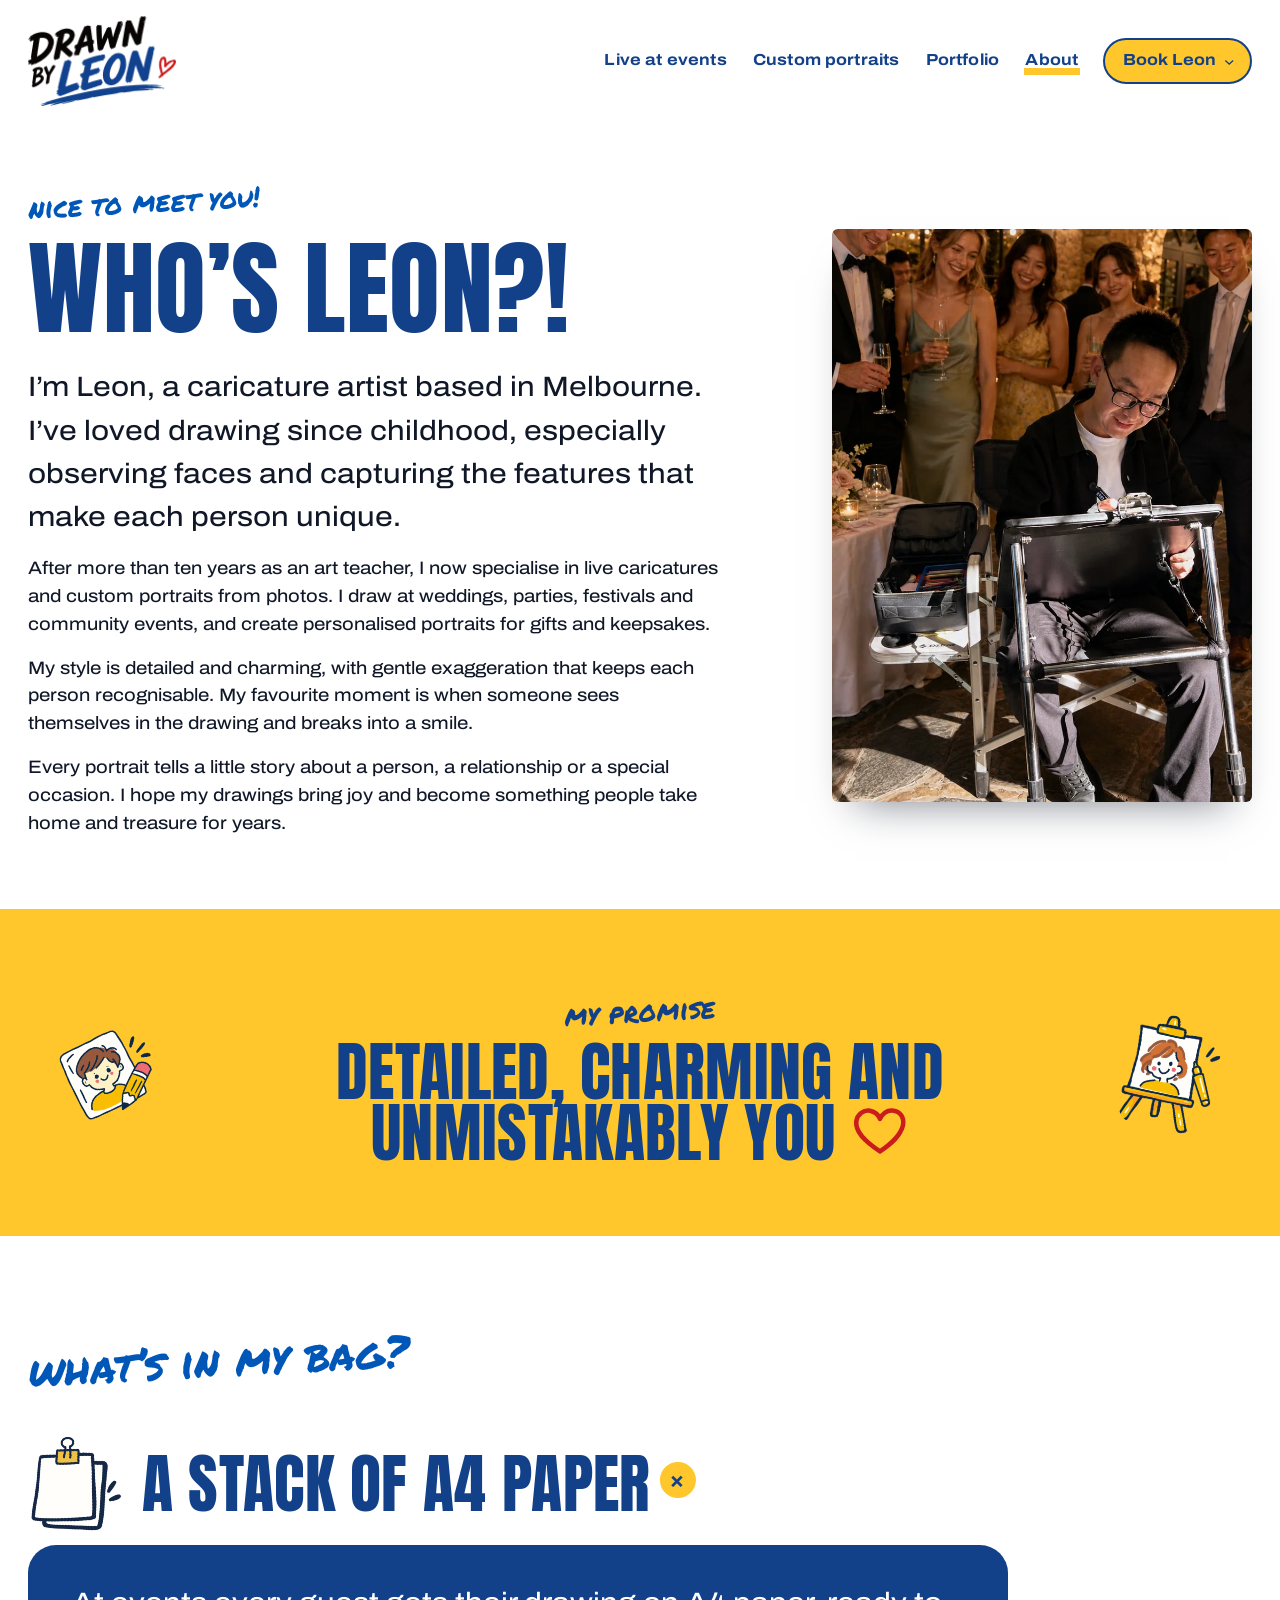
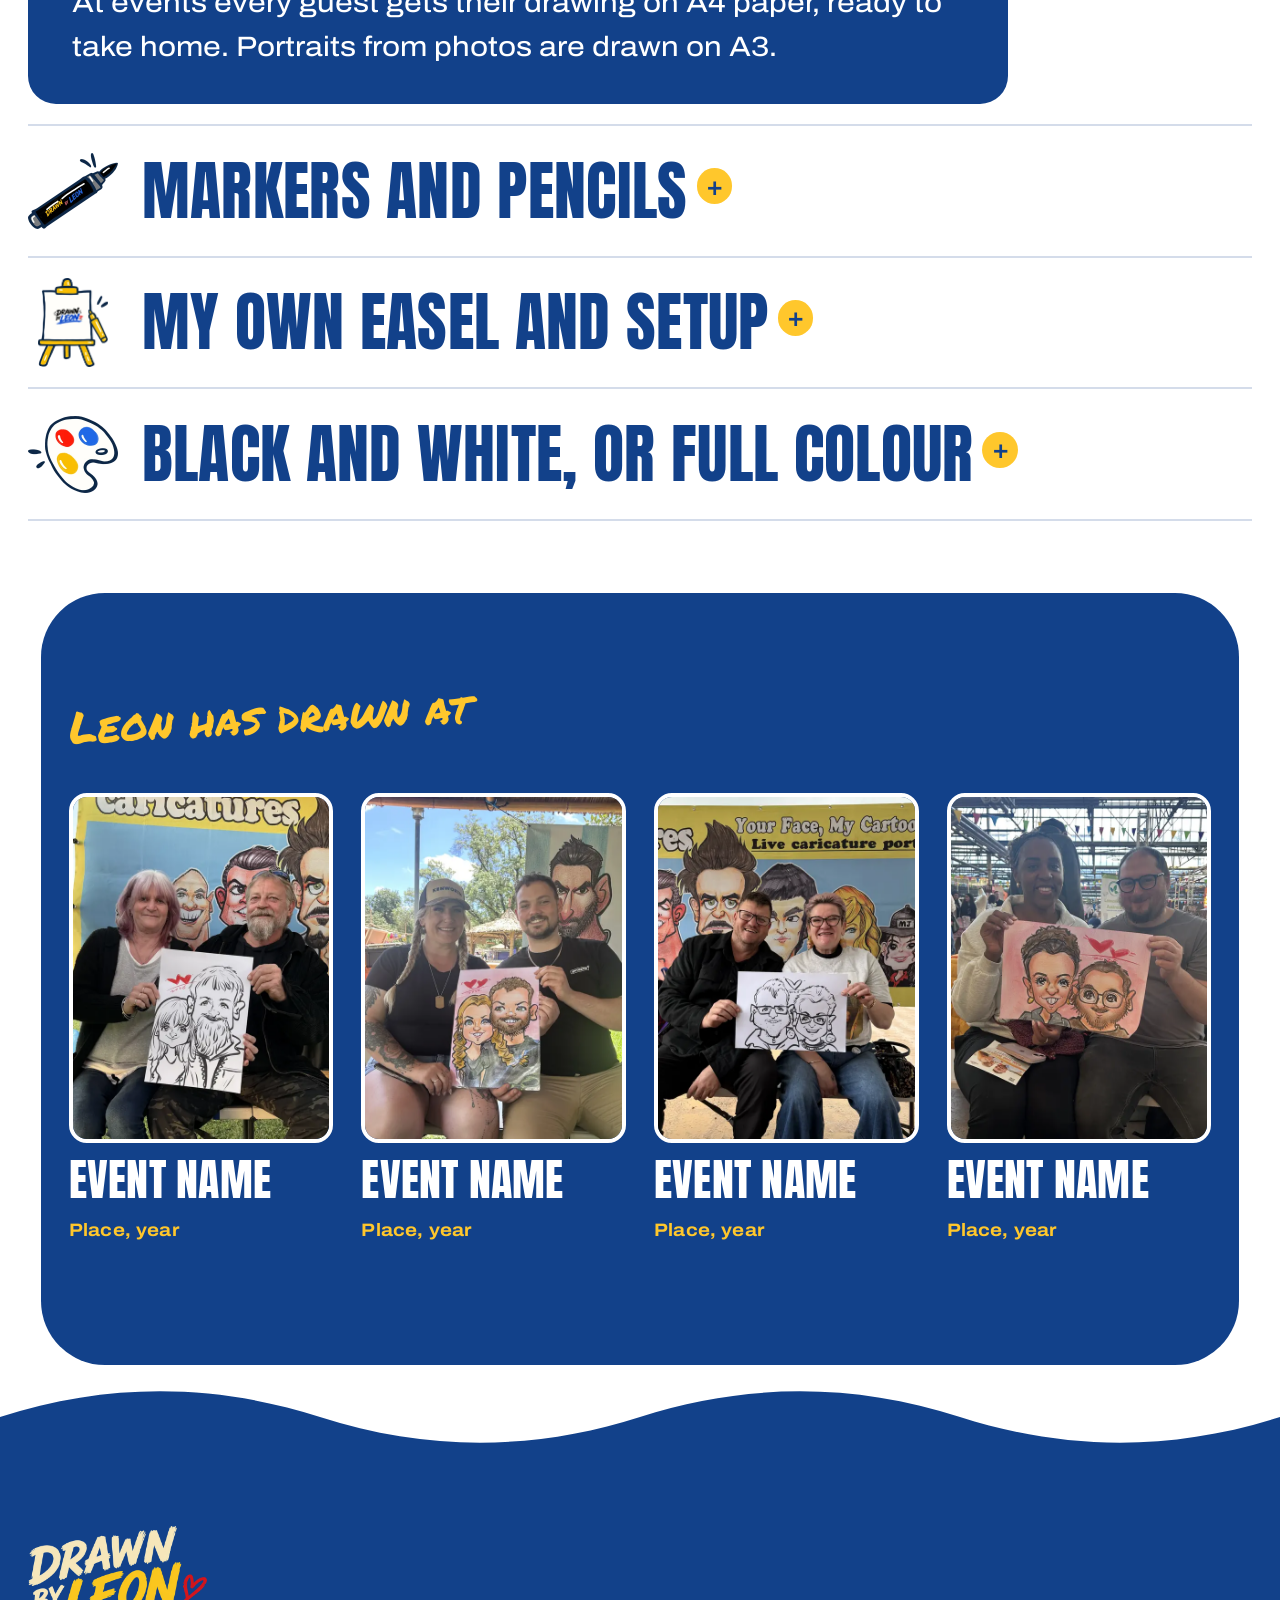
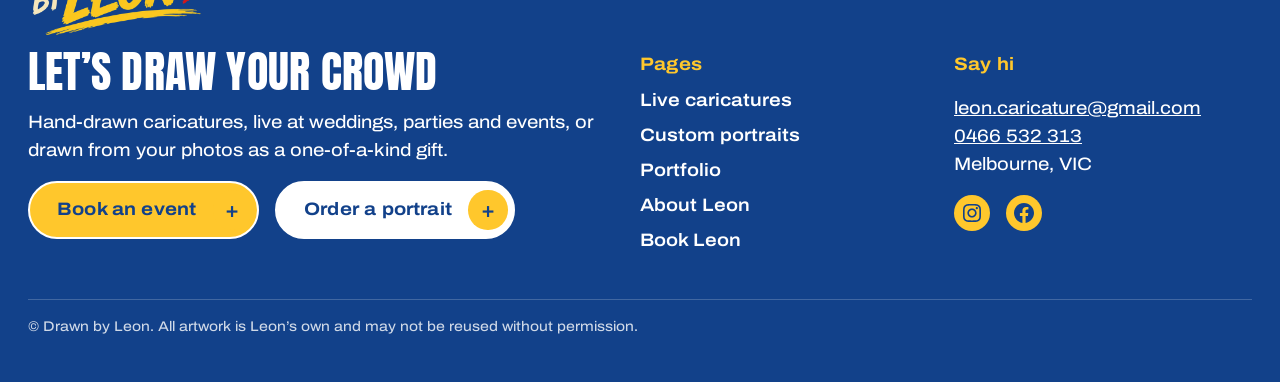
==== about.html @ b9a723d4 "Homepage v2 prototype from Leon's notes Open menu with a Book Leon dropdown on wide screens, hamburg" ====
<!DOCTYPE html>
<html lang="en-US">
<head>

	<meta charset="UTF-8" />
	<meta name="viewport" content="width=device-width, initial-scale=1" />
<meta name='robots' content='max-image-preview:large' />
<title>Drawn by Leon</title>
<link rel="alternate" type="application/rss+xml" title="Drawn by Leon &raquo; Feed" href="feed/" />
<link rel="alternate" type="application/rss+xml" title="Drawn by Leon &raquo; Comments Feed" href="comments/feed/" />
<link rel="alternate" title="oEmbed (JSON)" type="application/json+oembed" href="wp-json/oembed/1.0/embed" />
<link rel="alternate" title="oEmbed (XML)" type="text/xml+oembed" href="wp-json/oembed/1.0/embed" />
<style id='wp-img-auto-sizes-contain-inline-css'>
img:is([sizes=auto i],[sizes^="auto," i]){contain-intrinsic-size:3000px 1500px}
/*# sourceURL=wp-img-auto-sizes-contain-inline-css */
</style>
<style id='wp-block-site-logo-inline-css'>
.wp-block-site-logo{box-sizing:border-box;line-height:0}.wp-block-site-logo a{display:inline-block;line-height:0}.wp-block-site-logo.is-default-size img{height:auto;width:120px}.wp-block-site-logo img{height:auto;max-width:100%}.wp-block-site-logo a,.wp-block-site-logo img{border-radius:inherit}.wp-block-site-logo.aligncenter{margin-left:auto;margin-right:auto;text-align:center}:root :where(.wp-block-site-logo.is-style-rounded){border-radius:9999px}
/*# sourceURL=wp-includes/blocks/site-logo/style.min.css */
</style>
<style id='wp-block-button-inline-css'>
.wp-block-button__link{align-content:center;box-sizing:border-box;cursor:pointer;display:inline-block;height:100%;text-align:center;word-break:break-word}.wp-block-button__link.aligncenter{text-align:center}.wp-block-button__link.alignright{text-align:right}:where(.wp-block-button__link){border-radius:9999px;box-shadow:none;padding:calc(.667em + 2px) calc(1.333em + 2px);text-decoration:none}.wp-block-button[style*=text-decoration] .wp-block-button__link{text-decoration:inherit}.wp-block-buttons>.wp-block-button.has-custom-width{max-width:none}.wp-block-buttons>.wp-block-button.has-custom-width .wp-block-button__link{width:100%}.wp-block-buttons>.wp-block-button.has-custom-font-size .wp-block-button__link{font-size:inherit}.wp-block-buttons>.wp-block-button.wp-block-button__width-25{width:calc(25% - var(--wp--style--block-gap, .5em)*.75)}.wp-block-buttons>.wp-block-button.wp-block-button__width-50{width:calc(50% - var(--wp--style--block-gap, .5em)*.5)}.wp-block-buttons>.wp-block-button.wp-block-button__width-75{width:calc(75% - var(--wp--style--block-gap, .5em)*.25)}.wp-block-buttons>.wp-block-button.wp-block-button__width-100{flex-basis:100%;width:100%}.wp-block-buttons.is-vertical>.wp-block-button.wp-block-button__width-25{width:25%}.wp-block-buttons.is-vertical>.wp-block-button.wp-block-button__width-50{width:50%}.wp-block-buttons.is-vertical>.wp-block-button.wp-block-button__width-75{width:75%}.wp-block-button.is-style-squared,.wp-block-button__link.wp-block-button.is-style-squared{border-radius:0}.wp-block-button.no-border-radius,.wp-block-button__link.no-border-radius{border-radius:0!important}:root :where(.wp-block-button .wp-block-button__link.is-style-outline),:root :where(.wp-block-button.is-style-outline>.wp-block-button__link){border:2px solid;padding:.667em 1.333em}:root :where(.wp-block-button .wp-block-button__link.is-style-outline:not(.has-text-color)),:root :where(.wp-block-button.is-style-outline>.wp-block-button__link:not(.has-text-color)){color:currentColor}:root :where(.wp-block-button .wp-block-button__link.is-style-outline:not(.has-background)),:root :where(.wp-block-button.is-style-outline>.wp-block-button__link:not(.has-background)){background-color:initial;background-image:none}
/*# sourceURL=wp-includes/blocks/button/style.min.css */
</style>
<style id='wp-block-buttons-inline-css'>
.wp-block-buttons{box-sizing:border-box}.wp-block-buttons.is-vertical{flex-direction:column}.wp-block-buttons.is-vertical>.wp-block-button:last-child{margin-bottom:0}.wp-block-buttons>.wp-block-button{display:inline-block;margin:0}.wp-block-buttons.is-content-justification-left{justify-content:flex-start}.wp-block-buttons.is-content-justification-left.is-vertical{align-items:flex-start}.wp-block-buttons.is-content-justification-center{justify-content:center}.wp-block-buttons.is-content-justification-center.is-vertical{align-items:center}.wp-block-buttons.is-content-justification-right{justify-content:flex-end}.wp-block-buttons.is-content-justification-right.is-vertical{align-items:flex-end}.wp-block-buttons.is-content-justification-space-between{justify-content:space-between}.wp-block-buttons.aligncenter{text-align:center}.wp-block-buttons:not(.is-content-justification-space-between,.is-content-justification-right,.is-content-justification-left,.is-content-justification-center) .wp-block-button.aligncenter{margin-left:auto;margin-right:auto;width:100%}.wp-block-buttons[style*=text-decoration] .wp-block-button,.wp-block-buttons[style*=text-decoration] .wp-block-button__link{text-decoration:inherit}.wp-block-buttons.has-custom-font-size .wp-block-button__link{font-size:inherit}.wp-block-buttons .wp-block-button__link{width:100%}.wp-block-button.aligncenter{text-align:center}
/*# sourceURL=wp-includes/blocks/buttons/style.min.css */
</style>
<style id='wp-block-navigation-link-inline-css'>
.wp-block-navigation .wp-block-navigation-item__label{overflow-wrap:break-word}.wp-block-navigation .wp-block-navigation-item__description{display:none}.link-ui-tools{outline:1px solid #f0f0f0;padding:8px}.link-ui-block-inserter{padding-top:8px}.link-ui-block-inserter__back{margin-left:8px;text-transform:uppercase}
/*# sourceURL=wp-includes/blocks/navigation-link/style.min.css */
</style>
<style id='wp-block-social-links-inline-css'>
.wp-block-social-links{background:none;box-sizing:border-box;margin-left:0;padding-left:0;padding-right:0;text-indent:0}.wp-block-social-links .wp-social-link a,.wp-block-social-links .wp-social-link a:hover{border-bottom:0;box-shadow:none;text-decoration:none}.wp-block-social-links .wp-social-link svg{height:1em;width:1em}.wp-block-social-links .wp-social-link span:not(.screen-reader-text){font-size:.65em;margin-left:.5em;margin-right:.5em}.wp-block-social-links.has-small-icon-size{font-size:16px}.wp-block-social-links,.wp-block-social-links.has-normal-icon-size{font-size:24px}.wp-block-social-links.has-large-icon-size{font-size:36px}.wp-block-social-links.has-huge-icon-size{font-size:48px}.wp-block-social-links.aligncenter{display:flex;justify-content:center}.wp-block-social-links.alignright{justify-content:flex-end}.wp-block-social-link{border-radius:9999px;display:block}@media not (prefers-reduced-motion){.wp-block-social-link{transition:transform .1s ease}}.wp-block-social-link{height:auto}.wp-block-social-link a{align-items:center;display:flex;line-height:0}.wp-block-social-link:hover{transform:scale(1.1)}.wp-block-social-links .wp-block-social-link.wp-social-link{display:inline-block;margin:0;padding:0}.wp-block-social-links .wp-block-social-link.wp-social-link .wp-block-social-link-anchor,.wp-block-social-links .wp-block-social-link.wp-social-link .wp-block-social-link-anchor svg,.wp-block-social-links .wp-block-social-link.wp-social-link .wp-block-social-link-anchor:active,.wp-block-social-links .wp-block-social-link.wp-social-link .wp-block-social-link-anchor:hover,.wp-block-social-links .wp-block-social-link.wp-social-link .wp-block-social-link-anchor:visited{color:currentColor;fill:currentColor}:where(.wp-block-social-links:not(.is-style-logos-only)) .wp-social-link{background-color:#f0f0f0;color:#444}:where(.wp-block-social-links:not(.is-style-logos-only)) .wp-social-link-amazon{background-color:#f90;color:#fff}:where(.wp-block-social-links:not(.is-style-logos-only)) .wp-social-link-bandcamp{background-color:#1ea0c3;color:#fff}:where(.wp-block-social-links:not(.is-style-logos-only)) .wp-social-link-behance{background-color:#0757fe;color:#fff}:where(.wp-block-social-links:not(.is-style-logos-only)) .wp-social-link-bluesky{background-color:#0a7aff;color:#fff}:where(.wp-block-social-links:not(.is-style-logos-only)) .wp-social-link-codepen{background-color:#1e1f26;color:#fff}:where(.wp-block-social-links:not(.is-style-logos-only)) .wp-social-link-deviantart{background-color:#02e49b;color:#fff}:where(.wp-block-social-links:not(.is-style-logos-only)) .wp-social-link-discord{background-color:#5865f2;color:#fff}:where(.wp-block-social-links:not(.is-style-logos-only)) .wp-social-link-dribbble{background-color:#e94c89;color:#fff}:where(.wp-block-social-links:not(.is-style-logos-only)) .wp-social-link-dropbox{background-color:#4280ff;color:#fff}:where(.wp-block-social-links:not(.is-style-logos-only)) .wp-social-link-etsy{background-color:#f45800;color:#fff}:where(.wp-block-social-links:not(.is-style-logos-only)) .wp-social-link-facebook{background-color:#0866ff;color:#fff}:where(.wp-block-social-links:not(.is-style-logos-only)) .wp-social-link-fivehundredpx{background-color:#000;color:#fff}:where(.wp-block-social-links:not(.is-style-logos-only)) .wp-social-link-flickr{background-color:#0461dd;color:#fff}:where(.wp-block-social-links:not(.is-style-logos-only)) .wp-social-link-foursquare{background-color:#e65678;color:#fff}:where(.wp-block-social-links:not(.is-style-logos-only)) .wp-social-link-github{background-color:#24292d;color:#fff}:where(.wp-block-social-links:not(.is-style-logos-only)) .wp-social-link-goodreads{background-color:#eceadd;color:#382110}:where(.wp-block-social-links:not(.is-style-logos-only)) .wp-social-link-google{background-color:#ea4434;color:#fff}:where(.wp-block-social-links:not(.is-style-logos-only)) .wp-social-link-gravatar{background-color:#1d4fc4;color:#fff}:where(.wp-block-social-links:not(.is-style-logos-only)) .wp-social-link-instagram{background-color:#f00075;color:#fff}:where(.wp-block-social-links:not(.is-style-logos-only)) .wp-social-link-lastfm{background-color:#e21b24;color:#fff}:where(.wp-block-social-links:not(.is-style-logos-only)) .wp-social-link-linkedin{background-color:#0d66c2;color:#fff}:where(.wp-block-social-links:not(.is-style-logos-only)) .wp-social-link-mastodon{background-color:#3288d4;color:#fff}:where(.wp-block-social-links:not(.is-style-logos-only)) .wp-social-link-medium{background-color:#000;color:#fff}:where(.wp-block-social-links:not(.is-style-logos-only)) .wp-social-link-meetup{background-color:#f6405f;color:#fff}:where(.wp-block-social-links:not(.is-style-logos-only)) .wp-social-link-patreon{background-color:#000;color:#fff}:where(.wp-block-social-links:not(.is-style-logos-only)) .wp-social-link-pinterest{background-color:#e60122;color:#fff}:where(.wp-block-social-links:not(.is-style-logos-only)) .wp-social-link-pocket{background-color:#ef4155;color:#fff}:where(.wp-block-social-links:not(.is-style-logos-only)) .wp-social-link-reddit{background-color:#ff4500;color:#fff}:where(.wp-block-social-links:not(.is-style-logos-only)) .wp-social-link-skype{background-color:#0478d7;color:#fff}:where(.wp-block-social-links:not(.is-style-logos-only)) .wp-social-link-snapchat{background-color:#fefc00;color:#fff;stroke:#000}:where(.wp-block-social-links:not(.is-style-logos-only)) .wp-social-link-soundcloud{background-color:#ff5600;color:#fff}:where(.wp-block-social-links:not(.is-style-logos-only)) .wp-social-link-spotify{background-color:#1bd760;color:#fff}:where(.wp-block-social-links:not(.is-style-logos-only)) .wp-social-link-telegram{background-color:#2aabee;color:#fff}:where(.wp-block-social-links:not(.is-style-logos-only)) .wp-social-link-threads{background-color:#000;color:#fff}:where(.wp-block-social-links:not(.is-style-logos-only)) .wp-social-link-tiktok{background-color:#000;color:#fff}:where(.wp-block-social-links:not(.is-style-logos-only)) .wp-social-link-tumblr{background-color:#011835;color:#fff}:where(.wp-block-social-links:not(.is-style-logos-only)) .wp-social-link-twitch{background-color:#6440a4;color:#fff}:where(.wp-block-social-links:not(.is-style-logos-only)) .wp-social-link-twitter{background-color:#1da1f2;color:#fff}:where(.wp-block-social-links:not(.is-style-logos-only)) .wp-social-link-vimeo{background-color:#1eb7ea;color:#fff}:where(.wp-block-social-links:not(.is-style-logos-only)) .wp-social-link-vk{background-color:#4680c2;color:#fff}:where(.wp-block-social-links:not(.is-style-logos-only)) .wp-social-link-wordpress{background-color:#3499cd;color:#fff}:where(.wp-block-social-links:not(.is-style-logos-only)) .wp-social-link-whatsapp{background-color:#25d366;color:#fff}:where(.wp-block-social-links:not(.is-style-logos-only)) .wp-social-link-x{background-color:#000;color:#fff}:where(.wp-block-social-links:not(.is-style-logos-only)) .wp-social-link-yelp{background-color:#d32422;color:#fff}:where(.wp-block-social-links:not(.is-style-logos-only)) .wp-social-link-youtube{background-color:red;color:#fff}:where(.wp-block-social-links.is-style-logos-only) .wp-social-link{background:none}:where(.wp-block-social-links.is-style-logos-only) .wp-social-link svg{height:1.25em;width:1.25em}:where(.wp-block-social-links.is-style-logos-only) .wp-social-link-amazon{color:#f90}:where(.wp-block-social-links.is-style-logos-only) .wp-social-link-bandcamp{color:#1ea0c3}:where(.wp-block-social-links.is-style-logos-only) .wp-social-link-behance{color:#0757fe}:where(.wp-block-social-links.is-style-logos-only) .wp-social-link-bluesky{color:#0a7aff}:where(.wp-block-social-links.is-style-logos-only) .wp-social-link-codepen{color:#1e1f26}:where(.wp-block-social-links.is-style-logos-only) .wp-social-link-deviantart{color:#02e49b}:where(.wp-block-social-links.is-style-logos-only) .wp-social-link-discord{color:#5865f2}:where(.wp-block-social-links.is-style-logos-only) .wp-social-link-dribbble{color:#e94c89}:where(.wp-block-social-links.is-style-logos-only) .wp-social-link-dropbox{color:#4280ff}:where(.wp-block-social-links.is-style-logos-only) .wp-social-link-etsy{color:#f45800}:where(.wp-block-social-links.is-style-logos-only) .wp-social-link-facebook{color:#0866ff}:where(.wp-block-social-links.is-style-logos-only) .wp-social-link-fivehundredpx{color:#000}:where(.wp-block-social-links.is-style-logos-only) .wp-social-link-flickr{color:#0461dd}:where(.wp-block-social-links.is-style-logos-only) .wp-social-link-foursquare{color:#e65678}:where(.wp-block-social-links.is-style-logos-only) .wp-social-link-github{color:#24292d}:where(.wp-block-social-links.is-style-logos-only) .wp-social-link-goodreads{color:#382110}:where(.wp-block-social-links.is-style-logos-only) .wp-social-link-google{color:#ea4434}:where(.wp-block-social-links.is-style-logos-only) .wp-social-link-gravatar{color:#1d4fc4}:where(.wp-block-social-links.is-style-logos-only) .wp-social-link-instagram{color:#f00075}:where(.wp-block-social-links.is-style-logos-only) .wp-social-link-lastfm{color:#e21b24}:where(.wp-block-social-links.is-style-logos-only) .wp-social-link-linkedin{color:#0d66c2}:where(.wp-block-social-links.is-style-logos-only) .wp-social-link-mastodon{color:#3288d4}:where(.wp-block-social-links.is-style-logos-only) .wp-social-link-medium{color:#000}:where(.wp-block-social-links.is-style-logos-only) .wp-social-link-meetup{color:#f6405f}:where(.wp-block-social-links.is-style-logos-only) .wp-social-link-patreon{color:#000}:where(.wp-block-social-links.is-style-logos-only) .wp-social-link-pinterest{color:#e60122}:where(.wp-block-social-links.is-style-logos-only) .wp-social-link-pocket{color:#ef4155}:where(.wp-block-social-links.is-style-logos-only) .wp-social-link-reddit{color:#ff4500}:where(.wp-block-social-links.is-style-logos-only) .wp-social-link-skype{color:#0478d7}:where(.wp-block-social-links.is-style-logos-only) .wp-social-link-snapchat{color:#fff;stroke:#000}:where(.wp-block-social-links.is-style-logos-only) .wp-social-link-soundcloud{color:#ff5600}:where(.wp-block-social-links.is-style-logos-only) .wp-social-link-spotify{color:#1bd760}:where(.wp-block-social-links.is-style-logos-only) .wp-social-link-telegram{color:#2aabee}:where(.wp-block-social-links.is-style-logos-only) .wp-social-link-threads{color:#000}:where(.wp-block-social-links.is-style-logos-only) .wp-social-link-tiktok{color:#000}:where(.wp-block-social-links.is-style-logos-only) .wp-social-link-tumblr{color:#011835}:where(.wp-block-social-links.is-style-logos-only) .wp-social-link-twitch{color:#6440a4}:where(.wp-block-social-links.is-style-logos-only) .wp-social-link-twitter{color:#1da1f2}:where(.wp-block-social-links.is-style-logos-only) .wp-social-link-vimeo{color:#1eb7ea}:where(.wp-block-social-links.is-style-logos-only) .wp-social-link-vk{color:#4680c2}:where(.wp-block-social-links.is-style-logos-only) .wp-social-link-whatsapp{color:#25d366}:where(.wp-block-social-links.is-style-logos-only) .wp-social-link-wordpress{color:#3499cd}:where(.wp-block-social-links.is-style-logos-only) .wp-social-link-x{color:#000}:where(.wp-block-social-links.is-style-logos-only) .wp-social-link-yelp{color:#d32422}:where(.wp-block-social-links.is-style-logos-only) .wp-social-link-youtube{color:red}.wp-block-social-links.is-style-pill-shape .wp-social-link{width:auto}:root :where(.wp-block-social-links .wp-social-link a){padding:.25em}:root :where(.wp-block-social-links.is-style-logos-only .wp-social-link a){padding:0}:root :where(.wp-block-social-links.is-style-pill-shape .wp-social-link a){padding-left:.6666666667em;padding-right:.6666666667em}.wp-block-social-links:not(.has-icon-color):not(.has-icon-background-color) .wp-social-link-snapchat .wp-block-social-link-label{color:#000}
/*# sourceURL=wp-includes/blocks/social-links/style.min.css */
</style>
<link rel='stylesheet' id='wp-block-navigation-css' href='wp-includes/blocks/navigation/style.min.css' media='all' />
<style id='wp-block-group-inline-css'>
.wp-block-group{box-sizing:border-box}:where(.wp-block-group.wp-block-group-is-layout-constrained){position:relative}
/*# sourceURL=wp-includes/blocks/group/style.min.css */
</style>
<style id='wp-block-paragraph-inline-css'>
.is-small-text{font-size:.875em}.is-regular-text{font-size:1em}.is-large-text{font-size:2.25em}.is-larger-text{font-size:3em}.has-drop-cap:not(:focus):first-letter{float:left;font-size:8.4em;font-style:normal;font-weight:100;line-height:.68;margin:.05em .1em 0 0;text-transform:uppercase}body.rtl .has-drop-cap:not(:focus):first-letter{float:none;margin-left:.1em}p.has-drop-cap.has-background{overflow:hidden}:root :where(p.has-background){padding:1.25em 2.375em}:where(p.has-text-color:not(.has-link-color)) a{color:inherit}p.has-text-align-left[style*="writing-mode:vertical-lr"],p.has-text-align-right[style*="writing-mode:vertical-rl"]{rotate:180deg}
/*# sourceURL=wp-includes/blocks/paragraph/style.min.css */
</style>
<style id='wp-block-heading-inline-css'>
h1:where(.wp-block-heading).has-background,h2:where(.wp-block-heading).has-background,h3:where(.wp-block-heading).has-background,h4:where(.wp-block-heading).has-background,h5:where(.wp-block-heading).has-background,h6:where(.wp-block-heading).has-background{padding:1.25em 2.375em}h1.has-text-align-left[style*=writing-mode]:where([style*=vertical-lr]),h1.has-text-align-right[style*=writing-mode]:where([style*=vertical-rl]),h2.has-text-align-left[style*=writing-mode]:where([style*=vertical-lr]),h2.has-text-align-right[style*=writing-mode]:where([style*=vertical-rl]),h3.has-text-align-left[style*=writing-mode]:where([style*=vertical-lr]),h3.has-text-align-right[style*=writing-mode]:where([style*=vertical-rl]),h4.has-text-align-left[style*=writing-mode]:where([style*=vertical-lr]),h4.has-text-align-right[style*=writing-mode]:where([style*=vertical-rl]),h5.has-text-align-left[style*=writing-mode]:where([style*=vertical-lr]),h5.has-text-align-right[style*=writing-mode]:where([style*=vertical-rl]),h6.has-text-align-left[style*=writing-mode]:where([style*=vertical-lr]),h6.has-text-align-right[style*=writing-mode]:where([style*=vertical-rl]){rotate:180deg}
/*# sourceURL=wp-includes/blocks/heading/style.min.css */
</style>
<style id='wp-block-image-inline-css'>
.wp-block-image>a,.wp-block-image>figure>a{display:inline-block}.wp-block-image img{box-sizing:border-box;height:auto;max-width:100%;vertical-align:bottom}@media not (prefers-reduced-motion){.wp-block-image img.hide{visibility:hidden}.wp-block-image img.show{animation:show-content-image .4s}}.wp-block-image[style*=border-radius] img,.wp-block-image[style*=border-radius]>a{border-radius:inherit}.wp-block-image.has-custom-border img{box-sizing:border-box}.wp-block-image.aligncenter{text-align:center}.wp-block-image.alignfull>a,.wp-block-image.alignwide>a{width:100%}.wp-block-image.alignfull img,.wp-block-image.alignwide img{height:auto;width:100%}.wp-block-image .aligncenter,.wp-block-image .alignleft,.wp-block-image .alignright,.wp-block-image.aligncenter,.wp-block-image.alignleft,.wp-block-image.alignright{display:table}.wp-block-image .aligncenter>figcaption,.wp-block-image .alignleft>figcaption,.wp-block-image .alignright>figcaption,.wp-block-image.aligncenter>figcaption,.wp-block-image.alignleft>figcaption,.wp-block-image.alignright>figcaption{caption-side:bottom;display:table-caption}.wp-block-image .alignleft{float:left;margin:.5em 1em .5em 0}.wp-block-image .alignright{float:right;margin:.5em 0 .5em 1em}.wp-block-image .aligncenter{margin-left:auto;margin-right:auto}.wp-block-image :where(figcaption){margin-bottom:1em;margin-top:.5em}.wp-block-image.is-style-circle-mask img{border-radius:9999px}@supports ((-webkit-mask-image:none) or (mask-image:none)) or (-webkit-mask-image:none){.wp-block-image.is-style-circle-mask img{border-radius:0;-webkit-mask-image:url('data:image/svg+xml;utf8,<svg viewBox="0 0 100 100" xmlns="http://www.w3.org/2000/svg"><circle cx="50" cy="50" r="50"/></svg>');mask-image:url('data:image/svg+xml;utf8,<svg viewBox="0 0 100 100" xmlns="http://www.w3.org/2000/svg"><circle cx="50" cy="50" r="50"/></svg>');mask-mode:alpha;-webkit-mask-position:center;mask-position:center;-webkit-mask-repeat:no-repeat;mask-repeat:no-repeat;-webkit-mask-size:contain;mask-size:contain}}:root :where(.wp-block-image.is-style-rounded img,.wp-block-image .is-style-rounded img){border-radius:9999px}.wp-block-image figure{margin:0}.wp-lightbox-container{display:flex;flex-direction:column;position:relative}.wp-lightbox-container img{cursor:zoom-in}.wp-lightbox-container img:hover+button{opacity:1}.wp-lightbox-container button{align-items:center;backdrop-filter:blur(16px) saturate(180%);background-color:#5a5a5a40;border:none;border-radius:4px;cursor:zoom-in;display:flex;height:20px;justify-content:center;opacity:0;padding:0;position:absolute;right:16px;text-align:center;top:16px;width:20px;z-index:100}@media not (prefers-reduced-motion){.wp-lightbox-container button{transition:opacity .2s ease}}.wp-lightbox-container button:focus-visible{outline:3px auto #5a5a5a40;outline:3px auto -webkit-focus-ring-color;outline-offset:3px}.wp-lightbox-container button:hover{cursor:pointer;opacity:1}.wp-lightbox-container button:focus{opacity:1}.wp-lightbox-container button:focus,.wp-lightbox-container button:hover,.wp-lightbox-container button:not(:hover):not(:active):not(.has-background){background-color:#5a5a5a40;border:none}.wp-lightbox-overlay{box-sizing:border-box;cursor:zoom-out;height:100vh;left:0;overflow:hidden;position:fixed;top:0;visibility:hidden;width:100%;z-index:100000}.wp-lightbox-overlay .close-button{align-items:center;cursor:pointer;display:flex;justify-content:center;min-height:40px;min-width:40px;padding:0;position:absolute;right:calc(env(safe-area-inset-right) + 16px);top:calc(env(safe-area-inset-top) + 16px);z-index:5000000}.wp-lightbox-overlay .close-button:focus,.wp-lightbox-overlay .close-button:hover,.wp-lightbox-overlay .close-button:not(:hover):not(:active):not(.has-background){background:none;border:none}.wp-lightbox-overlay .lightbox-image-container{height:var(--wp--lightbox-container-height);left:50%;overflow:hidden;position:absolute;top:50%;transform:translate(-50%,-50%);transform-origin:top left;width:var(--wp--lightbox-container-width);z-index:9999999999}.wp-lightbox-overlay .wp-block-image{align-items:center;box-sizing:border-box;display:flex;height:100%;justify-content:center;margin:0;position:relative;transform-origin:0 0;width:100%;z-index:3000000}.wp-lightbox-overlay .wp-block-image img{height:var(--wp--lightbox-image-height);min-height:var(--wp--lightbox-image-height);min-width:var(--wp--lightbox-image-width);width:var(--wp--lightbox-image-width)}.wp-lightbox-overlay .wp-block-image figcaption{display:none}.wp-lightbox-overlay button{background:none;border:none}.wp-lightbox-overlay .scrim{background-color:#fff;height:100%;opacity:.9;position:absolute;width:100%;z-index:2000000}.wp-lightbox-overlay.active{visibility:visible}@media not (prefers-reduced-motion){.wp-lightbox-overlay.active{animation:turn-on-visibility .25s both}.wp-lightbox-overlay.active img{animation:turn-on-visibility .35s both}.wp-lightbox-overlay.show-closing-animation:not(.active){animation:turn-off-visibility .35s both}.wp-lightbox-overlay.show-closing-animation:not(.active) img{animation:turn-off-visibility .25s both}.wp-lightbox-overlay.zoom.active{animation:none;opacity:1;visibility:visible}.wp-lightbox-overlay.zoom.active .lightbox-image-container{animation:lightbox-zoom-in .4s}.wp-lightbox-overlay.zoom.active .lightbox-image-container img{animation:none}.wp-lightbox-overlay.zoom.active .scrim{animation:turn-on-visibility .4s forwards}.wp-lightbox-overlay.zoom.show-closing-animation:not(.active){animation:none}.wp-lightbox-overlay.zoom.show-closing-animation:not(.active) .lightbox-image-container{animation:lightbox-zoom-out .4s}.wp-lightbox-overlay.zoom.show-closing-animation:not(.active) .lightbox-image-container img{animation:none}.wp-lightbox-overlay.zoom.show-closing-animation:not(.active) .scrim{animation:turn-off-visibility .4s forwards}}@keyframes show-content-image{0%{visibility:hidden}99%{visibility:hidden}to{visibility:visible}}@keyframes turn-on-visibility{0%{opacity:0}to{opacity:1}}@keyframes turn-off-visibility{0%{opacity:1;visibility:visible}99%{opacity:0;visibility:visible}to{opacity:0;visibility:hidden}}@keyframes lightbox-zoom-in{0%{transform:translate(calc((-100vw + var(--wp--lightbox-scrollbar-width))/2 + var(--wp--lightbox-initial-left-position)),calc(-50vh + var(--wp--lightbox-initial-top-position))) scale(var(--wp--lightbox-scale))}to{transform:translate(-50%,-50%) scale(1)}}@keyframes lightbox-zoom-out{0%{transform:translate(-50%,-50%) scale(1);visibility:visible}99%{visibility:visible}to{transform:translate(calc((-100vw + var(--wp--lightbox-scrollbar-width))/2 + var(--wp--lightbox-initial-left-position)),calc(-50vh + var(--wp--lightbox-initial-top-position))) scale(var(--wp--lightbox-scale));visibility:hidden}}
/*# sourceURL=wp-includes/blocks/image/style.min.css */
</style>
<style id='wp-block-columns-inline-css'>
.wp-block-columns{box-sizing:border-box;display:flex;flex-wrap:wrap!important}@media (min-width:782px){.wp-block-columns{flex-wrap:nowrap!important}}.wp-block-columns{align-items:normal!important}.wp-block-columns.are-vertically-aligned-top{align-items:flex-start}.wp-block-columns.are-vertically-aligned-center{align-items:center}.wp-block-columns.are-vertically-aligned-bottom{align-items:flex-end}@media (max-width:781px){.wp-block-columns:not(.is-not-stacked-on-mobile)>.wp-block-column{flex-basis:100%!important}}@media (min-width:782px){.wp-block-columns:not(.is-not-stacked-on-mobile)>.wp-block-column{flex-basis:0;flex-grow:1}.wp-block-columns:not(.is-not-stacked-on-mobile)>.wp-block-column[style*=flex-basis]{flex-grow:0}}.wp-block-columns.is-not-stacked-on-mobile{flex-wrap:nowrap!important}.wp-block-columns.is-not-stacked-on-mobile>.wp-block-column{flex-basis:0;flex-grow:1}.wp-block-columns.is-not-stacked-on-mobile>.wp-block-column[style*=flex-basis]{flex-grow:0}:where(.wp-block-columns){margin-bottom:1.75em}:where(.wp-block-columns.has-background){padding:1.25em 2.375em}.wp-block-column{flex-grow:1;min-width:0;overflow-wrap:break-word;word-break:break-word}.wp-block-column.is-vertically-aligned-top{align-self:flex-start}.wp-block-column.is-vertically-aligned-center{align-self:center}.wp-block-column.is-vertically-aligned-bottom{align-self:flex-end}.wp-block-column.is-vertically-aligned-stretch{align-self:stretch}.wp-block-column.is-vertically-aligned-bottom,.wp-block-column.is-vertically-aligned-center,.wp-block-column.is-vertically-aligned-top{width:100%}
/*# sourceURL=wp-includes/blocks/columns/style.min.css */
</style>
<style id='wp-block-post-content-inline-css'>
.wp-block-post-content{display:flow-root}
/*# sourceURL=wp-includes/blocks/post-content/style.min.css */
</style>
<style id='wp-block-list-inline-css'>
ol,ul{box-sizing:border-box}:root :where(.wp-block-list.has-background){padding:1.25em 2.375em}
/*# sourceURL=wp-includes/blocks/list/style.min.css */
</style>
<style id='wp-emoji-styles-inline-css'>

	img.wp-smiley, img.emoji {
		display: inline !important;
		border: none !important;
		box-shadow: none !important;
		height: 1em !important;
		width: 1em !important;
		margin: 0 0.07em !important;
		vertical-align: -0.1em !important;
		background: none !important;
		padding: 0 !important;
	}
/*# sourceURL=wp-emoji-styles-inline-css */
</style>
<style id='wp-block-library-inline-css'>
:root{--wp-block-synced-color:#7a00df;--wp-block-synced-color--rgb:122,0,223;--wp-bound-block-color:var(--wp-block-synced-color);--wp-editor-canvas-background:#ddd;--wp-admin-theme-color:#007cba;--wp-admin-theme-color--rgb:0,124,186;--wp-admin-theme-color-darker-10:#006ba1;--wp-admin-theme-color-darker-10--rgb:0,107,160.5;--wp-admin-theme-color-darker-20:#005a87;--wp-admin-theme-color-darker-20--rgb:0,90,135;--wp-admin-border-width-focus:2px}@media (min-resolution:192dpi){:root{--wp-admin-border-width-focus:1.5px}}.wp-element-button{cursor:pointer}:root .has-very-light-gray-background-color{background-color:#eee}:root .has-very-dark-gray-background-color{background-color:#313131}:root .has-very-light-gray-color{color:#eee}:root .has-very-dark-gray-color{color:#313131}:root .has-vivid-green-cyan-to-vivid-cyan-blue-gradient-background{background:linear-gradient(135deg,#00d084,#0693e3)}:root .has-purple-crush-gradient-background{background:linear-gradient(135deg,#34e2e4,#4721fb 50%,#ab1dfe)}:root .has-hazy-dawn-gradient-background{background:linear-gradient(135deg,#faaca8,#dad0ec)}:root .has-subdued-olive-gradient-background{background:linear-gradient(135deg,#fafae1,#67a671)}:root .has-atomic-cream-gradient-background{background:linear-gradient(135deg,#fdd79a,#004a59)}:root .has-nightshade-gradient-background{background:linear-gradient(135deg,#330968,#31cdcf)}:root .has-midnight-gradient-background{background:linear-gradient(135deg,#020381,#2874fc)}:root{--wp--preset--font-size--normal:16px;--wp--preset--font-size--huge:42px}.has-regular-font-size{font-size:1em}.has-larger-font-size{font-size:2.625em}.has-normal-font-size{font-size:var(--wp--preset--font-size--normal)}.has-huge-font-size{font-size:var(--wp--preset--font-size--huge)}.has-text-align-center{text-align:center}.has-text-align-left{text-align:left}.has-text-align-right{text-align:right}.has-fit-text{white-space:nowrap!important}#end-resizable-editor-section{display:none}.aligncenter{clear:both}.items-justified-left{justify-content:flex-start}.items-justified-center{justify-content:center}.items-justified-right{justify-content:flex-end}.items-justified-space-between{justify-content:space-between}.screen-reader-text{border:0;clip-path:inset(50%);height:1px;margin:-1px;overflow:hidden;padding:0;position:absolute;width:1px;word-wrap:normal!important}.screen-reader-text:focus{background-color:#ddd;clip-path:none;color:#444;display:block;font-size:1em;height:auto;left:5px;line-height:normal;padding:15px 23px 14px;text-decoration:none;top:5px;width:auto;z-index:100000}html :where(.has-border-color){border-style:solid}html :where([style*=border-top-color]){border-top-style:solid}html :where([style*=border-right-color]){border-right-style:solid}html :where([style*=border-bottom-color]){border-bottom-style:solid}html :where([style*=border-left-color]){border-left-style:solid}html :where([style*=border-width]){border-style:solid}html :where([style*=border-top-width]){border-top-style:solid}html :where([style*=border-right-width]){border-right-style:solid}html :where([style*=border-bottom-width]){border-bottom-style:solid}html :where([style*=border-left-width]){border-left-style:solid}html :where(img[class*=wp-image-]){height:auto;max-width:100%}:where(figure){margin:0 0 1em}html :where(.is-position-sticky){--wp-admin--admin-bar--position-offset:var(--wp-admin--admin-bar--height,0px)}@media screen and (max-width:600px){html :where(.is-position-sticky){--wp-admin--admin-bar--position-offset:0px}}
/*# sourceURL=/wp-includes/css/dist/block-library/common.min.css */
</style>
<style id='global-styles-inline-css'>
:root{--wp--preset--aspect-ratio--square: 1;--wp--preset--aspect-ratio--4-3: 4/3;--wp--preset--aspect-ratio--3-4: 3/4;--wp--preset--aspect-ratio--3-2: 3/2;--wp--preset--aspect-ratio--2-3: 2/3;--wp--preset--aspect-ratio--16-9: 16/9;--wp--preset--aspect-ratio--9-16: 9/16;--wp--preset--color--black: #000000;--wp--preset--color--cyan-bluish-gray: #abb8c3;--wp--preset--color--white: #FFFFFF;--wp--preset--color--pale-pink: #f78da7;--wp--preset--color--vivid-red: #cf2e2e;--wp--preset--color--luminous-vivid-orange: #ff6900;--wp--preset--color--luminous-vivid-amber: #fcb900;--wp--preset--color--light-green-cyan: #7bdcb5;--wp--preset--color--vivid-green-cyan: #00d084;--wp--preset--color--pale-cyan-blue: #8ed1fc;--wp--preset--color--vivid-cyan-blue: #0693e3;--wp--preset--color--vivid-purple: #9b51e0;--wp--preset--color--yellow: #FFC72C;--wp--preset--color--yellow-soft: #FFF4D1;--wp--preset--color--navy: #12418A;--wp--preset--color--navy-soft: #0057B8;--wp--preset--color--red: #CA1C1C;--wp--preset--color--ink: #101828;--wp--preset--color--paper: #FFFFFF;--wp--preset--gradient--vivid-cyan-blue-to-vivid-purple: linear-gradient(135deg,rgb(6,147,227) 0%,rgb(155,81,224) 100%);--wp--preset--gradient--light-green-cyan-to-vivid-green-cyan: linear-gradient(135deg,rgb(122,220,180) 0%,rgb(0,208,130) 100%);--wp--preset--gradient--luminous-vivid-amber-to-luminous-vivid-orange: linear-gradient(135deg,rgb(252,185,0) 0%,rgb(255,105,0) 100%);--wp--preset--gradient--luminous-vivid-orange-to-vivid-red: linear-gradient(135deg,rgb(255,105,0) 0%,rgb(207,46,46) 100%);--wp--preset--gradient--very-light-gray-to-cyan-bluish-gray: linear-gradient(135deg,rgb(238,238,238) 0%,rgb(169,184,195) 100%);--wp--preset--gradient--cool-to-warm-spectrum: linear-gradient(135deg,rgb(74,234,220) 0%,rgb(151,120,209) 20%,rgb(207,42,186) 40%,rgb(238,44,130) 60%,rgb(251,105,98) 80%,rgb(254,248,76) 100%);--wp--preset--gradient--blush-light-purple: linear-gradient(135deg,rgb(255,206,236) 0%,rgb(152,150,240) 100%);--wp--preset--gradient--blush-bordeaux: linear-gradient(135deg,rgb(254,205,165) 0%,rgb(254,45,45) 50%,rgb(107,0,62) 100%);--wp--preset--gradient--luminous-dusk: linear-gradient(135deg,rgb(255,203,112) 0%,rgb(199,81,192) 50%,rgb(65,88,208) 100%);--wp--preset--gradient--pale-ocean: linear-gradient(135deg,rgb(255,245,203) 0%,rgb(182,227,212) 50%,rgb(51,167,181) 100%);--wp--preset--gradient--electric-grass: linear-gradient(135deg,rgb(202,248,128) 0%,rgb(113,206,126) 100%);--wp--preset--gradient--midnight: linear-gradient(135deg,rgb(2,3,129) 0%,rgb(40,116,252) 100%);--wp--preset--font-size--small: 0.875rem;--wp--preset--font-size--medium: clamp(1rem, 1rem + ((1vw - 0.2rem) * 0.217), 1.125rem);--wp--preset--font-size--large: clamp(1.25rem, 1.25rem + ((1vw - 0.2rem) * 0.87), 1.75rem);--wp--preset--font-size--x-large: clamp(1.75rem, 1.75rem + ((1vw - 0.2rem) * 1.739), 2.75rem);--wp--preset--font-size--xx-large: clamp(2.25rem, 2.25rem + ((1vw - 0.2rem) * 3.043), 4rem);--wp--preset--font-size--giant: clamp(3rem, 3rem + ((1vw - 0.2rem) * 6.087), 6.5rem);--wp--preset--font-family--display: Anton, Impact, "Arial Narrow", sans-serif;--wp--preset--font-family--body: Archivo, ui-sans-serif, system-ui, sans-serif;--wp--preset--font-family--hand: "Permanent Marker", "Comic Sans MS", cursive;--wp--preset--spacing--20: 0.5rem;--wp--preset--spacing--30: 1rem;--wp--preset--spacing--40: clamp(1.25rem, 2.5vw, 1.75rem);--wp--preset--spacing--50: clamp(1.75rem, 4vw, 2.75rem);--wp--preset--spacing--60: clamp(2.5rem, 6vw, 4.5rem);--wp--preset--spacing--70: clamp(3.5rem, 9vw, 7rem);--wp--preset--spacing--80: 5.06rem;--wp--preset--shadow--natural: 6px 6px 9px rgba(0, 0, 0, 0.2);--wp--preset--shadow--deep: 12px 12px 50px rgba(0, 0, 0, 0.4);--wp--preset--shadow--sharp: 6px 6px 0px rgba(0, 0, 0, 0.2);--wp--preset--shadow--outlined: 6px 6px 0px -3px rgb(255, 255, 255), 6px 6px rgb(0, 0, 0);--wp--preset--shadow--crisp: 6px 6px 0px rgb(0, 0, 0);--wp--preset--shadow--sketch: 6px 6px 0 0 #12418A;}:root { --wp--style--global--content-size: 720px;--wp--style--global--wide-size: 1240px; }:where(body) { margin: 0; }.wp-site-blocks { padding-top: var(--wp--style--root--padding-top); padding-bottom: var(--wp--style--root--padding-bottom); }.has-global-padding { padding-right: var(--wp--style--root--padding-right); padding-left: var(--wp--style--root--padding-left); }.has-global-padding > .alignfull { margin-right: calc(var(--wp--style--root--padding-right) * -1); margin-left: calc(var(--wp--style--root--padding-left) * -1); }.has-global-padding :where(:not(.alignfull.is-layout-flow) > .has-global-padding:not(.wp-block-block, .alignfull)) { padding-right: 0; padding-left: 0; }.has-global-padding :where(:not(.alignfull.is-layout-flow) > .has-global-padding:not(.wp-block-block, .alignfull)) > .alignfull { margin-left: 0; margin-right: 0; }.wp-site-blocks > .alignleft { float: left; margin-right: 2em; }.wp-site-blocks > .alignright { float: right; margin-left: 2em; }.wp-site-blocks > .aligncenter { justify-content: center; margin-left: auto; margin-right: auto; }:where(.wp-site-blocks) > * { margin-block-start: var(--wp--preset--spacing--30); margin-block-end: 0; }:where(.wp-site-blocks) > :first-child { margin-block-start: 0; }:where(.wp-site-blocks) > :last-child { margin-block-end: 0; }:root { --wp--style--block-gap: var(--wp--preset--spacing--30); }:root :where(.is-layout-flow) > :first-child{margin-block-start: 0;}:root :where(.is-layout-flow) > :last-child{margin-block-end: 0;}:root :where(.is-layout-flow) > *{margin-block-start: var(--wp--preset--spacing--30);margin-block-end: 0;}:root :where(.is-layout-constrained) > :first-child{margin-block-start: 0;}:root :where(.is-layout-constrained) > :last-child{margin-block-end: 0;}:root :where(.is-layout-constrained) > *{margin-block-start: var(--wp--preset--spacing--30);margin-block-end: 0;}:root :where(.is-layout-flex){gap: var(--wp--preset--spacing--30);}:root :where(.is-layout-grid){gap: var(--wp--preset--spacing--30);}.is-layout-flow > .alignleft{float: left;margin-inline-start: 0;margin-inline-end: 2em;}.is-layout-flow > .alignright{float: right;margin-inline-start: 2em;margin-inline-end: 0;}.is-layout-flow > .aligncenter{margin-left: auto !important;margin-right: auto !important;}.is-layout-constrained > .alignleft{float: left;margin-inline-start: 0;margin-inline-end: 2em;}.is-layout-constrained > .alignright{float: right;margin-inline-start: 2em;margin-inline-end: 0;}.is-layout-constrained > .aligncenter{margin-left: auto !important;margin-right: auto !important;}.is-layout-constrained > :where(:not(.alignleft):not(.alignright):not(.alignfull)){max-width: var(--wp--style--global--content-size);margin-left: auto !important;margin-right: auto !important;}.is-layout-constrained > .alignwide{max-width: var(--wp--style--global--wide-size);}body .is-layout-flex{display: flex;}.is-layout-flex{flex-wrap: wrap;align-items: center;}.is-layout-flex > :is(*, div){margin: 0;}body .is-layout-grid{display: grid;}.is-layout-grid > :is(*, div){margin: 0;}body{background-color: var(--wp--preset--color--paper);color: var(--wp--preset--color--ink);font-family: var(--wp--preset--font-family--body);font-size: var(--wp--preset--font-size--medium);font-weight: 450;line-height: 1.55;--wp--style--root--padding-top: 0px;--wp--style--root--padding-right: var(--wp--preset--spacing--40);--wp--style--root--padding-bottom: 0px;--wp--style--root--padding-left: var(--wp--preset--spacing--40);}a:where(:not(.wp-element-button)){color: var(--wp--preset--color--navy);text-decoration: underline;}:root :where(a:where(:not(.wp-element-button)):hover){color: var(--wp--preset--color--navy-soft);}h1, h2, h3, h4, h5, h6{color: var(--wp--preset--color--navy);font-family: var(--wp--preset--font-family--display);font-weight: 400;letter-spacing: 0.005em;line-height: 0.95;text-transform: uppercase;}h1{font-size: var(--wp--preset--font-size--xx-large);}h2{font-size: var(--wp--preset--font-size--x-large);}h3{font-size: var(--wp--preset--font-size--large);}:root :where(.wp-element-button, .wp-block-button__link){background-color: var(--wp--preset--color--white);border-radius: 999px;border-color: var(--wp--preset--color--navy);border-width: 2px;border-style: solid;color: var(--wp--preset--color--navy);font-family: var(--wp--preset--font-family--body);font-size: var(--wp--preset--font-size--small);font-style: inherit;font-weight: 700;letter-spacing: 0.06em;line-height: inherit;padding-top: 0.75em;padding-right: 1.5em;padding-bottom: 0.75em;padding-left: 1.5em;text-decoration: none;text-transform: uppercase;}:root :where(.wp-element-button:hover, .wp-block-button__link:hover){background-color: var(--wp--preset--color--navy);color: var(--wp--preset--color--white);}:root :where(.wp-element-button:focus, .wp-block-button__link:focus){background-color: var(--wp--preset--color--navy);color: var(--wp--preset--color--white);}:root :where(.wp-element-caption, .wp-block-audio figcaption, .wp-block-embed figcaption, .wp-block-gallery figcaption, .wp-block-image figcaption, .wp-block-table figcaption, .wp-block-video figcaption){color: var(--wp--preset--color--navy-soft);font-size: var(--wp--preset--font-size--small);}.has-black-color{color: var(--wp--preset--color--black) !important;}.has-cyan-bluish-gray-color{color: var(--wp--preset--color--cyan-bluish-gray) !important;}.has-white-color{color: var(--wp--preset--color--white) !important;}.has-pale-pink-color{color: var(--wp--preset--color--pale-pink) !important;}.has-vivid-red-color{color: var(--wp--preset--color--vivid-red) !important;}.has-luminous-vivid-orange-color{color: var(--wp--preset--color--luminous-vivid-orange) !important;}.has-luminous-vivid-amber-color{color: var(--wp--preset--color--luminous-vivid-amber) !important;}.has-light-green-cyan-color{color: var(--wp--preset--color--light-green-cyan) !important;}.has-vivid-green-cyan-color{color: var(--wp--preset--color--vivid-green-cyan) !important;}.has-pale-cyan-blue-color{color: var(--wp--preset--color--pale-cyan-blue) !important;}.has-vivid-cyan-blue-color{color: var(--wp--preset--color--vivid-cyan-blue) !important;}.has-vivid-purple-color{color: var(--wp--preset--color--vivid-purple) !important;}.has-yellow-color{color: var(--wp--preset--color--yellow) !important;}.has-yellow-soft-color{color: var(--wp--preset--color--yellow-soft) !important;}.has-navy-color{color: var(--wp--preset--color--navy) !important;}.has-navy-soft-color{color: var(--wp--preset--color--navy-soft) !important;}.has-red-color{color: var(--wp--preset--color--red) !important;}.has-ink-color{color: var(--wp--preset--color--ink) !important;}.has-paper-color{color: var(--wp--preset--color--paper) !important;}.has-black-background-color{background-color: var(--wp--preset--color--black) !important;}.has-cyan-bluish-gray-background-color{background-color: var(--wp--preset--color--cyan-bluish-gray) !important;}.has-white-background-color{background-color: var(--wp--preset--color--white) !important;}.has-pale-pink-background-color{background-color: var(--wp--preset--color--pale-pink) !important;}.has-vivid-red-background-color{background-color: var(--wp--preset--color--vivid-red) !important;}.has-luminous-vivid-orange-background-color{background-color: var(--wp--preset--color--luminous-vivid-orange) !important;}.has-luminous-vivid-amber-background-color{background-color: var(--wp--preset--color--luminous-vivid-amber) !important;}.has-light-green-cyan-background-color{background-color: var(--wp--preset--color--light-green-cyan) !important;}.has-vivid-green-cyan-background-color{background-color: var(--wp--preset--color--vivid-green-cyan) !important;}.has-pale-cyan-blue-background-color{background-color: var(--wp--preset--color--pale-cyan-blue) !important;}.has-vivid-cyan-blue-background-color{background-color: var(--wp--preset--color--vivid-cyan-blue) !important;}.has-vivid-purple-background-color{background-color: var(--wp--preset--color--vivid-purple) !important;}.has-yellow-background-color{background-color: var(--wp--preset--color--yellow) !important;}.has-yellow-soft-background-color{background-color: var(--wp--preset--color--yellow-soft) !important;}.has-navy-background-color{background-color: var(--wp--preset--color--navy) !important;}.has-navy-soft-background-color{background-color: var(--wp--preset--color--navy-soft) !important;}.has-red-background-color{background-color: var(--wp--preset--color--red) !important;}.has-ink-background-color{background-color: var(--wp--preset--color--ink) !important;}.has-paper-background-color{background-color: var(--wp--preset--color--paper) !important;}.has-black-border-color{border-color: var(--wp--preset--color--black) !important;}.has-cyan-bluish-gray-border-color{border-color: var(--wp--preset--color--cyan-bluish-gray) !important;}.has-white-border-color{border-color: var(--wp--preset--color--white) !important;}.has-pale-pink-border-color{border-color: var(--wp--preset--color--pale-pink) !important;}.has-vivid-red-border-color{border-color: var(--wp--preset--color--vivid-red) !important;}.has-luminous-vivid-orange-border-color{border-color: var(--wp--preset--color--luminous-vivid-orange) !important;}.has-luminous-vivid-amber-border-color{border-color: var(--wp--preset--color--luminous-vivid-amber) !important;}.has-light-green-cyan-border-color{border-color: var(--wp--preset--color--light-green-cyan) !important;}.has-vivid-green-cyan-border-color{border-color: var(--wp--preset--color--vivid-green-cyan) !important;}.has-pale-cyan-blue-border-color{border-color: var(--wp--preset--color--pale-cyan-blue) !important;}.has-vivid-cyan-blue-border-color{border-color: var(--wp--preset--color--vivid-cyan-blue) !important;}.has-vivid-purple-border-color{border-color: var(--wp--preset--color--vivid-purple) !important;}.has-yellow-border-color{border-color: var(--wp--preset--color--yellow) !important;}.has-yellow-soft-border-color{border-color: var(--wp--preset--color--yellow-soft) !important;}.has-navy-border-color{border-color: var(--wp--preset--color--navy) !important;}.has-navy-soft-border-color{border-color: var(--wp--preset--color--navy-soft) !important;}.has-red-border-color{border-color: var(--wp--preset--color--red) !important;}.has-ink-border-color{border-color: var(--wp--preset--color--ink) !important;}.has-paper-border-color{border-color: var(--wp--preset--color--paper) !important;}.has-vivid-cyan-blue-to-vivid-purple-gradient-background{background: var(--wp--preset--gradient--vivid-cyan-blue-to-vivid-purple) !important;}.has-light-green-cyan-to-vivid-green-cyan-gradient-background{background: var(--wp--preset--gradient--light-green-cyan-to-vivid-green-cyan) !important;}.has-luminous-vivid-amber-to-luminous-vivid-orange-gradient-background{background: var(--wp--preset--gradient--luminous-vivid-amber-to-luminous-vivid-orange) !important;}.has-luminous-vivid-orange-to-vivid-red-gradient-background{background: var(--wp--preset--gradient--luminous-vivid-orange-to-vivid-red) !important;}.has-very-light-gray-to-cyan-bluish-gray-gradient-background{background: var(--wp--preset--gradient--very-light-gray-to-cyan-bluish-gray) !important;}.has-cool-to-warm-spectrum-gradient-background{background: var(--wp--preset--gradient--cool-to-warm-spectrum) !important;}.has-blush-light-purple-gradient-background{background: var(--wp--preset--gradient--blush-light-purple) !important;}.has-blush-bordeaux-gradient-background{background: var(--wp--preset--gradient--blush-bordeaux) !important;}.has-luminous-dusk-gradient-background{background: var(--wp--preset--gradient--luminous-dusk) !important;}.has-pale-ocean-gradient-background{background: var(--wp--preset--gradient--pale-ocean) !important;}.has-electric-grass-gradient-background{background: var(--wp--preset--gradient--electric-grass) !important;}.has-midnight-gradient-background{background: var(--wp--preset--gradient--midnight) !important;}.has-small-font-size{font-size: var(--wp--preset--font-size--small) !important;}.has-medium-font-size{font-size: var(--wp--preset--font-size--medium) !important;}.has-large-font-size{font-size: var(--wp--preset--font-size--large) !important;}.has-x-large-font-size{font-size: var(--wp--preset--font-size--x-large) !important;}.has-xx-large-font-size{font-size: var(--wp--preset--font-size--xx-large) !important;}.has-giant-font-size{font-size: var(--wp--preset--font-size--giant) !important;}.has-display-font-family{font-family: var(--wp--preset--font-family--display) !important;}.has-body-font-family{font-family: var(--wp--preset--font-family--body) !important;}.has-hand-font-family{font-family: var(--wp--preset--font-family--hand) !important;}
:root :where(.wp-block-navigation){font-family: var(--wp--preset--font-family--body);font-size: var(--wp--preset--font-size--small);font-weight: 700;letter-spacing: 0.06em;text-transform: uppercase;}
:root :where(.wp-block-image img, .wp-block-image .wp-block-image__crop-area, .wp-block-image .components-placeholder){border-radius: 18px;}
/*# sourceURL=global-styles-inline-css */
</style>
<style id='core-block-supports-inline-css'>
.wp-container-core-social-links-is-layout-fe9cc265{flex-direction:column;align-items:flex-start;}.wp-container-core-navigation-is-layout-d445cf74{justify-content:flex-end;}.wp-container-core-group-is-layout-fc054d2d{flex-wrap:nowrap;gap:var(--wp--preset--spacing--30);}.wp-container-core-group-is-layout-cb46ffcb{flex-wrap:nowrap;justify-content:space-between;}.wp-container-core-group-is-layout-cfefb5e5 > :where(:not(.alignleft):not(.alignright):not(.alignfull)){max-width:1240px;margin-left:auto !important;margin-right:auto !important;}.wp-container-core-group-is-layout-cfefb5e5 > .alignwide{max-width:1240px;}.wp-container-core-group-is-layout-cfefb5e5 .alignfull{max-width:none;}.wp-container-core-columns-is-layout-449d607c{flex-wrap:nowrap;gap:var(--wp--preset--spacing--50) var(--wp--preset--spacing--60);}.wp-container-core-group-is-layout-6051b541 > :where(:not(.alignleft):not(.alignright):not(.alignfull)){max-width:1240px;margin-left:auto !important;margin-right:auto !important;}.wp-container-core-group-is-layout-6051b541 > .alignwide{max-width:1240px;}.wp-container-core-group-is-layout-6051b541 .alignfull{max-width:none;}.wp-container-core-group-is-layout-122ae696 > :where(:not(.alignleft):not(.alignright):not(.alignfull)){max-width:980px;margin-left:auto !important;margin-right:auto !important;}.wp-container-core-group-is-layout-122ae696 > .alignwide{max-width:980px;}.wp-container-core-group-is-layout-122ae696 .alignfull{max-width:none;}.wp-container-core-group-is-layout-cd9ab148{flex-wrap:nowrap;align-items:center;}.wp-container-core-group-is-layout-5af7ab1e > :where(:not(.alignleft):not(.alignright):not(.alignfull)){max-width:1240px;margin-left:auto !important;margin-right:auto !important;}.wp-container-core-group-is-layout-5af7ab1e > .alignwide{max-width:1240px;}.wp-container-core-group-is-layout-5af7ab1e .alignfull{max-width:none;}.wp-container-core-group-is-layout-fbbe007f > :where(:not(.alignleft):not(.alignright):not(.alignfull)){max-width:1240px;margin-left:auto !important;margin-right:auto !important;}.wp-container-core-group-is-layout-fbbe007f > .alignwide{max-width:1240px;}.wp-container-core-group-is-layout-fbbe007f .alignfull{max-width:none;}.wp-elements-af38740fb7b71b372f9e363f99832cbc a:where(:not(.wp-element-button)){color:var(--wp--preset--color--white);}.wp-container-core-columns-is-layout-416bbe66{flex-wrap:nowrap;}.wp-container-core-group-is-layout-feab20eb > :where(:not(.alignleft):not(.alignright):not(.alignfull)){max-width:1240px;margin-left:auto !important;margin-right:auto !important;}.wp-container-core-group-is-layout-feab20eb > .alignwide{max-width:1240px;}.wp-container-core-group-is-layout-feab20eb .alignfull{max-width:none;}
/*# sourceURL=core-block-supports-inline-css */
</style>
<style id='wp-block-template-skip-link-inline-css'>

		.skip-link.screen-reader-text {
			border: 0;
			clip-path: inset(50%);
			height: 1px;
			margin: -1px;
			overflow: hidden;
			padding: 0;
			position: absolute !important;
			width: 1px;
			word-wrap: normal !important;
		}

		.skip-link.screen-reader-text:focus {
			background-color: #eee;
			clip-path: none;
			color: #444;
			display: block;
			font-size: 1em;
			height: auto;
			left: 5px;
			line-height: normal;
			padding: 15px 23px 14px;
			text-decoration: none;
			top: 5px;
			width: auto;
			z-index: 100000;
		}
/*# sourceURL=wp-block-template-skip-link-inline-css */
</style>
<link rel='stylesheet' id='artist-portfolio-css' href='wp-content/themes/artist-portfolio/assets/css/theme.css' media='all' />
<link rel="stylesheet" href="proto.css">
<link rel="https://api.w.org/" href="wp-json/" /><link rel="alternate" title="JSON" type="application/json" href="wp-json/wp/v2/pages/8" /><link rel="EditURI" type="application/rsd+xml" title="RSD" href="xmlrpc.php" />
<meta name="generator" content="WordPress 6.9.10" />
<link rel="canonical" href="about.html" />
<link rel='shortlink' href='index.html' />
<script type="importmap" id="wp-importmap">
{"imports":{"@wordpress/interactivity":"./wp-includes/js/dist/script-modules/interactivity/index.min.js"}}
</script>
<link rel="modulepreload" href="wp-includes/js/dist/script-modules/interactivity/index.min.js" id="@wordpress/interactivity-js-modulepreload" fetchpriority="low">
<style class='wp-fonts-local'>
@font-face{font-family:Anton;font-style:normal;font-weight:400;font-display:swap;src:url('wp-content/themes/artist-portfolio/assets/fonts/anton-latin-400-normal.woff2') format('woff2');}
@font-face{font-family:Archivo;font-style:normal;font-weight:100 900;font-display:swap;src:url('wp-content/themes/artist-portfolio/assets/fonts/archivo-latin-standard-normal.woff2') format('woff2');font-stretch:62% 125%;}
@font-face{font-family:"Permanent Marker";font-style:normal;font-weight:400;font-display:swap;src:url('wp-content/themes/artist-portfolio/assets/fonts/permanent-marker-latin-400-normal.woff2') format('woff2');}
</style>
</head>

<body class="wp-singular page-template-default page page-id-8 wp-custom-logo wp-embed-responsive wp-theme-artist-portfolio">

<div class="wp-site-blocks"><header class="wp-block-template-part">
<div class="wp-block-group alignfull site-header has-open-menu has-global-padding is-layout-constrained wp-container-core-group-is-layout-cfefb5e5 wp-block-group-is-layout-constrained" style="padding-top:var(--wp--preset--spacing--30);padding-bottom:var(--wp--preset--spacing--30)">
<div class="wp-block-group alignwide is-content-justification-space-between is-nowrap is-layout-flex wp-container-core-group-is-layout-cb46ffcb wp-block-group-is-layout-flex"><div class="wp-block-site-logo"><a href="index.html" class="custom-logo-link" rel="home"><img width="150" height="91" src="wp-content/uploads/2026/10/drawn-by-leon-logo.webp" class="custom-logo" alt="Drawn by Leon" decoding="async" srcset="wp-content/uploads/2026/10/drawn-by-leon-logo.webp 600w, wp-content/uploads/2026/10/drawn-by-leon-logo-300x182.webp 300w" sizes="(max-width: 150px) 100vw, 150px" /></a></div>


<div class="wp-block-group is-nowrap is-layout-flex wp-container-core-group-is-layout-fc054d2d wp-block-group-is-layout-flex">
<div class="wp-block-buttons header-cta is-layout-flex wp-block-buttons-is-layout-flex">
<div class="wp-block-button"><a class="wp-block-button__link wp-element-button" href="contact.html">Book Leon</a></div>
</div>


<nav class="is-responsive items-justified-right site-menu wp-block-navigation is-content-justification-right is-layout-flex wp-container-core-navigation-is-layout-d445cf74 wp-block-navigation-is-layout-flex" 
		 data-wp-interactive="core/navigation" data-wp-context='{"overlayOpenedBy":{"click":false,"hover":false,"focus":false},"type":"overlay","roleAttribute":"","ariaLabel":"Menu"}'><button aria-haspopup="dialog"  class="wp-block-navigation__responsive-container-open always-shown" 
				data-wp-on--click="actions.openMenuOnClick"
				data-wp-on--keydown="actions.handleMenuKeydown"
			>Menu</button>
				<div class="wp-block-navigation__responsive-container hidden-by-default"  id="modal-1" 
				data-wp-class--has-modal-open="state.isMenuOpen"
				data-wp-class--is-menu-open="state.isMenuOpen"
				data-wp-watch="callbacks.initMenu"
				data-wp-on--keydown="actions.handleMenuKeydown"
				data-wp-on--focusout="actions.handleMenuFocusout"
				tabindex="-1"
			>
					<div class="wp-block-navigation__responsive-close" tabindex="-1">
						<div class="wp-block-navigation__responsive-dialog" 
				data-wp-bind--aria-modal="state.ariaModal"
				data-wp-bind--aria-label="state.ariaLabel"
				data-wp-bind--role="state.roleAttribute"
			>
							<button  class="wp-block-navigation__responsive-container-close" 
				data-wp-on--click="actions.closeMenuOnClick"
			>Close</button>
							<div class="wp-block-navigation__responsive-container-content" 
				data-wp-watch="callbacks.focusFirstElement"
			 id="modal-1-content">
								<ul class="wp-block-navigation__container is-responsive items-justified-right site-menu wp-block-navigation"><li class="wp-block-navigation-item wp-block-navigation-link nav-home"><a class="wp-block-navigation-item__content" href="index.html"><span class="wp-block-navigation-item__label">Home</span></a></li><li class="wp-block-navigation-item wp-block-navigation-link"><a class="wp-block-navigation-item__content" href="events.html"><span class="wp-block-navigation-item__label">Live at events</span></a></li><li class="wp-block-navigation-item wp-block-navigation-link"><a class="wp-block-navigation-item__content" href="custom-portraits.html"><span class="wp-block-navigation-item__label">Custom portraits</span></a></li><li class="wp-block-navigation-item wp-block-navigation-link"><a class="wp-block-navigation-item__content" href="portfolio.html"><span class="wp-block-navigation-item__label">Portfolio</span></a></li><li class="wp-block-navigation-item wp-block-navigation-link current-menu-item"><a class="wp-block-navigation-item__content" href="about.html" aria-current="page"><span class="wp-block-navigation-item__label">About</span></a></li><li class="wp-block-navigation-item has-child wp-block-navigation-submenu nav-book"><a class="wp-block-navigation-item__content" href="contact.html">Book Leon</a><button aria-label="Book Leon submenu" class="wp-block-navigation__submenu-icon wp-block-navigation-submenu__toggle" aria-expanded="false"><svg xmlns="http://www.w3.org/2000/svg" width="12" height="12" viewBox="0 0 12 12" fill="none" aria-hidden="true" focusable="false"><path d="M1.50002 4L6.00002 8L10.5 4" stroke-width="1.5"></path></svg></button><ul class="wp-block-navigation__submenu-container wp-block-navigation-submenu"><li class="wp-block-navigation-item wp-block-navigation-link"><a class="wp-block-navigation-item__content" href="contact.html#event"><span class="wp-block-navigation-item__label">Live at events</span></a></li><li class="wp-block-navigation-item wp-block-navigation-link"><a class="wp-block-navigation-item__content" href="contact.html#photo"><span class="wp-block-navigation-item__label">Drawn from photos</span></a></li><li class="wp-block-navigation-item wp-block-navigation-link"><a class="wp-block-navigation-item__content" href="contact.html#other"><span class="wp-block-navigation-item__label">Other inquiries</span></a></li></ul></li><li class="wp-block-navigation-item">
<ul class="wp-block-social-links has-visible-labels menu-social is-vertical is-layout-flex wp-container-core-social-links-is-layout-fe9cc265 wp-block-social-links-is-layout-flex"><li class="wp-social-link wp-social-link-instagram  wp-block-social-link"><a href="https://www.instagram.com/leon.caricature" class="wp-block-social-link-anchor"><svg width="24" height="24" viewBox="0 0 24 24" version="1.1" xmlns="http://www.w3.org/2000/svg" aria-hidden="true" focusable="false"><path d="M12,4.622c2.403,0,2.688,0.009,3.637,0.052c0.877,0.04,1.354,0.187,1.671,0.31c0.42,0.163,0.72,0.358,1.035,0.673 c0.315,0.315,0.51,0.615,0.673,1.035c0.123,0.317,0.27,0.794,0.31,1.671c0.043,0.949,0.052,1.234,0.052,3.637 s-0.009,2.688-0.052,3.637c-0.04,0.877-0.187,1.354-0.31,1.671c-0.163,0.42-0.358,0.72-0.673,1.035 c-0.315,0.315-0.615,0.51-1.035,0.673c-0.317,0.123-0.794,0.27-1.671,0.31c-0.949,0.043-1.233,0.052-3.637,0.052 s-2.688-0.009-3.637-0.052c-0.877-0.04-1.354-0.187-1.671-0.31c-0.42-0.163-0.72-0.358-1.035-0.673 c-0.315-0.315-0.51-0.615-0.673-1.035c-0.123-0.317-0.27-0.794-0.31-1.671C4.631,14.688,4.622,14.403,4.622,12 s0.009-2.688,0.052-3.637c0.04-0.877,0.187-1.354,0.31-1.671c0.163-0.42,0.358-0.72,0.673-1.035 c0.315-0.315,0.615-0.51,1.035-0.673c0.317-0.123,0.794-0.27,1.671-0.31C9.312,4.631,9.597,4.622,12,4.622 M12,3 C9.556,3,9.249,3.01,8.289,3.054C7.331,3.098,6.677,3.25,6.105,3.472C5.513,3.702,5.011,4.01,4.511,4.511 c-0.5,0.5-0.808,1.002-1.038,1.594C3.25,6.677,3.098,7.331,3.054,8.289C3.01,9.249,3,9.556,3,12c0,2.444,0.01,2.751,0.054,3.711 c0.044,0.958,0.196,1.612,0.418,2.185c0.23,0.592,0.538,1.094,1.038,1.594c0.5,0.5,1.002,0.808,1.594,1.038 c0.572,0.222,1.227,0.375,2.185,0.418C9.249,20.99,9.556,21,12,21s2.751-0.01,3.711-0.054c0.958-0.044,1.612-0.196,2.185-0.418 c0.592-0.23,1.094-0.538,1.594-1.038c0.5-0.5,0.808-1.002,1.038-1.594c0.222-0.572,0.375-1.227,0.418-2.185 C20.99,14.751,21,14.444,21,12s-0.01-2.751-0.054-3.711c-0.044-0.958-0.196-1.612-0.418-2.185c-0.23-0.592-0.538-1.094-1.038-1.594 c-0.5-0.5-1.002-0.808-1.594-1.038c-0.572-0.222-1.227-0.375-2.185-0.418C14.751,3.01,14.444,3,12,3L12,3z M12,7.378 c-2.552,0-4.622,2.069-4.622,4.622S9.448,16.622,12,16.622s4.622-2.069,4.622-4.622S14.552,7.378,12,7.378z M12,15 c-1.657,0-3-1.343-3-3s1.343-3,3-3s3,1.343,3,3S13.657,15,12,15z M16.804,6.116c-0.596,0-1.08,0.484-1.08,1.08 s0.484,1.08,1.08,1.08c0.596,0,1.08-0.484,1.08-1.08S17.401,6.116,16.804,6.116z"></path></svg><span class="wp-block-social-link-label">Instagram</span></a></li>

<li class="wp-social-link wp-social-link-facebook  wp-block-social-link"><a href="https://www.facebook.com/leon.caricature" class="wp-block-social-link-anchor"><svg width="24" height="24" viewBox="0 0 24 24" version="1.1" xmlns="http://www.w3.org/2000/svg" aria-hidden="true" focusable="false"><path d="M12 2C6.5 2 2 6.5 2 12c0 5 3.7 9.1 8.4 9.9v-7H7.9V12h2.5V9.8c0-2.5 1.5-3.9 3.8-3.9 1.1 0 2.2.2 2.2.2v2.5h-1.3c-1.2 0-1.6.8-1.6 1.6V12h2.8l-.4 2.9h-2.3v7C18.3 21.1 22 17 22 12c0-5.5-4.5-10-10-10z"></path></svg><span class="wp-block-social-link-label">Facebook</span></a></li></ul>
</li></ul>
							</div>
						</div>
					</div>
				</div></nav></div>
</div>
</div>

</header>


<main class="wp-block-group is-layout-flow wp-block-group-is-layout-flow"><div class="entry-content wp-block-post-content has-global-padding is-layout-constrained wp-block-post-content-is-layout-constrained">
<div class="wp-block-group alignfull has-global-padding is-layout-constrained wp-container-core-group-is-layout-6051b541 wp-block-group-is-layout-constrained" style="padding-top:var(--wp--preset--spacing--60);padding-bottom:var(--wp--preset--spacing--60)">
<div class="wp-block-columns alignwide are-vertically-aligned-center is-layout-flex wp-container-core-columns-is-layout-449d607c wp-block-columns-is-layout-flex">
<div class="wp-block-column is-vertically-aligned-center is-layout-flow wp-block-column-is-layout-flow" style="flex-basis:60%">
<p class="hand-note is-small has-navy-soft-color has-text-color">nice to meet you!</p>



<h1 class="wp-block-heading page-title has-giant-font-size">Who&#8217;s Leon?!</h1>



<p class="has-large-font-size">I&#8217;m Leon, a caricature artist based in Melbourne. I&#8217;ve loved drawing since childhood, especially observing faces and capturing the features that make each person unique.</p>



<p>After more than ten years as an art teacher, I now specialise in live caricatures and custom portraits from photos. I draw at weddings, parties, festivals and community events, and create personalised portraits for gifts and keepsakes.</p>



<p>My style is detailed and charming, with gentle exaggeration that keeps each person recognisable. My favourite moment is when someone sees themselves in the drawing and breaks into a smile.</p>



<p>Every portrait tells a little story about a person, a relationship or a special occasion. I hope my drawings bring joy and become something people take home and treasure for years.</p>
</div>



<div class="wp-block-column is-vertically-aligned-center is-layout-flow wp-block-column-is-layout-flow" style="flex-basis:40%">
<figure class="wp-block-image size-full about-photo"><img decoding="async" src="wp-content/themes/artist-portfolio/assets/images/photos/leon-drawing-wedding.webp" alt="Leon drawing a guest at a wedding reception while guests watch"/></figure>
</div>
</div>
</div>




<div class="wp-block-group alignfull statement-band has-navy-color has-yellow-background-color has-text-color has-background has-global-padding is-layout-constrained wp-container-core-group-is-layout-122ae696 wp-block-group-is-layout-constrained" style="padding-top:var(--wp--preset--spacing--60);padding-bottom:var(--wp--preset--spacing--60)">
<figure class="wp-block-image size-full is-resized statement-band__doodle is-left"><img decoding="async" src="wp-content/themes/artist-portfolio/assets/images/doodles/icons/leon-photo.webp" alt="" style="width:96px"/></figure>



<p class="has-text-align-center hand-note is-small">my promise</p>



<h2 class="wp-block-heading has-text-align-center has-heart has-xx-large-font-size">Detailed, charming and unmistakably you</h2>



<figure class="wp-block-image size-full is-resized statement-band__doodle is-right"><img decoding="async" src="wp-content/themes/artist-portfolio/assets/images/doodles/icons/leon-live-portrait.webp" alt="" style="width:96px"/></figure>
</div>




<div class="wp-block-group alignfull has-global-padding is-layout-constrained wp-container-core-group-is-layout-5af7ab1e wp-block-group-is-layout-constrained" style="padding-top:var(--wp--preset--spacing--70);padding-bottom:var(--wp--preset--spacing--60)">
<p class="hand-note has-navy-soft-color has-text-color">what&#8217;s in my bag?</p>



<div class="wp-block-group alignwide reveal-list is-layout-flow wp-block-group-is-layout-flow" style="margin-top:var(--wp--preset--spacing--40)">
<div class="wp-block-group reveal-row is-layout-flow wp-block-group-is-layout-flow">
<div class="wp-block-group reveal-row__head is-nowrap is-layout-flex wp-container-core-group-is-layout-cd9ab148 wp-block-group-is-layout-flex">
<figure class="wp-block-image size-full is-resized reveal-row__icon"><img decoding="async" src="wp-content/themes/artist-portfolio/assets/images/doodles/icons/leon-paper.webp" alt="" style="width:96px"/></figure>



<h3 class="wp-block-heading reveal-row__title has-xx-large-font-size">A stack of A4 paper</h3>
</div>



<div class="wp-block-group reveal-row__panel has-white-color has-navy-background-color has-text-color has-background is-layout-flow wp-block-group-is-layout-flow">
<p class="has-large-font-size">At events every guest gets their drawing on A4 paper, ready to take home. Portraits from photos are drawn on A3.</p>
</div>
</div>



<div class="wp-block-group reveal-row is-layout-flow wp-block-group-is-layout-flow">
<div class="wp-block-group reveal-row__head is-nowrap is-layout-flex wp-container-core-group-is-layout-cd9ab148 wp-block-group-is-layout-flex">
<figure class="wp-block-image size-full is-resized reveal-row__icon"><img decoding="async" src="wp-content/themes/artist-portfolio/assets/images/doodles/icons/leon-marker.webp" alt="" style="width:96px"/></figure>



<h3 class="wp-block-heading reveal-row__title has-xx-large-font-size">Markers and pencils</h3>
</div>



<div class="wp-block-group reveal-row__panel has-white-color has-navy-background-color has-text-color has-background is-layout-flow wp-block-group-is-layout-flow">
<p class="has-large-font-size">Black markers for bold black and white drawings, plus colour markers and pencils when you want full colour.</p>
</div>
</div>



<div class="wp-block-group reveal-row is-layout-flow wp-block-group-is-layout-flow">
<div class="wp-block-group reveal-row__head is-nowrap is-layout-flex wp-container-core-group-is-layout-cd9ab148 wp-block-group-is-layout-flex">
<figure class="wp-block-image size-full is-resized reveal-row__icon"><img decoding="async" src="wp-content/themes/artist-portfolio/assets/images/doodles/icons/leon-easel.webp" alt="" style="width:96px"/></figure>



<h3 class="wp-block-heading reveal-row__title has-xx-large-font-size">My own easel and setup</h3>
</div>



<div class="wp-block-group reveal-row__panel has-white-color has-navy-background-color has-text-color has-background is-layout-flow wp-block-group-is-layout-flow">
<p class="has-large-font-size">I bring the drawing materials and paper. All I need is a well-lit spot that&#8217;s easy for guests to reach, with room for seating.</p>
</div>
</div>



<div class="wp-block-group reveal-row is-layout-flow wp-block-group-is-layout-flow">
<div class="wp-block-group reveal-row__head is-nowrap is-layout-flex wp-container-core-group-is-layout-cd9ab148 wp-block-group-is-layout-flex">
<figure class="wp-block-image size-full is-resized reveal-row__icon"><img decoding="async" src="wp-content/themes/artist-portfolio/assets/images/doodles/icons/leon-palette.webp" alt="" style="width:96px"/></figure>



<h3 class="wp-block-heading reveal-row__title has-xx-large-font-size">Black and white, or full colour</h3>
</div>



<div class="wp-block-group reveal-row__panel has-white-color has-navy-background-color has-text-color has-background is-layout-flow wp-block-group-is-layout-flow">
<p class="has-large-font-size">Black and white is quicker, around 12 to 15 people an hour. Colour is richer, about 8 to 10 people an hour.</p>
</div>
</div>
</div>
</div>




<div class="wp-block-group alignfull is-style-panel has-global-padding is-layout-constrained wp-container-core-group-is-layout-fbbe007f wp-block-group-is-layout-constrained" style="padding-top:var(--wp--preset--spacing--70);padding-bottom:var(--wp--preset--spacing--70)">
<p class="hand-note has-yellow-color has-text-color">Leon has drawn at</p>



<div class="wp-block-group alignwide shows-grid is-layout-flow wp-block-group-is-layout-flow" style="margin-top:var(--wp--preset--spacing--50)">
<div class="wp-block-group show-item is-layout-flow wp-block-group-is-layout-flow">
<figure class="wp-block-image size-large show-item__photo"><img decoding="async" src="wp-content/themes/artist-portfolio/assets/images/photos/guests-show-2.webp" alt="A couple at Leon's stall holding up their black and white caricature"/></figure>



<h3 class="wp-block-heading has-x-large-font-size">Event name</h3>



<p class="eyebrow">Place, year</p>
</div>



<div class="wp-block-group show-item is-layout-flow wp-block-group-is-layout-flow">
<figure class="wp-block-image size-large show-item__photo"><img decoding="async" src="wp-content/themes/artist-portfolio/assets/images/photos/guests-festival-1.webp" alt="A couple at an outdoor festival holding up their colour caricature"/></figure>



<h3 class="wp-block-heading has-x-large-font-size">Event name</h3>



<p class="eyebrow">Place, year</p>
</div>



<div class="wp-block-group show-item is-layout-flow wp-block-group-is-layout-flow">
<figure class="wp-block-image size-large show-item__photo"><img decoding="async" src="wp-content/themes/artist-portfolio/assets/images/photos/guests-show-1.webp" alt="A couple in front of Leon's banner holding up their caricature"/></figure>



<h3 class="wp-block-heading has-x-large-font-size">Event name</h3>



<p class="eyebrow">Place, year</p>
</div>



<div class="wp-block-group show-item is-layout-flow wp-block-group-is-layout-flow">
<figure class="wp-block-image size-large show-item__photo"><img decoding="async" src="wp-content/themes/artist-portfolio/assets/images/photos/guests-market-1.webp" alt="A couple at an indoor market holding up their colour caricature"/></figure>



<h3 class="wp-block-heading has-x-large-font-size">Event name</h3>



<p class="eyebrow">Place, year</p>
</div>
</div>
</div>


</div></main>


<footer class="wp-block-template-part">
<div class="wp-block-group alignfull site-footer is-style-wave-top has-white-color has-navy-background-color has-text-color has-background has-link-color wp-elements-af38740fb7b71b372f9e363f99832cbc has-global-padding is-layout-constrained wp-container-core-group-is-layout-feab20eb wp-block-group-is-layout-constrained" style="padding-top:var(--wp--preset--spacing--60);padding-bottom:var(--wp--preset--spacing--50)">
<p class="footer-logo">Drawn by Leon</p>



<div class="wp-block-columns alignwide is-layout-flex wp-container-core-columns-is-layout-416bbe66 wp-block-columns-is-layout-flex" style="margin-top:var(--wp--preset--spacing--30)">
<div class="wp-block-column is-layout-flow wp-block-column-is-layout-flow" style="flex-basis:50%">
<h2 class="wp-block-heading has-white-color has-text-color has-x-large-font-size">Let&#8217;s draw your crowd</h2>



<p>Hand-drawn caricatures, live at weddings, parties and events, or drawn from your photos as a one-of-a-kind gift.</p>



<div class="wp-block-buttons is-layout-flex wp-block-buttons-is-layout-flex">
<div class="wp-block-button"><a class="wp-block-button__link has-navy-color has-yellow-background-color has-text-color has-background wp-element-button" href="contact.html#event">Book an event</a></div>



<div class="wp-block-button"><a class="wp-block-button__link wp-element-button" href="custom-portraits.html">Order a portrait</a></div>
</div>
</div>



<div class="wp-block-column is-layout-flow wp-block-column-is-layout-flow" style="flex-basis:25%">
<p class="eyebrow has-yellow-color has-text-color">Pages</p>



<ul class="wp-block-list footer-links">
<li><a href="events.html">Live caricatures</a></li>



<li><a href="custom-portraits.html">Custom portraits</a></li>



<li><a href="portfolio.html">Portfolio</a></li>



<li><a href="about.html">About Leon</a></li>



<li><a href="contact.html">Book Leon</a></li>
</ul>
</div>



<div class="wp-block-column is-layout-flow wp-block-column-is-layout-flow" style="flex-basis:25%">
<p class="eyebrow has-yellow-color has-text-color">Say hi</p>



<p><a href="mailto:leon.caricature@gmail.com">leon.caricature@gmail.com</a><br><a href="tel:+61466532313">0466 532 313</a><br>Melbourne, VIC</p>



<ul class="wp-block-social-links has-icon-color has-icon-background-color is-layout-flex wp-block-social-links-is-layout-flex"><li style="color:#12418A;background-color:#FFC72C;" class="wp-social-link wp-social-link-instagram has-navy-color has-yellow-background-color wp-block-social-link"><a href="https://www.instagram.com/leon.caricature" class="wp-block-social-link-anchor"><svg width="24" height="24" viewBox="0 0 24 24" version="1.1" xmlns="http://www.w3.org/2000/svg" aria-hidden="true" focusable="false"><path d="M12,4.622c2.403,0,2.688,0.009,3.637,0.052c0.877,0.04,1.354,0.187,1.671,0.31c0.42,0.163,0.72,0.358,1.035,0.673 c0.315,0.315,0.51,0.615,0.673,1.035c0.123,0.317,0.27,0.794,0.31,1.671c0.043,0.949,0.052,1.234,0.052,3.637 s-0.009,2.688-0.052,3.637c-0.04,0.877-0.187,1.354-0.31,1.671c-0.163,0.42-0.358,0.72-0.673,1.035 c-0.315,0.315-0.615,0.51-1.035,0.673c-0.317,0.123-0.794,0.27-1.671,0.31c-0.949,0.043-1.233,0.052-3.637,0.052 s-2.688-0.009-3.637-0.052c-0.877-0.04-1.354-0.187-1.671-0.31c-0.42-0.163-0.72-0.358-1.035-0.673 c-0.315-0.315-0.51-0.615-0.673-1.035c-0.123-0.317-0.27-0.794-0.31-1.671C4.631,14.688,4.622,14.403,4.622,12 s0.009-2.688,0.052-3.637c0.04-0.877,0.187-1.354,0.31-1.671c0.163-0.42,0.358-0.72,0.673-1.035 c0.315-0.315,0.615-0.51,1.035-0.673c0.317-0.123,0.794-0.27,1.671-0.31C9.312,4.631,9.597,4.622,12,4.622 M12,3 C9.556,3,9.249,3.01,8.289,3.054C7.331,3.098,6.677,3.25,6.105,3.472C5.513,3.702,5.011,4.01,4.511,4.511 c-0.5,0.5-0.808,1.002-1.038,1.594C3.25,6.677,3.098,7.331,3.054,8.289C3.01,9.249,3,9.556,3,12c0,2.444,0.01,2.751,0.054,3.711 c0.044,0.958,0.196,1.612,0.418,2.185c0.23,0.592,0.538,1.094,1.038,1.594c0.5,0.5,1.002,0.808,1.594,1.038 c0.572,0.222,1.227,0.375,2.185,0.418C9.249,20.99,9.556,21,12,21s2.751-0.01,3.711-0.054c0.958-0.044,1.612-0.196,2.185-0.418 c0.592-0.23,1.094-0.538,1.594-1.038c0.5-0.5,0.808-1.002,1.038-1.594c0.222-0.572,0.375-1.227,0.418-2.185 C20.99,14.751,21,14.444,21,12s-0.01-2.751-0.054-3.711c-0.044-0.958-0.196-1.612-0.418-2.185c-0.23-0.592-0.538-1.094-1.038-1.594 c-0.5-0.5-1.002-0.808-1.594-1.038c-0.572-0.222-1.227-0.375-2.185-0.418C14.751,3.01,14.444,3,12,3L12,3z M12,7.378 c-2.552,0-4.622,2.069-4.622,4.622S9.448,16.622,12,16.622s4.622-2.069,4.622-4.622S14.552,7.378,12,7.378z M12,15 c-1.657,0-3-1.343-3-3s1.343-3,3-3s3,1.343,3,3S13.657,15,12,15z M16.804,6.116c-0.596,0-1.08,0.484-1.08,1.08 s0.484,1.08,1.08,1.08c0.596,0,1.08-0.484,1.08-1.08S17.401,6.116,16.804,6.116z"></path></svg><span class="wp-block-social-link-label screen-reader-text">Instagram</span></a></li>

<li style="color:#12418A;background-color:#FFC72C;" class="wp-social-link wp-social-link-facebook has-navy-color has-yellow-background-color wp-block-social-link"><a href="https://www.facebook.com/leon.caricature" class="wp-block-social-link-anchor"><svg width="24" height="24" viewBox="0 0 24 24" version="1.1" xmlns="http://www.w3.org/2000/svg" aria-hidden="true" focusable="false"><path d="M12 2C6.5 2 2 6.5 2 12c0 5 3.7 9.1 8.4 9.9v-7H7.9V12h2.5V9.8c0-2.5 1.5-3.9 3.8-3.9 1.1 0 2.2.2 2.2.2v2.5h-1.3c-1.2 0-1.6.8-1.6 1.6V12h2.8l-.4 2.9h-2.3v7C18.3 21.1 22 17 22 12c0-5.5-4.5-10-10-10z"></path></svg><span class="wp-block-social-link-label screen-reader-text">Facebook</span></a></li></ul>
</div>
</div>



<div class="wp-block-group alignwide footer-legal is-layout-flow wp-block-group-is-layout-flow" style="margin-top:var(--wp--preset--spacing--50)">
<p class="has-small-font-size">© Drawn by Leon. All artwork is Leon&#8217;s own and may not be reused without permission.</p>
</div>
</div>

</footer>
</div>
<script type="speculationrules">
{"prefetch":[{"source":"document","where":{"and":[{"href_matches":"/*"},{"not":{"href_matches":["/wp-*.php","/wp-admin/*","/wp-content/uploads/*","/wp-content/*","/wp-content/plugins/*","/wp-content/themes/artist-portfolio/*","/*\\?(.+)"]}},{"not":{"selector_matches":"a[rel~=\"nofollow\"]"}},{"not":{"selector_matches":".no-prefetch, .no-prefetch a"}}]},"eagerness":"conservative"}]}
</script>
<script type="module" src="wp-includes/js/dist/script-modules/block-library/navigation/view.min.js" id="@wordpress/block-library/navigation/view-js-module" fetchpriority="low" data-wp-router-options="{&quot;loadOnClientNavigation&quot;:true}"></script>
<script id="wp-block-template-skip-link-js-after">
	( function() {
		var skipLinkTarget = document.querySelector( 'main' ),
			sibling,
			skipLinkTargetID,
			skipLink;

		// Early exit if a skip-link target can't be located.
		if ( ! skipLinkTarget ) {
			return;
		}

		/*
		 * Get the site wrapper.
		 * The skip-link will be injected in the beginning of it.
		 */
		sibling = document.querySelector( '.wp-site-blocks' );

		// Early exit if the root element was not found.
		if ( ! sibling ) {
			return;
		}

		// Get the skip-link target's ID, and generate one if it doesn't exist.
		skipLinkTargetID = skipLinkTarget.id;
		if ( ! skipLinkTargetID ) {
			skipLinkTargetID = 'wp--skip-link--target';
			skipLinkTarget.id = skipLinkTargetID;
		}

		// Create the skip link.
		skipLink = document.createElement( 'a' );
		skipLink.classList.add( 'skip-link', 'screen-reader-text' );
		skipLink.id = 'wp-skip-link';
		skipLink.href = '#' + skipLinkTargetID;
		skipLink.innerText = 'Skip to content';

		// Inject the skip link.
		sibling.parentElement.insertBefore( skipLink, sibling );
	}() );
	
//# sourceURL=wp-block-template-skip-link-js-after
</script>
<script src="wp-content/themes/artist-portfolio/assets/js/draw-reveal.js" id="artist-portfolio-draw-reveal-js" defer data-wp-strategy="defer"></script>
<script src="js/site.js" id="artist-portfolio-site-js" defer data-wp-strategy="defer"></script>


<script src="proto.js" defer></script>
</body>
</html>
---- wp-includes/blocks/navigation/style.min.css ----
.wp-block-navigation{position:relative}.wp-block-navigation ul{margin-bottom:0;margin-left:0;margin-top:0;padding-left:0}.wp-block-navigation ul,.wp-block-navigation ul li{list-style:none;padding:0}.wp-block-navigation .wp-block-navigation-item{align-items:center;background-color:inherit;display:flex;position:relative}.wp-block-navigation .wp-block-navigation-item .wp-block-navigation__submenu-container:empty{display:none}.wp-block-navigation .wp-block-navigation-item__content{display:block;z-index:1}.wp-block-navigation .wp-block-navigation-item__content.wp-block-navigation-item__content{color:inherit}.wp-block-navigation.has-text-decoration-underline .wp-block-navigation-item__content,.wp-block-navigation.has-text-decoration-underline .wp-block-navigation-item__content:active,.wp-block-navigation.has-text-decoration-underline .wp-block-navigation-item__content:focus{text-decoration:underline}.wp-block-navigation.has-text-decoration-line-through .wp-block-navigation-item__content,.wp-block-navigation.has-text-decoration-line-through .wp-block-navigation-item__content:active,.wp-block-navigation.has-text-decoration-line-through .wp-block-navigation-item__content:focus{text-decoration:line-through}.wp-block-navigation :where(a),.wp-block-navigation :where(a:active),.wp-block-navigation :where(a:focus){text-decoration:none}.wp-block-navigation .wp-block-navigation__submenu-icon{align-self:center;background-color:inherit;border:none;color:currentColor;display:inline-block;font-size:inherit;height:.6em;line-height:0;margin-left:.25em;padding:0;width:.6em}.wp-block-navigation .wp-block-navigation__submenu-icon svg{display:inline-block;stroke:currentColor;height:inherit;margin-top:.075em;width:inherit}.wp-block-navigation{--navigation-layout-justification-setting:flex-start;--navigation-layout-direction:row;--navigation-layout-wrap:wrap;--navigation-layout-justify:flex-start;--navigation-layout-align:center}.wp-block-navigation.is-vertical{--navigation-layout-direction:column;--navigation-layout-justify:initial;--navigation-layout-align:flex-start}.wp-block-navigation.no-wrap{--navigation-layout-wrap:nowrap}.wp-block-navigation.items-justified-center{--navigation-layout-justification-setting:center;--navigation-layout-justify:center}.wp-block-navigation.items-justified-center.is-vertical{--navigation-layout-align:center}.wp-block-navigation.items-justified-right{--navigation-layout-justification-setting:flex-end;--navigation-layout-justify:flex-end}.wp-block-navigation.items-justified-right.is-vertical{--navigation-layout-align:flex-end}.wp-block-navigation.items-justified-space-between{--navigation-layout-justification-setting:space-between;--navigation-layout-justify:space-between}.wp-block-navigation .has-child .wp-block-navigation__submenu-container{align-items:normal;background-color:inherit;color:inherit;display:flex;flex-direction:column;opacity:0;position:absolute;z-index:2}@media not (prefers-reduced-motion){.wp-block-navigation .has-child .wp-block-navigation__submenu-container{transition:opacity .1s linear}}.wp-block-navigation .has-child .wp-block-navigation__submenu-container{height:0;overflow:hidden;visibility:hidden;width:0}.wp-block-navigation .has-child .wp-block-navigation__submenu-container>.wp-block-navigation-item>.wp-block-navigation-item__content{display:flex;flex-grow:1;padding:.5em 1em}.wp-block-navigation .has-child .wp-block-navigation__submenu-container>.wp-block-navigation-item>.wp-block-navigation-item__content .wp-block-navigation__submenu-icon{margin-left:auto;margin-right:0}.wp-block-navigation .has-child .wp-block-navigation__submenu-container .wp-block-navigation-item__content{margin:0}.wp-block-navigation .has-child .wp-block-navigation__submenu-container{left:-1px;top:100%}@media (min-width:782px){.wp-block-navigation .has-child .wp-block-navigation__submenu-container .wp-block-navigation__submenu-container{left:100%;top:-1px}.wp-block-navigation .has-child .wp-block-navigation__submenu-container .wp-block-navigation__submenu-container:before{background:#0000;content:"";display:block;height:100%;position:absolute;right:100%;width:.5em}.wp-block-navigation .has-child .wp-block-navigation__submenu-container .wp-block-navigation__submenu-icon{margin-right:.25em}.wp-block-navigation .has-child .wp-block-navigation__submenu-container .wp-block-navigation__submenu-icon svg{transform:rotate(-90deg)}}.wp-block-navigation .has-child .wp-block-navigation-submenu__toggle[aria-expanded=true]~.wp-block-navigation__submenu-container,.wp-block-navigation .has-child:not(.open-on-click):hover>.wp-block-navigation__submenu-container,.wp-block-navigation .has-child:not(.open-on-click):not(.open-on-hover-click):focus-within>.wp-block-navigation__submenu-container{height:auto;min-width:200px;opacity:1;overflow:visible;visibility:visible;width:auto}.wp-block-navigation.has-background .has-child .wp-block-navigation__submenu-container{left:0;top:100%}@media (min-width:782px){.wp-block-navigation.has-background .has-child .wp-block-navigation__submenu-container .wp-block-navigation__submenu-container{left:100%;top:0}}.wp-block-navigation-submenu{display:flex;position:relative}.wp-block-navigation-submenu .wp-block-navigation__submenu-icon svg{stroke:currentColor}button.wp-block-navigation-item__content{background-color:initial;border:none;color:currentColor;font-family:inherit;font-size:inherit;font-style:inherit;font-weight:inherit;letter-spacing:inherit;line-height:inherit;text-align:left;text-transform:inherit}.wp-block-navigation-submenu__toggle{cursor:pointer}.wp-block-navigation-submenu__toggle[aria-expanded=true]+.wp-block-navigation__submenu-icon>svg,.wp-block-navigation-submenu__toggle[aria-expanded=true]>svg{transform:rotate(180deg)}.wp-block-navigation-item.open-on-click .wp-block-navigation-submenu__toggle{padding-left:0;padding-right:.85em}.wp-block-navigation-item.open-on-click .wp-block-navigation-submenu__toggle+.wp-block-navigation__submenu-icon{margin-left:-.6em;pointer-events:none}.wp-block-navigation-item.open-on-click button.wp-block-navigation-item__content:not(.wp-block-navigation-submenu__toggle){padding:0}.wp-block-navigation .wp-block-page-list,.wp-block-navigation__container,.wp-block-navigation__responsive-close,.wp-block-navigation__responsive-container,.wp-block-navigation__responsive-container-content,.wp-block-navigation__responsive-dialog{gap:inherit}:where(.wp-block-navigation.has-background .wp-block-navigation-item a:not(.wp-element-button)),:where(.wp-block-navigation.has-background .wp-block-navigation-submenu a:not(.wp-element-button)){padding:.5em 1em}:where(.wp-block-navigation .wp-block-navigation__submenu-container .wp-block-navigation-item a:not(.wp-element-button)),:where(.wp-block-navigation .wp-block-navigation__submenu-container .wp-block-navigation-submenu a:not(.wp-element-button)),:where(.wp-block-navigation .wp-block-navigation__submenu-container .wp-block-navigation-submenu button.wp-block-navigation-item__content),:where(.wp-block-navigation .wp-block-navigation__submenu-container .wp-block-pages-list__item button.wp-block-navigation-item__content){padding:.5em 1em}.wp-block-navigation.items-justified-right .wp-block-navigation__container .has-child .wp-block-navigation__submenu-container,.wp-block-navigation.items-justified-right .wp-block-page-list>.has-child .wp-block-navigation__submenu-container,.wp-block-navigation.items-justified-space-between .wp-block-page-list>.has-child:last-child .wp-block-navigation__submenu-container,.wp-block-navigation.items-justified-space-between>.wp-block-navigation__container>.has-child:last-child .wp-block-navigation__submenu-container{left:auto;right:0}.wp-block-navigation.items-justified-right .wp-block-navigation__container .has-child .wp-block-navigation__submenu-container .wp-block-navigation__submenu-container,.wp-block-navigation.items-justified-right .wp-block-page-list>.has-child .wp-block-navigation__submenu-container .wp-block-navigation__submenu-container,.wp-block-navigation.items-justified-space-between .wp-block-page-list>.has-child:last-child .wp-block-navigation__submenu-container .wp-block-navigation__submenu-container,.wp-block-navigation.items-justified-space-between>.wp-block-navigation__container>.has-child:last-child .wp-block-navigation__submenu-container .wp-block-navigation__submenu-container{left:-1px;right:-1px}@media (min-width:782px){.wp-block-navigation.items-justified-right .wp-block-navigation__container .has-child .wp-block-navigation__submenu-container .wp-block-navigation__submenu-container,.wp-block-navigation.items-justified-right .wp-block-page-list>.has-child .wp-block-navigation__submenu-container .wp-block-navigation__submenu-container,.wp-block-navigation.items-justified-space-between .wp-block-page-list>.has-child:last-child .wp-block-navigation__submenu-container .wp-block-navigation__submenu-container,.wp-block-navigation.items-justified-space-between>.wp-block-navigation__container>.has-child:last-child .wp-block-navigation__submenu-container .wp-block-navigation__submenu-container{left:auto;right:100%}}.wp-block-navigation:not(.has-background) .wp-block-navigation__submenu-container{background-color:#fff;border:1px solid #00000026}.wp-block-navigation.has-background .wp-block-navigation__submenu-container{background-color:inherit}.wp-block-navigation:not(.has-text-color) .wp-block-navigation__submenu-container{color:#000}.wp-block-navigation__container{align-items:var(--navigation-layout-align,initial);display:flex;flex-direction:var(--navigation-layout-direction,initial);flex-wrap:var(--navigation-layout-wrap,wrap);justify-content:var(--navigation-layout-justify,initial);list-style:none;margin:0;padding-left:0}.wp-block-navigation__container .is-responsive{display:none}.wp-block-navigation__container:only-child,.wp-block-page-list:only-child{flex-grow:1}@keyframes overlay-menu__fade-in-animation{0%{opacity:0;transform:translateY(.5em)}to{opacity:1;transform:translateY(0)}}.wp-block-navigation__responsive-container{bottom:0;display:none;left:0;position:fixed;right:0;top:0}.wp-block-navigation__responsive-container :where(.wp-block-navigation-item a){color:inherit}.wp-block-navigation__responsive-container .wp-block-navigation__responsive-container-content{align-items:var(--navigation-layout-align,initial);display:flex;flex-direction:var(--navigation-layout-direction,initial);flex-wrap:var(--navigation-layout-wrap,wrap);justify-content:var(--navigation-layout-justify,initial)}.wp-block-navigation__responsive-container:not(.is-menu-open.is-menu-open){background-color:inherit!important;color:inherit!important}.wp-block-navigation__responsive-container.is-menu-open{background-color:inherit;display:flex;flex-direction:column}@media not (prefers-reduced-motion){.wp-block-navigation__responsive-container.is-menu-open{animation:overlay-menu__fade-in-animation .1s ease-out;animation-fill-mode:forwards}}.wp-block-navigation__responsive-container.is-menu-open{overflow:auto;padding:clamp(1rem,var(--wp--style--root--padding-top),20rem) clamp(1rem,var(--wp--style--root--padding-right),20rem) clamp(1rem,var(--wp--style--root--padding-bottom),20rem) clamp(1rem,var(--wp--style--root--padding-left),20rem);z-index:100000}.wp-block-navigation__responsive-container.is-menu-open .wp-block-navigation__responsive-container-content{align-items:var(--navigation-layout-justification-setting,inherit);display:flex;flex-direction:column;flex-wrap:nowrap;overflow:visible;padding-top:calc(2rem + 24px)}.wp-block-navigation__responsive-container.is-menu-open .wp-block-navigation__responsive-container-content,.wp-block-navigation__responsive-container.is-menu-open .wp-block-navigation__responsive-container-content .wp-block-navigation__container,.wp-block-navigation__responsive-container.is-menu-open .wp-block-navigation__responsive-container-content .wp-block-page-list{justify-content:flex-start}.wp-block-navigation__responsive-container.is-menu-open .wp-block-navigation__responsive-container-content .wp-block-navigation__submenu-icon{display:none}.wp-block-navigation__responsive-container.is-menu-open .wp-block-navigation__responsive-container-content .has-child .wp-block-navigation__submenu-container{border:none;height:auto;min-width:200px;opacity:1;overflow:initial;padding-left:2rem;padding-right:2rem;position:static;visibility:visible;width:auto}.wp-block-navigation__responsive-container.is-menu-open .wp-block-navigation__responsive-container-content .wp-block-navigation__container,.wp-block-navigation__responsive-container.is-menu-open .wp-block-navigation__responsive-container-content .wp-block-navigation__submenu-container{gap:inherit}.wp-block-navigation__responsive-container.is-menu-open .wp-block-navigation__responsive-container-content .wp-block-navigation__submenu-container{padding-top:var(--wp--style--block-gap,2em)}.wp-block-navigation__responsive-container.is-menu-open .wp-block-navigation__responsive-container-content .wp-block-navigation-item__content{padding:0}.wp-block-navigation__responsive-container.is-menu-open .wp-block-navigation__responsive-container-content .wp-block-navigation-item,.wp-block-navigation__responsive-container.is-menu-open .wp-block-navigation__responsive-container-content .wp-block-navigation__container,.wp-block-navigation__responsive-container.is-menu-open .wp-block-navigation__responsive-container-content .wp-block-page-list{align-items:var(--navigation-layout-justification-setting,initial);display:flex;flex-direction:column}.wp-block-navigation__responsive-container.is-menu-open .wp-block-navigation-item,.wp-block-navigation__responsive-container.is-menu-open .wp-block-navigation-item .wp-block-navigation__submenu-container,.wp-block-navigation__responsive-container.is-menu-open .wp-block-navigation__container,.wp-block-navigation__responsive-container.is-menu-open .wp-block-page-list{background:#0000!important;color:inherit!important}.wp-block-navigation__responsive-container.is-menu-open .wp-block-navigation__submenu-container.wp-block-navigation__submenu-container.wp-block-navigation__submenu-container.wp-block-navigation__submenu-container{left:auto;right:auto}@media (min-width:600px){.wp-block-navigation__responsive-container:not(.hidden-by-default):not(.is-menu-open){background-color:inherit;display:block;position:relative;width:100%;z-index:auto}.wp-block-navigation__responsive-container:not(.hidden-by-default):not(.is-menu-open) .wp-block-navigation__responsive-container-close{display:none}.wp-block-navigation__responsive-container.is-menu-open .wp-block-navigation__submenu-container.wp-block-navigation__submenu-container.wp-block-navigation__submenu-container.wp-block-navigation__submenu-container{left:0}}.wp-block-navigation:not(.has-background) .wp-block-navigation__responsive-container.is-menu-open{background-color:#fff}.wp-block-navigation:not(.has-text-color) .wp-block-navigation__responsive-container.is-menu-open{color:#000}.wp-block-navigation__toggle_button_label{font-size:1rem;font-weight:700}.wp-block-navigation__responsive-container-close,.wp-block-navigation__responsive-container-open{background:#0000;border:none;color:currentColor;cursor:pointer;margin:0;padding:0;text-transform:inherit;vertical-align:middle}.wp-block-navigation__responsive-container-close svg,.wp-block-navigation__responsive-container-open svg{fill:currentColor;display:block;height:24px;pointer-events:none;width:24px}.wp-block-navigation__responsive-container-open{display:flex}.wp-block-navigation__responsive-container-open.wp-block-navigation__responsive-container-open.wp-block-navigation__responsive-container-open{font-family:inherit;font-size:inherit;font-weight:inherit}@media (min-width:600px){.wp-block-navigation__responsive-container-open:not(.always-shown){display:none}}.wp-block-navigation__responsive-container-close{position:absolute;right:0;top:0;z-index:2}.wp-block-navigation__responsive-container-close.wp-block-navigation__responsive-container-close.wp-block-navigation__responsive-container-close{font-family:inherit;font-size:inherit;font-weight:inherit}.wp-block-navigation__responsive-close{width:100%}.has-modal-open .wp-block-navigation__responsive-close{margin-left:auto;margin-right:auto;max-width:var(--wp--style--global--wide-size,100%)}.wp-block-navigation__responsive-close:focus{outline:none}.is-menu-open .wp-block-navigation__responsive-close,.is-menu-open .wp-block-navigation__responsive-container-content,.is-menu-open .wp-block-navigation__responsive-dialog{box-sizing:border-box}.wp-block-navigation__responsive-dialog{position:relative}.has-modal-open .admin-bar .is-menu-open .wp-block-navigation__responsive-dialog{margin-top:46px}@media (min-width:782px){.has-modal-open .admin-bar .is-menu-open .wp-block-navigation__responsive-dialog{margin-top:32px}}html.has-modal-open{overflow:hidden}
---- wp-content/themes/artist-portfolio/assets/css/theme.css ----
/*
 * Artist Portfolio: styles theme.json can't express.
 * Direction (Drawn by Leon): white page, giant condensed headings, logo-blue
 * panels with rounded and wavy edges, yellow accents, a red heart now and then.
 * Leon's full-colour caricatures are used as die-cut stickers and do the talking. Motion is CSS only and switches off
 * for visitors who prefer reduced motion.
 *
 * Colours and fonts come from theme.json presets. Do not hard-code hex here.
 */

/* ====================================================================== Base */

:root {
	--ap-radius-panel: clamp(28px, 5vw, 64px);
	--ap-stretch: 112%;
}

:where(body) {
	font-stretch: var(--ap-stretch);
	-webkit-font-smoothing: antialiased;
	text-rendering: optimizeLegibility;
}

img {
	height: auto;
}

::selection {
	background: var(--wp--preset--color--yellow);
	color: var(--wp--preset--color--navy);
}

:where(a, button, input, select, textarea, summary, .wp-element-button):focus-visible {
	outline: 3px solid var(--wp--preset--color--yellow);
	outline-offset: 3px;
	box-shadow: 0 0 0 6px var(--wp--preset--color--navy);
}

/* Anton is tall and narrow: let long words wrap instead of overflowing on phones. */
:where(h1, h2, h3, .wp-block-heading) {
	overflow-wrap: break-word;
	text-wrap: balance;
}

/* ====================================================================== Buttons: white pill with a yellow "+" bubble */

.wp-block-button__link.wp-element-button {
	display: inline-flex;
	align-items: center;
	gap: 0.9em;
	font-stretch: var(--ap-stretch);
	transition: background-color 0.15s ease, color 0.15s ease;
}

.wp-block-button__link.wp-element-button::after {
	content: "+";
	display: inline-grid;
	place-items: center;
	width: 1.9em;
	height: 1.9em;
	margin: -0.55em -1.05em -0.55em 0;
	border-radius: 50%;
	background: var(--wp--preset--color--yellow);
	color: var(--wp--preset--color--navy);
	font-size: 1.15em;
	font-weight: 700;
	line-height: 1;
	transition: transform 0.25s ease;
}

.wp-block-button__link.wp-element-button:hover::after {
	transform: rotate(90deg);
}

/* On navy backgrounds the pill gets a white outline. */
.is-style-panel .wp-block-button__link.wp-element-button,
.has-navy-background-color .wp-block-button__link.wp-element-button {
	border-color: var(--wp--preset--color--white);
}

/* ====================================================================== Header and menu */

.wp-site-blocks > header.wp-block-template-part {
	position: sticky;
	top: 0;
	z-index: 50;
}

.admin-bar .wp-site-blocks > header.wp-block-template-part {
	top: 32px;
}

@media (max-width: 782px) {
	.admin-bar .wp-site-blocks > header.wp-block-template-part {
		position: relative;
		top: 0;
	}
}

/* No backdrop-filter here: it would trap the full-screen menu inside the header. */
.site-header {
	background: color-mix(in srgb, var(--wp--preset--color--paper) 96%, transparent);
}

.site-header .wp-block-site-logo img {
	max-height: 64px;
	width: auto;
}

/* "Menu" pill that opens the overlay on every screen size. */
.site-header .wp-block-navigation__responsive-container-open {
	padding: 0.6em 1.4em;
	border: 2px solid var(--wp--preset--color--navy);
	border-radius: 999px;
	background: var(--wp--preset--color--white);
	color: var(--wp--preset--color--navy);
	font-family: var(--wp--preset--font-family--body);
	font-weight: 700;
	font-size: var(--wp--preset--font-size--small);
	letter-spacing: 0.06em;
	text-transform: uppercase;
}

.site-header .wp-block-navigation__responsive-container-open:hover {
	background: var(--wp--preset--color--navy);
	color: var(--wp--preset--color--white);
}

/* Full-screen menu (fradesign style): navy, giant white links that turn yellow
   and lean on hover, socials bottom right, a spinning "go back" sticker to close. */
.wp-block-navigation__responsive-container.is-menu-open {
	background-color: var(--wp--preset--color--navy) !important;
	color: var(--wp--preset--color--white) !important;
	padding: clamp(1.5rem, 6vh, 4rem) clamp(1.25rem, 9vw, 10rem) !important;
}

.wp-block-navigation__responsive-container.is-menu-open .wp-block-navigation__responsive-container-content {
	align-items: flex-start !important;
	justify-content: center;
	min-height: 100%;
	padding-top: 0 !important;
}

.wp-block-navigation__responsive-container.is-menu-open .wp-block-navigation__container {
	position: relative;
	flex-direction: column;
	align-self: stretch;
	align-items: flex-start !important;
	justify-content: center;
	gap: 0 !important;
	min-height: calc(100dvh - 2 * clamp(1.5rem, 6vh, 4rem));
}

.wp-block-navigation__responsive-container.is-menu-open .wp-block-navigation__container > li {
	animation: ap-nav-in 0.5s cubic-bezier(0.2, 0.8, 0.2, 1) both;
}

.wp-block-navigation__responsive-container.is-menu-open .wp-block-navigation__container > li:nth-child(2) { animation-delay: 0.05s; }
.wp-block-navigation__responsive-container.is-menu-open .wp-block-navigation__container > li:nth-child(3) { animation-delay: 0.1s; }
.wp-block-navigation__responsive-container.is-menu-open .wp-block-navigation__container > li:nth-child(4) { animation-delay: 0.15s; }
.wp-block-navigation__responsive-container.is-menu-open .wp-block-navigation__container > li:nth-child(5) { animation-delay: 0.2s; }
.wp-block-navigation__responsive-container.is-menu-open .wp-block-navigation__container > li:nth-child(n+6) { animation-delay: 0.25s; }

@keyframes ap-nav-in {
	from { opacity: 0; transform: translateY(24px); }
	to   { opacity: 1; transform: none; }
}

.wp-block-navigation__responsive-container.is-menu-open .wp-block-navigation-item__content {
	display: inline-block;
	padding: 0 !important;
	font-family: var(--wp--preset--font-family--display);
	font-size: min(15vw, 13vh, 8.5rem);
	font-weight: 400;
	font-stretch: normal;
	line-height: 0.98;
	letter-spacing: 0;
	text-transform: uppercase;
	color: var(--wp--preset--color--white) !important;
	transform-origin: left bottom;
	transition: color 0.15s ease, transform 0.2s ease;
}

.wp-block-navigation__responsive-container.is-menu-open .wp-block-navigation-item__content:is(:hover, :focus-visible),
.wp-block-navigation__responsive-container.is-menu-open .current-menu-item > .wp-block-navigation-item__content,
.wp-block-navigation__responsive-container.is-menu-open [aria-current="page"] {
	color: var(--wp--preset--color--yellow) !important;
	transform: skewX(-10deg);
}

/* Socials as plain words, bottom right. */
.wp-block-navigation__responsive-container.is-menu-open :is(.wp-block-navigation__responsive-close, .wp-block-navigation__responsive-dialog) {
	height: 100%;
}

.wp-block-navigation__responsive-container.is-menu-open .wp-block-navigation__responsive-container-content {
	position: relative;
}

.wp-block-navigation__responsive-container.is-menu-open .wp-block-navigation__container > li:has(> .menu-social) {
	position: static !important;
	animation: none !important;
	transform: none !important;
}

.wp-block-navigation__responsive-container.is-menu-open .menu-social {
	position: absolute;
	right: 0;
	bottom: 0;
	flex-direction: column;
	align-items: flex-end !important;
	gap: 0.2rem !important;
	margin: 0;
}

.menu-social .wp-social-link {
	background: none !important;
	color: var(--wp--preset--color--white) !important;
	padding: 0 !important;
}

.menu-social .wp-social-link svg {
	display: none;
}

.menu-social .wp-social-link a {
	padding: 0 !important;
}

.menu-social .wp-social-link,
.menu-social .wp-block-social-link-label {
	height: auto !important;
	line-height: 1.3 !important;
}

.menu-social .wp-block-social-link-label {
	padding: 0 !important;
	font-family: var(--wp--preset--font-family--body);
	font-size: clamp(1rem, 1.8vw, 1.6rem);
	font-weight: 600;
	letter-spacing: 0.04em;
	text-transform: uppercase;
}

.menu-social .wp-social-link:hover {
	color: var(--wp--preset--color--yellow) !important;
	transform: none;
}

/* The close button becomes a spinning sticker. */
.wp-block-navigation__responsive-container.is-menu-open .wp-block-navigation__responsive-container-close {
	position: fixed;
	top: clamp(1rem, 4vh, 2.5rem);
	right: clamp(1rem, 4vw, 2.75rem);
	width: clamp(84px, 11vw, 150px);
	height: clamp(84px, 11vw, 150px);
	background: url("../images/doodles/close-sticker.svg") no-repeat center / contain;
	border-radius: 50%;
	animation: ap-spin 16s linear infinite;
	z-index: 5;
}

.wp-block-navigation__responsive-container.is-menu-open .wp-block-navigation__responsive-container-close svg {
	opacity: 0;
}

.wp-block-navigation__responsive-container.is-menu-open .wp-block-navigation__responsive-container-close:hover {
	animation-play-state: paused;
}

@media (max-width: 600px) {
	.wp-block-navigation__responsive-container.is-menu-open {
		padding-top: 7.5rem !important;
	}

	.wp-block-navigation__responsive-container.is-menu-open .wp-block-navigation__container {
		min-height: 0;
		justify-content: flex-start;
	}

	.wp-block-navigation__responsive-container.is-menu-open .wp-block-navigation-item__content {
		font-size: min(16vw, 11vh);
	}

	.wp-block-navigation__responsive-container.is-menu-open .menu-social {
		position: static;
		align-items: flex-start !important;
		margin-top: 1.75rem;
	}
}

@media (max-width: 600px) {
	.site-header .header-cta {
		display: none;
	}
}

/* ====================================================================== Page rhythm: full-width sections sit flush */

.wp-site-blocks > main {
	margin-block-start: 0;
}

/* Leave room above the footer for its wavy edge. */
.wp-site-blocks > footer {
	margin-block-start: clamp(48px, 7vw, 96px);
}

.wp-site-blocks > main > .entry-content > .alignfull:first-child,
.entry-content > .alignfull + .alignfull {
	margin-block-start: 0;
}

.entry-content > .alignfull:last-child {
	margin-block-end: 0;
}

/* ====================================================================== Group style: "Navy panel" */

.wp-block-group.is-style-panel {
	position: relative;
	background: var(--wp--preset--color--navy);
	color: var(--wp--preset--color--white);
	border-radius: var(--ap-radius-panel);
}

.wp-block-group.is-style-panel.alignfull {
	margin-inline: clamp(6px, 1vw, 14px) !important;
	width: auto;
}

.wp-block-group.is-style-panel :where(h1, h2, h3, h4) {
	color: var(--wp--preset--color--yellow);
}

.wp-block-group.is-style-panel a:where(:not(.wp-element-button)) {
	color: var(--wp--preset--color--yellow);
}

/* ====================================================================== Group style: "Wavy top"
   The wave is drawn over the bottom padding of the section above, so it
   blends into whatever colour that section has. */

.wp-block-group.is-style-wave-top {
	position: relative;
	z-index: 1;
}

.wp-block-group.is-style-wave-top::before {
	content: "";
	position: absolute;
	left: 0;
	right: 0;
	bottom: calc(100% - 1px);
	height: clamp(40px, 6vw, 80px);
	background: inherit;
	-webkit-mask: url("../images/doodles/wave.svg") no-repeat center bottom / 100% 100%;
	mask: url("../images/doodles/wave.svg") no-repeat center bottom / 100% 100%;
}

/* ====================================================================== Group style: "Sketch card" */

.wp-block-group.is-style-card {
	background: var(--wp--preset--color--white);
	color: var(--wp--preset--color--ink);
	border: 2px solid var(--wp--preset--color--navy);
	border-radius: 28px;
	box-shadow: 6px 6px 0 0 var(--wp--preset--color--navy);
	padding: var(--wp--preset--spacing--40);
}

.wp-block-group.is-style-card :where(h2, h3) {
	color: var(--wp--preset--color--navy);
}

/* ====================================================================== Marquee (group "marquee" > paragraph "marquee__track", text written twice) */

.marquee {
	overflow: hidden;
	white-space: nowrap;
}

.marquee .marquee__track {
	display: inline-block;
	margin: 0;
	padding-right: 0.6em;
	animation: ap-marquee 28s linear infinite;
	will-change: transform;
}

.marquee.is-slow .marquee__track {
	animation-duration: 45s;
}

.marquee.is-reverse .marquee__track {
	animation-direction: reverse;
}

.marquee:hover .marquee__track {
	animation-play-state: paused;
}

@keyframes ap-marquee {
	from { transform: translateX(0); }
	to   { transform: translateX(-50%); }
}

/* ====================================================================== Image style: "Spinning sticker" */

.wp-block-image.is-style-sticker img {
	border-radius: 50%;
	animation: ap-spin 16s linear infinite;
}

@keyframes ap-spin {
	to { transform: rotate(360deg); }
}


/* ====================================================================== Header logo */

.site-header .wp-block-site-logo img,
.site-header .site-logo-img {
	height: clamp(44px, 6vw, 64px);
	width: auto;
}

/* ====================================================================== Hero (group "hero") */

.hero {
	overflow: clip;
}

.hero .wp-block-column:first-child {
	container-type: inline-size;
}

/* Sized to its column so "CARICATURES" always fits on one line. */
.hero .hero__title {
	margin: 0;
	line-height: 0.92;
	font-size: clamp(2.75rem, 13cqi, 6rem) !important;
	overflow-wrap: normal;
}

.hero .hero__title mark {
	background: none;
	color: var(--wp--preset--color--navy-soft);
}

/* ====================================================================== Sticker wall (group "sticker-wall" > image blocks)
   Up to 6 images are laid out by position. Transparent PNG caricatures get a
   white die-cut edge and a soft shadow. Swap images in the editor freely. */

.sticker-wall {
	position: relative;
	aspect-ratio: 1 / 0.95;
	width: 100%;
	max-width: 620px;
	margin-inline: auto;
}

.sticker-wall > .wp-block-image {
	position: absolute;
	margin: 0 !important;
	transition: transform 0.25s ease;
}

.sticker-wall > .wp-block-image img {
	width: 100%;
	height: auto;
	border-radius: 0;
	filter:
		drop-shadow(3px 0 0 #fff) drop-shadow(-3px 0 0 #fff)
		drop-shadow(0 3px 0 #fff) drop-shadow(0 -3px 0 #fff)
		drop-shadow(0 12px 18px rgba(14, 21, 38, 0.22));
}

.sticker-wall > .wp-block-image.is-style-sticker img {
	filter: drop-shadow(0 10px 16px rgba(14, 21, 38, 0.2));
}

.sticker-wall > .wp-block-image:hover {
	z-index: 9;
	transform: rotate(0deg) scale(1.04) !important;
}

.sticker-wall > .wp-block-image:nth-child(1) { left: 2%;  top: 4%;  width: 58%; transform: rotate(-4deg); z-index: 3; }
.sticker-wall > .wp-block-image:nth-child(2) { right: 0;  top: 0;   width: 36%; transform: rotate(5deg);  z-index: 2; }
.sticker-wall > .wp-block-image:nth-child(3) { left: 8%;  bottom: 0; width: 30%; transform: rotate(-7deg); z-index: 4; }
.sticker-wall > .wp-block-image:nth-child(4) { right: 6%; bottom: 4%; width: 26%; transform: rotate(6deg); z-index: 5; }
.sticker-wall > .wp-block-image:nth-child(5) { left: 43%; bottom: 6%; width: 20%; transform: rotate(3deg); z-index: 6; }
.sticker-wall > .wp-block-image:nth-child(6) { left: 44%; top: 0;   width: 20%; transform: rotate(-3deg); z-index: 1; }

/* Paper drawings (not cut out) look like stickers too. */
.sticker-wall > .wp-block-image.is-paper img {
	filter: drop-shadow(0 12px 18px rgba(14, 21, 38, 0.22));
	border: 6px solid #fff;
	border-radius: 4px;
}

/* ====================================================================== Leon pops out of a panel (image "mascot-pop" inside an "is-style-panel" group) */

.has-mascot {
	overflow: visible;
}

.mascot-pop {
	margin: calc(-1 * clamp(3rem, 9vw, 7rem)) 0 calc(-1 * var(--wp--preset--spacing--70)) !important;
	align-self: end;
}

.mascot-pop img {
	width: 100%;
	max-width: 360px;
	border-radius: 0;
	filter: drop-shadow(0 14px 22px rgba(0, 0, 0, 0.25));
}

/* ====================================================================== Quick facts (list "fact-list") */

.fact-list {
	list-style: none;
	padding: 0 !important;
	display: grid;
	gap: var(--wp--preset--spacing--30);
}

.fact-list li {
	display: flex;
	align-items: baseline;
	gap: 0.75rem;
	padding-bottom: var(--wp--preset--spacing--20);
	border-bottom: 2px dashed color-mix(in srgb, var(--wp--preset--color--navy) 35%, transparent);
}

.fact-list li strong {
	flex: 0 0 auto;
	font-family: var(--wp--preset--font-family--display);
	font-weight: 400;
	font-size: var(--wp--preset--font-size--x-large);
	line-height: 1;
	color: var(--wp--preset--color--navy);
	text-transform: uppercase;
}

/* ====================================================================== Small doodles (classes on any block) */

.has-heart::after {
	content: "";
	display: inline-block;
	width: 0.9em;
	height: 0.8em;
	margin-left: 0.25em;
	background: url("../images/doodles/heart.svg") no-repeat center / contain;
	vertical-align: 0.05em;
}

.has-star {
	position: relative;
}

.has-star::before {
	content: "";
	position: absolute;
	top: clamp(0.75rem, 3vw, 2.5rem);
	right: clamp(1rem, 6vw, 5rem);
	width: clamp(34px, 4.5vw, 58px);
	aspect-ratio: 1;
	background: url("../images/doodles/star.svg") no-repeat center / contain;
	transform: rotate(12deg);
	pointer-events: none;
}

/* ====================================================================== Handwritten note (paragraph "hand-note") */

.hand-note {
	font-family: var(--wp--preset--font-family--hand);
	font-stretch: normal;
	font-size: var(--wp--preset--font-size--x-large);
	line-height: 1;
	transform: rotate(-3deg);
	transform-origin: left center;
	margin-block-end: 0.6em !important;
}

.hand-note.has-text-align-center {
	transform-origin: center;
}

.hand-note.has-text-align-right {
	transform-origin: right center;
}

.hand-note.is-small {
	font-size: var(--wp--preset--font-size--large);
}

/* ====================================================================== Services menu (group "service-menu" > groups "service-row") */

.service-menu .service-row {
	border-bottom: 2px solid var(--wp--preset--color--navy);
	padding-block: clamp(0.5rem, 1.5vw, 1rem);
	transition: padding 0.2s ease, background-color 0.2s ease;
}

.service-menu .service-row:first-child {
	border-top: 2px solid var(--wp--preset--color--navy);
}

.service-menu .service-row .wp-block-image {
	flex: 0 0 auto;
	margin: 0;
}

.service-menu .service-row .wp-block-image img {
	width: clamp(44px, 6vw, 80px);
	border-radius: 0;
	transition: transform 0.25s ease;
}

.service-menu .service-row .wp-block-heading {
	margin: 0;
	font-size: clamp(1.75rem, 4.5vw, 3.5rem);
}

.service-menu .service-row .wp-block-heading a {
	color: inherit;
	text-decoration: none;
}

.service-menu .service-row:hover {
	padding-left: clamp(0.5rem, 2vw, 1.5rem);
	background: var(--wp--preset--color--yellow);
}

.service-menu .service-row:hover .wp-block-image img {
	transform: rotate(-12deg) scale(1.1);
}

/* ====================================================================== Heading style: "Doodle underline" */

.wp-block-heading.is-style-doodle-underline::after {
	content: "";
	display: block;
	width: min(4.5em, 70%);
	height: 0.22em;
	margin-top: 0.08em;
	background: url("../images/doodles/swoosh.svg") no-repeat center / 100% 100%;
}

.wp-block-heading.is-style-doodle-underline.has-text-align-center::after {
	margin-inline: auto;
}

.wp-block-heading.is-style-doodle-underline.has-text-align-right::after {
	margin-left: auto;
}

/* ====================================================================== Image styles: "Sketch frame" and "Taped photo" */

.wp-block-image.is-style-sketch-frame img {
	border: 3px solid var(--wp--preset--color--navy);
	box-shadow: 8px 8px 0 0 var(--wp--preset--color--navy);
	transform: rotate(-1.2deg);
}

.wp-block-image.is-style-taped {
	position: relative;
	padding: 10px 10px 28px;
	background: var(--wp--preset--color--white);
	border-radius: 4px;
	box-shadow: 0 14px 30px -16px rgba(14, 21, 38, 0.5);
	transform: rotate(1.5deg);
}

.wp-block-image.is-style-taped img {
	border-radius: 2px;
}

.wp-block-image.is-style-taped::before {
	content: "";
	position: absolute;
	top: -12px;
	left: 50%;
	width: 96px;
	height: 26px;
	background: var(--wp--preset--color--yellow);
	opacity: 0.9;
	transform: translateX(-50%) rotate(-3deg);
	z-index: 1;
}

/* ====================================================================== Gallery style: "Scattered" */

.wp-block-gallery.is-style-scatter .wp-block-image {
	transition: transform 0.2s ease;
}

.wp-block-gallery.is-style-scatter .wp-block-image:nth-child(3n + 1) { transform: rotate(-1.5deg); }
.wp-block-gallery.is-style-scatter .wp-block-image:nth-child(3n + 2) { transform: rotate(1deg); }
.wp-block-gallery.is-style-scatter .wp-block-image:nth-child(3n)     { transform: rotate(-0.5deg); }

.wp-block-gallery.is-style-scatter .wp-block-image:hover {
	transform: rotate(0) scale(1.03);
	z-index: 2;
}

.wp-block-gallery.is-style-scatter .wp-block-image img {
	border: 3px solid var(--wp--preset--color--navy);
	border-radius: 18px;
}

/* ====================================================================== Small pieces */

.doodle-arrow {
	display: inline-block;
	width: 72px;
	height: 36px;
	background: url("../images/doodles/arrow.svg") no-repeat center / contain;
	vertical-align: middle;
}

.step-number {
	display: inline-grid;
	place-items: center;
	width: 3rem;
	height: 3rem;
	margin: 0;
	border: 2px solid var(--wp--preset--color--navy);
	border-radius: 50%;
	background: var(--wp--preset--color--yellow);
	color: var(--wp--preset--color--navy);
	font-family: var(--wp--preset--font-family--display);
	font-size: 1.4rem;
}

.wp-block-quote.is-testimonial {
	position: relative;
	margin: 0;
	padding-top: 2.2rem;
}

.wp-block-quote.is-testimonial::before {
	content: "\201C";
	position: absolute;
	top: -1.2rem;
	left: -0.2rem;
	font-family: var(--wp--preset--font-family--display);
	font-size: 6rem;
	line-height: 1;
	color: var(--wp--preset--color--yellow);
}

.wp-block-quote.is-testimonial cite {
	display: block;
	margin-top: 0.9rem;
	font-size: var(--wp--preset--font-size--small);
	font-style: normal;
	font-weight: 700;
	letter-spacing: 0.06em;
	text-transform: uppercase;
	opacity: 0.8;
}

.wp-block-details.faq-item {
	border-bottom: 2px solid var(--wp--preset--color--navy);
	padding-block: var(--wp--preset--spacing--30);
}

.wp-block-details.faq-item summary {
	font-family: var(--wp--preset--font-family--display);
	font-size: var(--wp--preset--font-size--large);
	text-transform: uppercase;
	color: var(--wp--preset--color--navy);
	cursor: pointer;
}

.wp-block-details.faq-item[open] summary {
	margin-bottom: var(--wp--preset--spacing--20);
}

.site-footer a:where(:not(.wp-element-button)) {
	color: inherit;
}

/* Jetpack enquiry form */
.wp-block-jetpack-contact-form input:not([type="checkbox"]):not([type="radio"]),
.wp-block-jetpack-contact-form select,
.wp-block-jetpack-contact-form textarea {
	border: 2px solid var(--wp--preset--color--navy) !important;
	border-radius: 14px !important;
	background: var(--wp--preset--color--white) !important;
	font-family: inherit;
	font-size: 1rem;
}

/* ====================================================================== Small screens and reduced motion */

@media (max-width: 781px) {
	.doodle-arrow {
		transform: rotate(90deg);
	}

	.sticker-wall {
		max-width: 440px;
	}

	.mascot-pop {
		margin: calc(-1 * clamp(3rem, 14vw, 5rem)) auto 0 !important;
		max-width: 240px;
	}
}

@media (max-width: 600px) {
	.wp-block-image.is-style-sketch-frame img,
	.wp-block-image.is-style-taped,
	.wp-block-gallery.is-style-scatter .wp-block-image {
		transform: none;
	}
}

@media (prefers-reduced-motion: reduce) {
	*,
	*::before,
	*::after {
		animation: none !important;
		transition: none !important;
	}

	/* A stopped marquee would cut text off, so let it scroll by hand instead. */
	.marquee {
		overflow-x: auto;
	}
}

/* ====================================================================== Single sticker image (class "sticker-single") */

.sticker-single img {
	border-radius: 0;
	filter: drop-shadow(0 14px 22px rgba(14, 21, 38, 0.22));
}

/* Jump targets land below the sticky header. */
#event,
#photo,
#from-photos,
#live {
	scroll-margin-top: 110px;
}

/* Facts sit a little away from the heading above them. */
.fact-list {
	margin-top: var(--wp--preset--spacing--40) !important;
}

.hero .hero__title + p {
	margin-top: var(--wp--preset--spacing--30);
}



/* ====================================================================== Clean editorial pieces for inner pages
   (lots of white space, thin rules, one idea per row) */

/* Small numbered label above a heading, e.g. "01 / Live events". Paragraph class "eyebrow". */
.eyebrow {
	font-size: var(--wp--preset--font-size--small);
	font-weight: 700;
	letter-spacing: 0.14em;
	text-transform: uppercase;
	color: var(--wp--preset--color--navy-soft);
	margin-bottom: var(--wp--preset--spacing--20) !important;
}

/* Numbered rows: group "numbered-rows" > columns "numbered-row" (number | title | text). */
.numbered-rows .numbered-row {
	padding-block: var(--wp--preset--spacing--40);
	border-top: 1px solid color-mix(in srgb, var(--wp--preset--color--navy) 30%, transparent);
	margin: 0 !important;
}

.numbered-rows .numbered-row:last-child {
	border-bottom: 1px solid color-mix(in srgb, var(--wp--preset--color--navy) 30%, transparent);
}

.numbered-row .row-number {
	font-size: var(--wp--preset--font-size--small);
	font-weight: 700;
	letter-spacing: 0.14em;
	color: var(--wp--preset--color--navy-soft);
	margin: 0;
}

.numbered-row .wp-block-heading {
	margin: 0;
}

/* Lists with thin rules between items. List class "line-list". */
.line-list {
	list-style: none;
	padding: 0 !important;
	margin-top: var(--wp--preset--spacing--30) !important;
}

.line-list li {
	padding-block: 0.85rem;
	border-bottom: 1px solid color-mix(in srgb, var(--wp--preset--color--navy) 25%, transparent);
}

.line-list li:first-child {
	border-top: 1px solid color-mix(in srgb, var(--wp--preset--color--navy) 25%, transparent);
}

/* Show list: name left, place right. */
.show-list li {
	display: flex;
	justify-content: space-between;
	gap: 1rem;
	flex-wrap: wrap;
	font-family: var(--wp--preset--font-family--display);
	font-size: var(--wp--preset--font-size--large);
	text-transform: uppercase;
	color: var(--wp--preset--color--navy);
}

.show-list li em {
	font-family: var(--wp--preset--font-family--body);
	font-size: var(--wp--preset--font-size--small);
	font-style: normal;
	font-weight: 700;
	letter-spacing: 0.12em;
	color: var(--wp--preset--color--navy-soft);
	align-self: center;
}

/* Featured work rows on the portfolio page. Columns "work-feature". */
.work-feature {
	padding-block: var(--wp--preset--spacing--60);
}

.work-feature + .work-feature {
	border-top: 1px solid color-mix(in srgb, var(--wp--preset--color--navy) 20%, transparent);
}

.work-feature .wp-block-image img {
	border-radius: 0;
	max-height: 640px;
	width: auto;
	margin-inline: auto;
	filter: drop-shadow(0 16px 24px rgba(14, 21, 38, 0.18));
}

/* Plain form section with a rule on top instead of a card. */
.form-block {
	padding-top: var(--wp--preset--spacing--40);
	border-top: 2px solid var(--wp--preset--color--navy);
}

/* Page titles: big, but always narrow enough for the longest word on a phone. */
.entry-content h1.has-giant-font-size {
	font-size: clamp(2.75rem, 9vw, 6.5rem) !important;
}

/* ====================================================================== Image style: "Drawing reveal" ("Your face here")
   assets/js/draw-reveal.js hides the artwork, shows a blank "Your face here?"
   paper card, and on click opens the sketchpad (.dr-desk) where the visitor
   colours the drawing in by hand. Without JS the artwork shows. */

.wp-block-image.is-style-draw-reveal.dr-ready > img,
.wp-block-image.is-style-draw-reveal.dr-ready > a > img {
	display: none;
}

.dr-trigger {
	position: relative;
	display: block;
	width: 100%;
	aspect-ratio: 200 / 250;
	padding: 0;
	border: 0;
	background: none;
	color: var(--wp--preset--color--navy);
	font: inherit;
	cursor: pointer;
}

.dr-trigger__card {
	position: absolute;
	inset: 0;
	background: url("../images/doodles/face-card.svg") no-repeat center / contain;
	filter: drop-shadow(0 12px 16px rgba(14, 21, 38, 0.22));
	transition: transform 0.3s ease;
	animation: dr-nudge 5s ease-in-out infinite;
}

.dr-trigger:hover .dr-trigger__card,
.dr-trigger:focus-visible .dr-trigger__card {
	transform: rotate(-4deg) scale(1.04);
	animation: none;
}

.dr-trigger__label {
	position: absolute;
	left: 50%;
	bottom: 6%;
	transform: translateX(-50%) rotate(-3deg);
	font-family: var(--wp--preset--font-family--hand);
	font-size: clamp(0.7rem, 1.1vw, 0.95rem);
	white-space: nowrap;
	pointer-events: none;
}

.dr-trigger__hint {
	position: absolute;
	top: 100%;
	left: 50%;
	transform: translateX(-50%) rotate(-3deg);
	margin-top: 0.35rem;
	font-family: var(--wp--preset--font-family--hand);
	font-size: 0.85rem;
	color: var(--wp--preset--color--red);
	white-space: nowrap;
}

@keyframes dr-nudge {
	0%, 82%, 100% { transform: rotate(0); }
	86% { transform: rotate(-5deg); }
	90% { transform: rotate(4deg); }
	94% { transform: rotate(-2deg); }
}

html.dr-open {
	overflow: hidden;
}

.dr-desk {
	position: fixed;
	inset: 0;
	z-index: 1000;
	display: grid;
	place-items: center;
	padding: 16px;
	background: color-mix(in srgb, var(--wp--preset--color--navy) 78%, transparent);
	backdrop-filter: blur(3px);
}

.dr-desk[hidden] {
	display: none;
}

.dr-desk__sheet {
	position: relative;
	width: min(520px, 100%);
	max-height: calc(100vh - 32px);
	overflow: auto;
	padding: clamp(16px, 3vw, 28px);
	background: var(--wp--preset--color--white);
	border-radius: 24px;
	box-shadow: 0 30px 60px -20px rgba(0, 0, 0, 0.45);
}

.dr-desk__close {
	position: absolute;
	top: 10px;
	right: 10px;
	width: 40px;
	height: 40px;
	border: 2px solid var(--wp--preset--color--navy);
	border-radius: 50%;
	background: var(--wp--preset--color--white);
	color: var(--wp--preset--color--navy);
	font-size: 1.4rem;
	line-height: 1;
	cursor: pointer;
	z-index: 3;
}

.dr-desk__note {
	min-height: 1.5em;
	margin: 0 48px 0.75rem 0;
	font-family: var(--wp--preset--font-family--hand);
	font-size: var(--wp--preset--font-size--large);
	line-height: 1.15;
	color: var(--wp--preset--color--navy);
	transform: rotate(-1.5deg);
	transform-origin: left center;
}

.dr-desk__paper {
	position: relative;
	border-radius: 4px;
	background: #fffdf7 url("../images/doodles/paper-grain.svg") repeat;
	box-shadow: 0 1px 0 rgba(0, 0, 0, 0.06), 0 10px 22px -12px rgba(14, 21, 38, 0.4);
	transform: rotate(-0.8deg);
	overflow: hidden;
}

.dr-svg {
	display: block;
	width: 100%;
	height: auto;
	border-radius: 4px;
	user-select: none;
	-webkit-user-select: none;
}

.dr-desk[data-mode="draw"] .dr-svg {
	cursor: none;
	touch-action: none;
}

.dr-desk__pen {
	position: absolute;
	top: 0;
	left: 0;
	width: 0;
	height: 0;
	pointer-events: none;
	z-index: 2;
	transition: opacity 0.2s ease;
}

.dr-desk__pen::before {
	content: "";
	position: absolute;
	left: -15px;
	bottom: 0;
	width: 30px;
	height: 150px;
	background: url("../images/doodles/pen-colour.svg") no-repeat center bottom / contain;
	transform: rotate(28deg);
	transform-origin: 50% 100%;
	filter: drop-shadow(6px 8px 5px rgba(0, 0, 0, 0.22));
}

/* Before the first stroke the pen wiggles to say "pick me up". */
.dr-desk[data-mode="draw"]:not(.is-drawing) .dr-desk__pen::before {
	animation: dr-wiggle 1.4s ease-in-out infinite;
}

@keyframes dr-wiggle {
	0%, 100% { transform: rotate(28deg); }
	50% { transform: rotate(16deg) translateY(-6px); }
}

.dr-desk[data-mode="done"] .dr-desk__pen {
	opacity: 0;
}

.dr-desk__bar {
	height: 8px;
	margin-top: 1rem;
	border-radius: 99px;
	background: var(--wp--preset--color--yellow-soft);
	overflow: hidden;
}

.dr-desk__bar span {
	display: block;
	width: 0;
	height: 100%;
	background: var(--wp--preset--color--yellow);
	transition: width 0.25s ease;
}

/* The two buttons only show once the drawing is fully coloured. */
.dr-desk__actions {
	display: none;
	flex-wrap: wrap;
	gap: 0.6rem;
	margin-top: 1rem;
}

.dr-desk[data-mode="done"] .dr-desk__actions {
	display: flex;
	animation: dr-pop 0.35s ease-out both;
}

.dr-desk[data-mode="done"] .dr-desk__bar {
	display: none;
}

@keyframes dr-pop {
	from { opacity: 0; transform: translateY(8px); }
	to   { opacity: 1; transform: none; }
}

.dr-btn {
	display: inline-flex;
	align-items: center;
	padding: 0.65em 1.3em;
	border: 2px solid var(--wp--preset--color--navy);
	border-radius: 999px;
	background: var(--wp--preset--color--white);
	color: var(--wp--preset--color--navy);
	font-family: var(--wp--preset--font-family--body);
	font-size: var(--wp--preset--font-size--small);
	font-weight: 700;
	letter-spacing: 0.06em;
	text-transform: uppercase;
	text-decoration: none;
	cursor: pointer;
}

.dr-btn--cta {
	background: var(--wp--preset--color--yellow);
}

.dr-btn:hover {
	background: var(--wp--preset--color--navy);
	color: var(--wp--preset--color--white);
}

/* ====================================================================== Inner pages, fradesign-style pieces */

/* Outlined ticker: white strip between two rules, small caps text (group "marquee is-outline"). */
.marquee.is-outline {
	border-top: 2px solid var(--wp--preset--color--navy);
	border-bottom: 2px solid var(--wp--preset--color--navy);
	color: var(--wp--preset--color--navy);
}

.marquee.is-outline .marquee__track {
	font-family: var(--wp--preset--font-family--body);
	font-size: var(--wp--preset--font-size--large);
	font-weight: 600;
	letter-spacing: 0.04em;
	text-transform: uppercase;
	animation-duration: 40s;
}

/* Title with an outlined word: wrap the word in a highlight (mark) in the editor. */
.title-outline mark {
	background: none;
	color: inherit;
}

/* Big number with a small unit after it (paragraph "big-stat"). */
.big-stat {
	margin: 0;
	font-family: var(--wp--preset--font-family--display);
	font-size: var(--wp--preset--font-size--xx-large);
	line-height: 1;
	color: var(--wp--preset--color--navy);
}

.big-stat span {
	font-family: var(--wp--preset--font-family--body);
	font-size: var(--wp--preset--font-size--medium);
	font-weight: 600;
	letter-spacing: 0.02em;
}

/* Black and white versus colour. Images use classes "as-sketch" / "as-colour". */
.style-compare .wp-block-image {
	margin-bottom: var(--wp--preset--spacing--30);
	padding: 8%;
	background: #fffdf7 url("../images/doodles/paper-grain.svg") repeat;
	border-radius: 6px;
	box-shadow: 0 14px 26px -16px rgba(14, 21, 38, 0.4);
}

.style-compare .wp-block-image:first-child {
	transform: rotate(-1.5deg);
}

.style-compare .wp-block-column:last-child .wp-block-image {
	transform: rotate(1.5deg);
}

.style-compare .wp-block-image img {
	display: block;
	width: 100%;
	max-height: 340px;
	object-fit: contain;
	border-radius: 0;
}

.style-compare .as-sketch img {
	filter: grayscale(1) contrast(4) brightness(1.15);
	mix-blend-mode: multiply;
}

/* Guest calculator (built by assets/js/site.js inside group "guest-calc"). */
.guest-calc {
	padding: var(--wp--preset--spacing--40);
	background: var(--wp--preset--color--white);
	color: var(--wp--preset--color--ink);
	border-radius: 20px;
}

.guest-calc__label {
	display: block;
	font-family: var(--wp--preset--font-family--display);
	font-size: var(--wp--preset--font-size--large);
	text-transform: uppercase;
	color: var(--wp--preset--color--navy);
}

.guest-calc__row {
	display: flex;
	align-items: center;
	gap: 1rem;
	margin-top: 0.5rem;
}

.guest-calc__row input[type="range"] {
	flex: 1;
	min-width: 0;
	accent-color: var(--wp--preset--color--navy);
	height: 2rem;
}

.guest-calc__guests {
	min-width: 3ch;
	font-family: var(--wp--preset--font-family--display);
	font-size: var(--wp--preset--font-size--x-large);
	color: var(--wp--preset--color--navy);
	text-align: right;
}

.guest-calc__switch {
	display: inline-flex;
	margin-top: 1rem;
	padding: 4px;
	border: 2px solid var(--wp--preset--color--navy);
	border-radius: 999px;
}

.guest-calc__switch button {
	padding: 0.5em 1.1em;
	border: 0;
	border-radius: 999px;
	background: none;
	color: var(--wp--preset--color--navy);
	font: 700 var(--wp--preset--font-size--small) / 1 var(--wp--preset--font-family--body);
	letter-spacing: 0.05em;
	text-transform: uppercase;
	cursor: pointer;
}

.guest-calc__switch button[aria-checked="true"] {
	background: var(--wp--preset--color--navy);
	color: var(--wp--preset--color--white);
}

.guest-calc__result {
	margin-top: 1.25rem !important;
}

.guest-calc__result strong {
	display: block;
	font-family: var(--wp--preset--font-family--display);
	font-size: var(--wp--preset--font-size--xx-large);
	font-weight: 400;
	line-height: 1;
	text-transform: uppercase;
	color: var(--wp--preset--color--navy);
}

/* Gallery style "Small tiles" (slug masonry): small rounded thumbnails, caption on
   hover, tap to enlarge. Inside a "works-grid" group, several galleries share one
   grid and the "work-filter" buttons (assets/js/site.js) show one at a time. */
.wp-block-gallery.is-style-masonry.has-nested-images,
.works-grid {
	display: grid !important;
	grid-template-columns: repeat(auto-fill, minmax(min(150px, 40vw), 1fr));
	gap: clamp(0.75rem, 1.5vw, 1.25rem) !important;
}

.works-grid > .wp-block-gallery.is-style-masonry.has-nested-images {
	display: contents !important;
}

.works-grid > .wp-block-gallery.has-nested-images.is-filtered-out {
	display: none !important;
}

.wp-block-gallery.is-style-masonry.has-nested-images figure.wp-block-image {
	position: relative;
	display: block !important;
	width: auto !important;
	margin: 0 !important;
	aspect-ratio: 4 / 5;
	background: #f6f3ec;
	border-radius: 18px;
	overflow: hidden;
	transition: transform 0.2s ease;
}

.wp-block-gallery.is-style-masonry.has-nested-images figure.wp-block-image img {
	box-sizing: border-box;
	width: 100% !important;
	height: 100% !important;
	padding: 10%;
	object-fit: contain !important;
	border-radius: 0;
}

.wp-block-gallery.is-style-masonry.has-nested-images figure.wp-block-image:hover {
	transform: rotate(-1.5deg) scale(1.03);
}

.wp-block-gallery.is-style-masonry.has-nested-images figure.wp-block-image figcaption {
	position: absolute;
	inset: 0;
	display: grid;
	place-items: center;
	margin: 0;
	padding: 1rem;
	max-height: none;
	background: color-mix(in srgb, var(--wp--preset--color--navy) 88%, transparent);
	color: var(--wp--preset--color--white);
	font-family: var(--wp--preset--font-family--body);
	font-size: var(--wp--preset--font-size--small);
	font-weight: 700;
	text-align: center;
	opacity: 0;
	transition: opacity 0.2s ease;
	pointer-events: none;
}

.wp-block-gallery.is-style-masonry.has-nested-images figure.wp-block-image:hover figcaption,
.wp-block-gallery.is-style-masonry.has-nested-images figure.wp-block-image:focus-within figcaption {
	opacity: 1;
}

/* Filter buttons above the portfolio grid. */
.work-filter .wp-block-button__link::after {
	display: none;
}

.work-filter .wp-block-button__link {
	padding: 0.55em 1.2em;
}

.work-filter .wp-block-button__link.is-active {
	background: var(--wp--preset--color--navy);
	color: var(--wp--preset--color--white);
}

.eyebrow-heading {
	font-family: var(--wp--preset--font-family--body) !important;
	font-size: var(--wp--preset--font-size--small) !important;
	font-weight: 700 !important;
	letter-spacing: 0.14em !important;
	color: var(--wp--preset--color--navy-soft) !important;
}

/* Big list on the About page. */
.big-list li {
	font-family: var(--wp--preset--font-family--display);
	font-size: var(--wp--preset--font-size--x-large);
	line-height: 1.05;
	text-transform: uppercase;
	color: var(--wp--preset--color--navy);
}

/* Shows panel: two per row, white names on blue. */
.shows-grid {
	display: grid;
	grid-template-columns: repeat(2, minmax(0, 1fr));
	gap: var(--wp--preset--spacing--50);
}

.shows-grid .show-item {
	padding-top: var(--wp--preset--spacing--30);
	border-top: 1px solid color-mix(in srgb, var(--wp--preset--color--white) 35%, transparent);
}

.is-style-panel .shows-grid h3 {
	color: var(--wp--preset--color--white);
}

.is-style-panel .shows-grid .eyebrow {
	color: var(--wp--preset--color--yellow);
}

@media (max-width: 600px) {
	.shows-grid {
		grid-template-columns: 1fr;
	}
}


/* ====================================================================== Contact: postcard to Leon */

/* Two picture cards that switch the form (assets/js/site.js). */
.form-switch {
	display: grid !important;
	grid-template-columns: repeat(2, minmax(0, 1fr));
	gap: clamp(0.75rem, 2vw, 1.25rem) !important;
}

.form-switch .wp-block-button {
	width: auto;
	margin: 0;
}

.form-switch .wp-block-button__link.wp-element-button {
	display: flex;
	flex-direction: column;
	align-items: flex-start;
	justify-content: flex-end;
	gap: 0.75rem;
	box-sizing: border-box;
	width: 100%;
	min-height: 150px;
	padding: 1.1rem 1.25rem;
	border-radius: 22px;
	background: var(--wp--preset--color--white);
	color: var(--wp--preset--color--navy);
	font-family: var(--wp--preset--font-family--display);
	font-size: var(--wp--preset--font-size--large);
	font-weight: 400;
	font-stretch: normal;
	letter-spacing: 0.01em;
	line-height: 1;
	text-align: left;
	transition: transform 0.2s ease, box-shadow 0.2s ease, background-color 0.2s ease;
}

.form-switch .wp-block-button:nth-child(1) .wp-block-button__link { transform: rotate(-2deg); }
.form-switch .wp-block-button:nth-child(2) .wp-block-button__link { transform: rotate(1.5deg); }

.form-switch .wp-block-button__link::before {
	content: "";
	width: 52px;
	height: 52px;
	margin-bottom: auto;
	background: url("../images/doodles/icons/leon-live-portrait.webp") no-repeat left center / contain;
}

.form-switch .wp-block-button:nth-child(2) .wp-block-button__link::before {
	background-image: url("../images/doodles/icons/leon-photo.webp");
}

.form-switch .wp-block-button__link::after {
	display: none;
}

.form-switch .wp-block-button__link:hover {
	background: var(--wp--preset--color--yellow-soft);
	color: var(--wp--preset--color--navy);
}

.form-switch .wp-block-button .wp-block-button__link.is-active {
	background: var(--wp--preset--color--yellow);
	color: var(--wp--preset--color--navy);
	box-shadow: 6px 6px 0 0 var(--wp--preset--color--navy);
	transform: translateY(-4px) rotate(0);
}

.pick-note::after {
	content: "";
	display: inline-block;
	width: 52px;
	height: 26px;
	margin-left: 0.3em;
	background: url("../images/doodles/arrow.svg") no-repeat center / contain;
	transform: rotate(70deg) translate(10px, -4px);
}

/* The postcard: writing side on the left, address side on the right. */
.postcard {
	position: relative;
	background: #fffdf7 url("../images/doodles/paper-grain.svg") repeat;
	border: 2px solid var(--wp--preset--color--navy);
	border-radius: 28px;
	box-shadow: 10px 10px 0 0 var(--wp--preset--color--navy);
}

.postcard > .wp-block-column {
	padding: clamp(1.25rem, 4vw, 3rem);
	container-type: normal;
}

.postcard__address {
	position: relative;
	border-left: 2px dashed color-mix(in srgb, var(--wp--preset--color--navy) 40%, transparent);
}

.postcard__dear {
	font-size: clamp(1.4rem, 2.6vw, 2rem);
	line-height: 1.1;
	transform: rotate(-1.5deg);
}

.postcard .form-block {
	padding: 0;
	border: 0;
}

.postcard .wp-block-jetpack-contact-form label,
.postcard .wp-block-jetpack-contact-form .grunion-field-label {
	font-family: var(--wp--preset--font-family--body);
	font-size: 0.75rem;
	font-weight: 700;
	letter-spacing: 0.1em;
	text-transform: uppercase;
	color: var(--wp--preset--color--navy-soft);
}

.postcard .wp-block-jetpack-contact-form input:not([type="checkbox"]):not([type="radio"]),
.postcard .wp-block-jetpack-contact-form select,
.postcard .wp-block-jetpack-contact-form textarea {
	border: 0 !important;
	border-bottom: 2px solid color-mix(in srgb, var(--wp--preset--color--navy) 30%, transparent) !important;
	border-radius: 0 !important;
	background: transparent !important;
	padding: 0.45rem 0 !important;
	font-size: 1.05rem;
	color: var(--wp--preset--color--ink);
}

.postcard .wp-block-jetpack-contact-form :is(input, select, textarea):focus {
	border-bottom-color: var(--wp--preset--color--navy) !important;
	outline: none;
	box-shadow: none;
}

/* Lined paper inside the message box. */
.postcard .wp-block-jetpack-contact-form textarea {
	min-height: 7.5rem;
	line-height: 1.9rem;
	background: repeating-linear-gradient(transparent 0 calc(1.9rem - 1px), color-mix(in srgb, var(--wp--preset--color--navy) 18%, transparent) calc(1.9rem - 1px) 1.9rem) !important;
}

.postcard .wp-block-jetpack-contact-form :is(button, .wp-block-button__link) {
	background: var(--wp--preset--color--yellow);
	color: var(--wp--preset--color--navy);
	box-shadow: 4px 4px 0 0 var(--wp--preset--color--navy);
}

.postcard .wp-block-jetpack-contact-form :is(button, .wp-block-button__link):hover {
	background: var(--wp--preset--color--navy);
	color: var(--wp--preset--color--white);
}

.postcard__top {
	align-items: flex-start !important;
	margin-bottom: var(--wp--preset--spacing--40);
}

.postmark {
	position: relative;
	margin: 1.5rem 0 0 !important;
	padding: 0.45em 0.8em;
	border: 2px solid color-mix(in srgb, var(--wp--preset--color--navy) 55%, transparent);
	border-radius: 10px;
	color: color-mix(in srgb, var(--wp--preset--color--navy) 75%, transparent);
	font-size: 0.7rem;
	font-weight: 700;
	line-height: 1.35;
	letter-spacing: 0.12em;
	text-transform: uppercase;
	transform: rotate(-10deg);
	white-space: nowrap;
}

.postmark::after {
	content: "";
	position: absolute;
	left: 85%;
	top: 10%;
	width: 120px;
	height: 42px;
	background: url("../images/doodles/postmark-waves.svg") no-repeat left center / contain;
	z-index: 2;
	pointer-events: none;
}

.postcard__stamp {
	flex: 0 0 auto;
	width: clamp(92px, 9vw, 124px);
	margin: 0 !important;
	padding: 8px 8px 0;
	background: var(--wp--preset--color--yellow);
	border: 5px dotted #fffdf7;
	outline: 1px solid color-mix(in srgb, var(--wp--preset--color--navy) 15%, transparent);
	transform: rotate(4deg);
	filter: drop-shadow(0 6px 8px rgba(14, 21, 38, 0.18));
}

.postcard__stamp img {
	display: block;
	width: 100%;
	border-radius: 0;
}

.address-lines {
	list-style: none;
	padding: 0 !important;
	margin: 0.25rem 0 0 !important;
}

.address-lines li {
	padding: 0.55rem 0 0.35rem;
	border-bottom: 1.5px solid color-mix(in srgb, var(--wp--preset--color--navy) 30%, transparent);
	font-family: var(--wp--preset--font-family--hand);
	font-stretch: normal;
	font-size: clamp(1rem, 1.5vw, 1.25rem);
	line-height: 1.2;
	color: var(--wp--preset--color--navy);
	overflow-wrap: anywhere;
}

.address-lines a {
	color: inherit;
	text-decoration: none;
}

.address-lines a:hover {
	text-decoration: underline;
}

@media (max-width: 781px) {
	.postcard {
		flex-direction: column-reverse;
		box-shadow: 6px 6px 0 0 var(--wp--preset--color--navy);
	}

	.wp-block-columns.postcard {
		flex-wrap: nowrap !important;
	}

	.wp-block-columns.postcard > .wp-block-column.wp-block-column {
		flex-basis: auto !important;
		flex-grow: 0;
	}

	.postcard__address {
		border-left: 0;
		border-bottom: 2px dashed color-mix(in srgb, var(--wp--preset--color--navy) 40%, transparent);
	}

	.form-switch .wp-block-button__link.wp-element-button {
		min-height: 120px;
		font-size: 1.15rem;
	}
}

/* ====================================================================== Fixes and rhythm */

/* Page titles keep a little air below them. */
.page-title {
	margin-top: 0 !important;
}

.page-title + * {
	margin-top: var(--wp--preset--spacing--40) !important;
}

/* Footer */
.site-footer h2 {
	margin-bottom: var(--wp--preset--spacing--30);
}

.site-footer .wp-block-buttons {
	margin-top: var(--wp--preset--spacing--30);
}

.site-footer .footer-links {
	list-style: none;
	padding: 0 !important;
	margin: 0;
	display: grid;
	gap: 0.45rem;
}

.site-footer .footer-links a {
	font-weight: 600;
	text-decoration: none;
}

.site-footer .footer-links a:hover {
	text-decoration: underline;
}

.site-footer .footer-legal {
	padding-top: var(--wp--preset--spacing--30);
	border-top: 1px solid color-mix(in srgb, var(--wp--preset--color--white) 25%, transparent);
	opacity: 0.8;
}

/* Black and white vs colour stays side by side on phones. */
@media (max-width: 781px) {
	.wp-block-columns.style-compare {
		flex-wrap: nowrap !important;
		gap: 1rem !important;
	}

	.wp-block-columns.style-compare > .wp-block-column {
		flex-basis: 0 !important;
		flex-grow: 1;
	}

	.style-compare .big-stat {
		font-size: 2rem;
	}
}

/* Big headings inside columns size themselves to the column, so long words never break. */
.wp-block-column {
	container-type: inline-size;
}

.entry-content .wp-block-column h1.has-giant-font-size {
	font-size: clamp(2.5rem, min(9vw, 15cqi), 6.5rem) !important;
}

.entry-content .wp-block-column .has-xx-large-font-size {
	font-size: clamp(2rem, min(7vw, 14cqi), 4rem) !important;
}

.big-stat span {
	display: block;
	margin-top: 0.35rem;
}

/* ====================================================================== Still strips (no moving tickers) */

/* Services strip: cells divided by thin navy rules, each with a doodle icon. */
.tag-strip {
	border-block: 2px solid var(--wp--preset--color--navy);
}

.tag-strip__row {
	background: var(--wp--preset--color--navy);
	border-inline: 2px solid var(--wp--preset--color--navy);
	display: grid;
	grid-template-columns: repeat(5, minmax(0, 1fr));
	gap: 2px;
}

.tag-strip__item {
	display: flex;
	flex-direction: column;
	align-items: center;
	justify-content: center;
	gap: 0.6rem;
	margin: 0 !important;
	padding: clamp(1rem, 2.4vw, 1.75rem) 0.75rem;
	background: var(--wp--preset--color--white);
	text-align: center;
}

.tag-strip__item:nth-child(even) {
	background: var(--wp--preset--color--yellow-soft);
}

.tag-strip__icon {
	margin: 0 !important;
}

.tag-strip__icon img {
	width: clamp(40px, 4vw, 56px) !important;
	transition: transform 0.25s ease;
}

.tag-strip__item:hover .tag-strip__icon img {
	transform: rotate(-10deg) scale(1.1);
}

.tag-strip__label {
	margin: 0 !important;
	font-family: var(--wp--preset--font-family--display);
	font-size: clamp(1rem, 1.6vw, 1.4rem);
	line-height: 1;
	text-transform: uppercase;
	color: var(--wp--preset--color--navy);
}

@media (max-width: 781px) {
	.tag-strip__row {
		grid-template-columns: repeat(2, minmax(0, 1fr));
	}

	.tag-strip__item:last-child:nth-child(odd) {
		grid-column: 1 / -1;
	}

	.tag-strip__item {
		flex-direction: row;
		justify-content: flex-start;
		padding: 0.9rem 1rem;
		text-align: left;
	}
}

/* Event-type tags under the events intro (list "pill-list"). */
.pill-list {
	list-style: none;
	display: flex;
	flex-wrap: wrap;
	gap: 0.4rem;
	padding: 0 !important;
	margin: 0 0 1.25rem !important;
}

.pill-list li {
	padding: 0.35em 0.9em;
	border: 2px solid var(--wp--preset--color--navy);
	border-radius: 999px;
	color: var(--wp--preset--color--navy);
	font-size: var(--wp--preset--font-size--small);
	font-weight: 700;
	letter-spacing: 0.06em;
	text-transform: uppercase;
}

.pill-list li:nth-child(3n + 1) {
	background: var(--wp--preset--color--yellow);
}

/* About: yellow statement band with two doodles. */
.statement-band {
	position: relative;
	overflow: hidden;
}

.statement-band .wp-block-heading {
	margin-top: 0.4rem;
}

.statement-band__doodle {
	position: absolute;
	top: 50%;
	margin: 0 !important;
}

.statement-band__doodle img {
	width: clamp(56px, 7vw, 110px) !important;
}

.statement-band__doodle.is-left {
	left: clamp(0.75rem, 5vw, 7rem);
	transform: translateY(-50%) rotate(-14deg);
}

.statement-band__doodle.is-right {
	right: clamp(0.75rem, 5vw, 7rem);
	transform: translateY(-50%) rotate(12deg);
}

@media (max-width: 781px) {
	.statement-band__doodle {
		top: 0.75rem;
		transform: none !important;
	}

	.statement-band__doodle img {
		width: 48px !important;
	}

	.statement-band .hand-note {
		margin-top: 1.5rem;
	}
}

/* ====================================================================== Testimonials: card stack (assets/js/site.js) */

.testimonials {
	overflow-x: clip;
}

.card-stack {
	display: grid;
	grid-template-columns: repeat(auto-fit, minmax(240px, 1fr));
	gap: 1.25rem;
}

.stack-card {
	display: flex;
	flex-direction: column;
	gap: 1rem;
	box-sizing: border-box;
	margin: 0 !important;
	padding: 1.5rem 1.5rem 1.75rem;
	border: 2px solid var(--wp--preset--color--navy);
	border-radius: 26px;
	box-shadow: 6px 6px 0 0 var(--wp--preset--color--navy);
}

.stack-card.has-navy-background-color {
	box-shadow: 6px 6px 0 0 var(--wp--preset--color--yellow);
}

.stack-card__icon {
	margin: 0 !important;
}

.stack-card__icon img {
	width: 44px !important;
	padding: 6px;
	background: var(--wp--preset--color--white);
	border: 2px solid var(--wp--preset--color--navy);
	border-radius: 14px;
}

.stack-card__quote {
	flex: 1;
	margin: 0 !important;
	line-height: 1.3;
}

.stack-card__name {
	margin: 0 !important;
	font-weight: 700;
	letter-spacing: 0.08em;
	text-transform: uppercase;
	opacity: 0.85;
}

.card-stack.is-ready {
	--w: clamp(230px, 21vw, 290px);
	grid-template-columns: 1fr;
	place-items: center;
	min-height: 440px;
}

.card-stack.is-ready > .stack-card {
	--x: calc(var(--pos) * 7px);
	--y: calc(var(--pos) * -7px);
	--r: calc((var(--pos) - 1.5) * 3.5deg);
	grid-area: 1 / 1;
	width: var(--w);
	min-height: 330px;
	cursor: pointer;
	transform: translate(var(--x), calc(var(--y) + var(--lift, 0px))) rotate(var(--r));
	transition: transform 0.8s cubic-bezier(0.2, 0.9, 0.25, 1.05);
	transition-delay: calc(var(--abs) * 70ms);
}

@media (min-width: 1024px) {
	.card-stack.is-ready.is-spread > .stack-card {
		--x: calc(var(--off) * (var(--w) + 1.25rem));
		--y: calc(var(--abs) * 18px);
		--r: calc(var(--off) * 4deg);
		cursor: default;
	}

	.card-stack.is-ready.is-spread > .stack-card:hover {
		--lift: -18px;
		--r: 0deg;
		z-index: 20 !important;
		transition-duration: 0.3s;
		transition-delay: 0s;
	}
}

@media (max-width: 1023px) {
	.card-stack.is-ready {
		--w: min(320px, 84vw);
		min-height: 400px;
	}

	.card-stack.is-ready > .stack-card {
		--x: 0px;
		--y: calc(var(--pos) * 12px);
		--r: calc(var(--pos) * 2.5deg);
		transition-duration: 0.35s;
		transition-delay: 0s;
	}

	.card-stack.is-ready > .stack-card.is-leaving {
		transform: translate(-115%, -10px) rotate(-14deg);
	}

	.card-stack.is-ready::after {
		content: "tap the card for the next one";
		grid-row: 2;
		margin-top: 2rem;
		font-family: var(--wp--preset--font-family--hand);
		color: var(--wp--preset--color--navy-soft);
	}
}

/* ====================================================================== About: click-to-open rows (assets/js/site.js) */

.reveal-row {
	padding-block: clamp(0.75rem, 2vw, 1.25rem);
	border-bottom: 2px solid color-mix(in srgb, var(--wp--preset--color--navy) 18%, transparent);
	margin: 0 !important;
}

.reveal-row__head {
	gap: clamp(0.75rem, 2vw, 1.5rem) !important;
}

.reveal-row.is-ready .reveal-row__head {
	cursor: pointer;
}

.reveal-row__icon {
	flex: 0 0 auto;
	margin: 0 !important;
}

.reveal-row__icon img {
	width: clamp(52px, 7vw, 96px) !important;
	transition: transform 0.25s ease;
}

.reveal-row__head:hover .reveal-row__icon img,
.reveal-row.is-open .reveal-row__icon img {
	transform: rotate(-10deg) scale(1.08);
}

.reveal-row__title {
	margin: 0 !important;
	transition: color 0.15s ease;
}

.reveal-row__head:hover .reveal-row__title {
	color: var(--wp--preset--color--navy-soft);
}

.reveal-row.is-ready .reveal-row__title::after {
	content: "+";
	display: inline-grid;
	place-items: center;
	width: 1.4em;
	height: 1.4em;
	margin-left: 0.35em;
	border-radius: 50%;
	background: var(--wp--preset--color--yellow);
	color: var(--wp--preset--color--navy);
	font-family: var(--wp--preset--font-family--body);
	font-size: 0.4em;
	font-weight: 700;
	line-height: 1;
	vertical-align: 0.9em;
	transition: transform 0.3s ease;
}

.reveal-row.is-open .reveal-row__title::after {
	transform: rotate(45deg);
}

.reveal-row__panel {
	max-width: 980px;
	margin-top: 1rem !important;
	padding: clamp(1.25rem, 3vw, 2.25rem) clamp(1.25rem, 3.5vw, 2.75rem);
	border-radius: 28px;
}

.reveal-row__panel p {
	margin: 0;
}

.reveal-row.is-ready:not(.is-open) .reveal-row__panel {
	display: none;
}

.reveal-row.is-open .reveal-row__panel {
	animation: dr-pop 0.3s ease-out both;
}

/* ====================================================================== Contact: doodles falling into a pile (assets/js/site.js) */

.doodle-drop {
	overflow-x: clip;
}

.doodle-drop__pile {
	display: flex;
	flex-wrap: wrap;
	justify-content: center;
	gap: 1rem;
	margin-top: var(--wp--preset--spacing--30) !important;
}

.doodle-drop__pile > .wp-block-image {
	margin: 0 !important;
}

.doodle-drop__pile > .wp-block-image img {
	width: 56px;
	border-radius: 0;
}

.doodle-drop__pile.is-ready {
	--d: clamp(64px, 8vw, 120px);
	display: block;
	position: relative;
	height: clamp(180px, 22vw, 280px);
}

.doodle-drop__pile.is-ready > .wp-block-image {
	position: absolute;
	left: var(--x);
	bottom: var(--rest);
	width: calc(var(--d) * var(--s));
	margin-left: calc(var(--d) * var(--s) * -0.5) !important;
	transform: rotate(var(--r));
	cursor: pointer;
}

.doodle-drop__pile.is-ready > .wp-block-image img {
	width: 100%;
	filter: drop-shadow(0 6px 6px rgba(14, 21, 38, 0.15));
}

.doodle-drop__pile.is-ready:not(.has-dropped) > .wp-block-image {
	visibility: hidden;
}

/* ====================================================================== 0.8: full-width photo hero (cover block "photo-hero") */

.photo-hero.wp-block-cover {
	padding-top: clamp(5rem, 14vh, 9rem);
	padding-bottom: clamp(2rem, 7vh, 4.5rem);
}

.photo-hero .wp-block-cover__inner-container {
	position: static;
}

.photo-hero .wp-block-cover__inner-container > * {
	position: relative;
	z-index: 2;
}

.photo-hero .photo-hero__title {
	margin-top: 0.15em !important;
	line-height: 0.9;
	font-size: clamp(3rem, 6vw, 6.25rem) !important;
	text-shadow: 0 2px 24px rgba(10, 30, 70, 0.35);
}

.photo-hero .wp-block-cover__inner-container > :not(.photo-hero__badge) {
	max-width: min(40rem, 46%);
	margin-left: max(0px, calc((100% - 1240px) / 2)) !important;
}

@media (min-width: 782px) {
	.photo-hero .wp-block-cover__image-background {
		object-position: 50% 30% !important;
	}
}

.photo-hero .photo-hero__lead {
	max-width: 34ch;
	margin-top: var(--wp--preset--spacing--30) !important;
}

/* Round brand logo, bottom right of the photo (top right on phones). */
.photo-hero .wp-block-cover__inner-container > .photo-hero__badge {
	position: absolute;
	bottom: clamp(1.25rem, 4vw, 2.5rem);
	right: clamp(1rem, 4vw, 3rem);
	margin: 0;
	width: clamp(104px, 13vw, 176px);
	transform: rotate(-6deg);
	transition: transform 0.25s ease;
}

.photo-hero .wp-block-cover__inner-container > .photo-hero__badge:hover {
	transform: rotate(0deg) scale(1.05);
}

.photo-hero__badge img {
	width: 100% !important;
	filter: drop-shadow(0 8px 14px rgba(10, 30, 70, 0.35));
}

@media (max-width: 781px) {
	.photo-hero.wp-block-cover {
		min-height: 88svh !important;
	}

	.photo-hero.wp-block-cover {
		align-items: flex-end;
	}

	.photo-hero .wp-block-cover__inner-container > :not(.photo-hero__badge) {
		max-width: none;
	}

	.photo-hero .wp-block-cover__background {
		background: linear-gradient(0deg, rgba(18, 65, 138, 0.97) 0%, rgba(18, 65, 138, 0.85) 44%, rgba(18, 65, 138, 0) 74%) !important;
	}

	.photo-hero .wp-block-cover__inner-container > .photo-hero__badge {
		top: 1rem;
		bottom: auto;
	}

	.photo-hero .wp-block-buttons .wp-block-button {
		width: 100%;
	}

	.photo-hero .wp-block-buttons .wp-block-button__link {
		width: 100%;
	}
}

/* Leon's hand-drawn icons are fuller than the old line doodles: give them room. */
.tag-strip__row {
	grid-template-columns: repeat(4, minmax(0, 1fr));
}

.tag-strip__icon img {
	width: clamp(48px, 5vw, 72px) !important;
	height: auto;
}

.tag-strip__label a {
	color: inherit;
	text-decoration: none;
}

.tag-strip__label a:hover,
.tag-strip__label a:focus-visible {
	text-decoration: underline;
	text-decoration-thickness: 2px;
	text-underline-offset: 4px;
}

@media (max-width: 781px) {
	.tag-strip__row {
		grid-template-columns: repeat(2, minmax(0, 1fr));
	}

	.tag-strip__item {
		flex-direction: column;
		justify-content: center;
		text-align: center;
	}
}

.service-menu .service-row .wp-block-image img {
	width: clamp(56px, 7vw, 92px);
	height: auto;
}

.stack-card__icon img {
	width: 52px !important;
	height: auto;
}

/* ====================================================================== 0.8: "Your face here?" section (group "face-here")
   Left: a desk with a big A4 sheet (image block, Drawing reveal style + class
   "is-sheet") and two cut-out stickers. Right: heading, text, facts, buttons. */

.face-here__desk {
	position: relative;
	width: 100%;
	max-width: 560px;
	aspect-ratio: 1 / 1.02;
	margin-inline: auto;
}

.face-here__desk > .wp-block-image {
	position: absolute;
	margin: 0 !important;
}

.face-here__desk > .is-sheet {
	left: 17%;
	top: 2%;
	width: 62%;
	z-index: 3;
	transform: rotate(-2.5deg);
}

.face-here__desk > .face-here__sticker img {
	width: 100%;
	height: auto;
	border-radius: 0;
	filter:
		drop-shadow(3px 0 0 #fff) drop-shadow(-3px 0 0 #fff)
		drop-shadow(0 3px 0 #fff) drop-shadow(0 -3px 0 #fff)
		drop-shadow(0 12px 18px rgba(14, 21, 38, 0.2));
}

.face-here__desk > .face-here__sticker.is-first {
	left: -7%;
	bottom: -7%;
	width: 33%;
	z-index: 4;
	transform: rotate(-8deg);
}

.face-here__desk > .face-here__sticker.is-second {
	right: -8%;
	top: 0;
	width: 31%;
	z-index: 4;
	transform: rotate(7deg);
}

/* The sheet itself: white A4 paper with a strip of tape and a faint pencil
   version of the drawing (set by draw-reveal.js). */
.is-sheet .dr-trigger {
	aspect-ratio: 210 / 297;
}

.is-sheet .dr-trigger__card {
	background: var(--wp--preset--color--white);
	border: 1px solid color-mix(in srgb, var(--wp--preset--color--navy) 14%, transparent);
	border-radius: 4px;
	box-shadow: 0 18px 34px rgba(14, 21, 38, 0.16), 0 2px 0 rgba(14, 21, 38, 0.05);
	filter: none;
	animation: none;
}

.is-sheet .dr-trigger__card::before {
	content: "";
	position: absolute;
	top: -14px;
	left: 50%;
	width: 34%;
	height: 28px;
	transform: translateX(-50%) rotate(-3deg);
	background: color-mix(in srgb, var(--wp--preset--color--yellow) 70%, transparent);
	z-index: 2;
}

.is-sheet .dr-trigger__sketch {
	position: absolute;
	inset: 8% 9% 16%;
	background: no-repeat center / contain;
	filter: grayscale(1) contrast(1.9) brightness(1.18);
	opacity: 0.42;
	mix-blend-mode: multiply;
	transition: opacity 0.3s ease;
}

.is-sheet .dr-trigger__label {
	display: none;
}

.is-sheet .dr-trigger__hint {
	top: auto;
	bottom: 5%;
	margin: 0;
	font-size: clamp(1rem, 1.8vw, 1.35rem);
}

.is-sheet .dr-trigger:hover .dr-trigger__card,
.is-sheet .dr-trigger:focus-visible .dr-trigger__card {
	transform: rotate(2deg) translateY(-6px);
}

.is-sheet .dr-trigger:hover .dr-trigger__sketch,
.is-sheet .dr-trigger:focus-visible .dr-trigger__sketch {
	opacity: 0.62;
}

.is-sheet .dr-trigger:focus-visible {
	outline: 3px solid var(--wp--preset--color--navy-soft);
	outline-offset: 8px;
	border-radius: 4px;
}

/* A marker that waggles beside the sheet until someone picks it up. */
.is-sheet .dr-trigger::after {
	content: "";
	position: absolute;
	right: -9%;
	bottom: 14%;
	width: 22%;
	aspect-ratio: 1 / 1;
	background: url("../images/doodles/pen-colour.svg") no-repeat center / contain;
	transform: rotate(18deg);
	animation: dr-pen-wiggle 3.6s ease-in-out infinite;
	z-index: 3;
}

@keyframes dr-pen-wiggle {
	0%, 70%, 100% { transform: rotate(18deg); }
	78% { transform: rotate(4deg) translateY(-6px); }
	86% { transform: rotate(26deg); }
}

.face-here__title {
	margin-top: 0.1em !important;
}

@media (max-width: 781px) {
	.face-here__desk {
		max-width: 420px;
	}
}

/* ====================================================================== 0.8: live events and portraits pages */

.style-compare .style-compare__art:not(.is-cutout) img {
	mix-blend-mode: multiply;
}

.style-compare .wp-block-image.style-compare__art {
	box-sizing: border-box;
	height: clamp(260px, 30vw, 400px);
}

.style-compare .wp-block-image.style-compare__art img {
	width: 100%;
	height: 100%;
	max-height: none;
	object-fit: contain;
}

/* Event types / occasions: icon cards in a ruled grid (group "type-grid" > groups "type-card"). */
.type-grid {
	display: grid;
	grid-template-columns: repeat(auto-fit, minmax(min(100%, 220px), 1fr));
	border-top: 2px solid var(--wp--preset--color--navy);
}

.type-grid > .type-card {
	margin: 0 !important;
	padding: var(--wp--preset--spacing--40) var(--wp--preset--spacing--30) var(--wp--preset--spacing--40) 0;
	border-bottom: 2px solid var(--wp--preset--color--navy);
}

.type-grid > .type-card + .type-card {
	padding-left: var(--wp--preset--spacing--30);
}

@media (min-width: 782px) {
	.type-grid > .type-card + .type-card {
		border-left: 2px solid var(--wp--preset--color--navy);
	}
}

@media (max-width: 781px) {
	.type-grid > .type-card + .type-card {
		padding-left: 0;
	}
}

.type-card__icon {
	margin: 0 0 var(--wp--preset--spacing--30) !important;
}

.type-card__icon img {
	width: 80px !important;
	height: 72px;
	object-fit: contain;
	object-position: left bottom;
	transition: transform 0.25s ease;
}

.type-card:hover .type-card__icon img {
	transform: rotate(-8deg) scale(1.06);
}

.type-card h3 {
	margin: 0 0 0.4rem;
	font-size: var(--wp--preset--font-size--large);
}

.type-card p {
	margin: 0;
}

/* Why Leon: the mascot leans out of a soft yellow band. */
.why-leon__mascot {
	max-width: 260px;
	margin: calc(-1 * var(--wp--preset--spacing--60)) auto calc(-1 * var(--wp--preset--spacing--50)) !important;
}

.why-leon__mascot img {
	filter: drop-shadow(0 12px 18px rgba(14, 21, 38, 0.18));
}

@media (max-width: 781px) {
	.why-leon__mascot {
		max-width: 180px;
		margin: 0 auto !important;
	}
}

/* Service details: a two-column table with thin navy rules. Table class "details-table". */
.details-table {
	margin: 0;
}

.details-table table {
	width: 100%;
	border-collapse: collapse;
	border-top: 2px solid var(--wp--preset--color--navy);
}

.details-table td {
	padding: 0.9rem 0.75rem 0.9rem 0;
	border: 0;
	border-bottom: 1px solid color-mix(in srgb, var(--wp--preset--color--navy) 30%, transparent);
	vertical-align: top;
}

.details-table td:first-child {
	width: 34%;
	font-family: var(--wp--preset--font-family--display);
	font-size: var(--wp--preset--font-size--large);
	line-height: 1.1;
	text-transform: uppercase;
	color: var(--wp--preset--color--navy);
}

@media (max-width: 600px) {
	.details-table tr {
		display: block;
		padding: 0.8rem 0;
		border-bottom: 1px solid color-mix(in srgb, var(--wp--preset--color--navy) 30%, transparent);
	}

	.details-table td {
		display: block;
		width: auto !important;
		padding: 0;
		border: 0;
	}

	.details-table td:first-child {
		margin-bottom: 0.25rem;
	}
}

.details-note {
	margin-top: var(--wp--preset--spacing--30) !important;
	color: var(--wp--preset--color--navy);
}

/* Custom portraits page */
.print-pair {
	position: relative;
	display: grid;
	grid-template-columns: 1fr 1fr;
	align-items: start;
	gap: var(--wp--preset--spacing--30);
}

.print-pair > .wp-block-image {
	margin: 0 !important;
}

.print-pair > .wp-block-image:first-child {
	transform: rotate(-3deg);
}

.print-pair > .wp-block-image:last-child {
	margin-top: 22% !important;
	transform: rotate(3deg);
}

.option-cards .option-card__art {
	box-sizing: border-box;
	height: clamp(220px, 22vw, 300px);
	margin: 0 0 var(--wp--preset--spacing--40) !important;
	padding: 6%;
	background: var(--wp--preset--color--white);
	border-radius: 18px;
}

.option-cards .option-card__art img {
	width: 100%;
	height: 100%;
	object-fit: contain;
	border-radius: 0;
}

.option-cards h3 {
	margin-bottom: 0.5rem;
	color: var(--wp--preset--color--yellow);
}

.details-mascot {
	max-width: 200px;
	margin-top: var(--wp--preset--spacing--40) !important;
}

@media (max-width: 781px) {
	.details-mascot {
		display: none;
	}
}

.wp-block-gallery.is-style-masonry.columns-6 {
	grid-template-columns: repeat(auto-fill, minmax(min(150px, 40vw), 1fr));
}

@media (min-width: 782px) {
	.wp-block-gallery.is-style-masonry.columns-6 {
		grid-template-columns: repeat(6, minmax(0, 1fr)) !important;
	}
}

/* About: shows with photos (placeholders until Leon names them). */
.shows-grid {
	grid-template-columns: repeat(4, minmax(0, 1fr));
	gap: var(--wp--preset--spacing--40);
}

.shows-grid .show-item {
	padding-top: 0;
	border-top: 0;
}

.show-item__photo {
	margin: 0 0 var(--wp--preset--spacing--30) !important;
	aspect-ratio: 3 / 4;
	overflow: hidden;
	border-radius: 18px;
	border: 4px solid var(--wp--preset--color--white);
}

.show-item__photo img {
	width: 100%;
	height: 100%;
	object-fit: cover;
	border-radius: 0;
}

.show-item h3 {
	margin: 0 0 0.2rem;
}

@media (max-width: 900px) {
	.shows-grid {
		grid-template-columns: repeat(2, minmax(0, 1fr));
	}
}

/* Leon's black and white self-portrait is a scan on white paper, not a cut-out. */
.sticker-single.is-self-portrait {
	max-width: 420px;
	margin-inline: auto;
	transform: rotate(2deg);
}

.sticker-single.is-self-portrait img {
	filter: none;
	padding: 6%;
	background: var(--wp--preset--color--white);
	box-shadow: 0 18px 34px rgba(14, 21, 38, 0.16);
	border-radius: 4px;
}

/* Portfolio: "View more" button under the grid (added by site.js). */
.works-grid .wp-block-gallery.has-nested-images figure.wp-block-image.is-more-hidden {
	display: none !important;
}

.works-more {
	display: flex;
	justify-content: center;
	margin-top: var(--wp--preset--spacing--50);
}

.works-more[hidden] {
	display: none;
}

@media (max-width: 781px) {
	.face-here__desk > .face-here__sticker.is-first {
		left: 0;
	}

	.face-here__desk > .face-here__sticker.is-second {
		right: 0;
	}
}

@media (max-width: 600px) {
	.style-compare.wp-block-columns {
		flex-wrap: wrap !important;
	}

	.style-compare.wp-block-columns > .wp-block-column {
		flex-basis: 100% !important;
	}
}


/* ====================================================================== 0.9.0: client round 3 */

/* Header: bigger logo, taller bar. */
.site-header .wp-block-site-logo img,
.site-header .site-logo-img {
	height: clamp(58px, 7vw, 92px);
	max-height: 92px;
	width: auto;
}

/* Footer: the yellow text logo in place of the handwritten name. The words stay for screen readers. */
.site-footer .footer-logo {
	width: clamp(138px, 14vw, 204px);
	aspect-ratio: 600 / 364;
	margin-top: 0;
	margin-bottom: 0;
	margin-left: max(0px, calc((100% - 1240px) / 2)) !important;
	background: url("../images/brand/drawn-by-leon-logo-yellow.webp") no-repeat left center / contain;
	color: transparent;
	font-size: 0;
	line-height: 0;
	user-select: none;
}

/* Boxed icon grids (home services strip, event types, portrait occasions):
   a rounded navy outline around the whole box with thin rules between the cells.
   The box keeps to the content width, so the lines never run edge to edge. */
.tag-strip {
	border-block: 0;
	padding-block: var(--wp--preset--spacing--50) var(--wp--preset--spacing--30);
}

.tag-strip__row,
.type-grid {
	display: grid;
	gap: 2px;
	background: var(--wp--preset--color--navy);
	border: 2px solid var(--wp--preset--color--navy);
	border-radius: 24px;
	overflow: hidden;
}

.type-grid {
	grid-template-columns: repeat(4, minmax(0, 1fr));
}

.type-grid.is-five {
	grid-template-columns: repeat(5, minmax(0, 1fr));
}

.type-grid > .type-card,
.type-grid > .type-card + .type-card {
	margin: 0 !important;
	padding: var(--wp--preset--spacing--40) var(--wp--preset--spacing--30);
	border: 0;
	background: var(--wp--preset--color--white);
}

.type-grid > .type-card:nth-child(even) {
	background: var(--wp--preset--color--yellow-soft);
}

@media (max-width: 1023px) {
	.type-grid,
	.type-grid.is-five {
		grid-template-columns: repeat(2, minmax(0, 1fr));
	}

	.type-grid > .type-card:last-child:nth-child(odd) {
		grid-column: 1 / -1;
	}
}

@media (max-width: 560px) {
	.type-grid,
	.type-grid.is-five {
		grid-template-columns: minmax(0, 1fr);
	}

	.type-grid > .type-card:nth-child(even) {
		background: var(--wp--preset--color--white);
	}

	.type-grid > .type-card:nth-child(odd) {
		background: var(--wp--preset--color--yellow-soft);
	}
}

@media (max-width: 781px) {
	.tag-strip__row {
		border-radius: 20px;
	}
}

/* Live caricatures: real event photos above the page title. */
.event-snaps {
	display: grid;
	grid-template-columns: 1fr 1.7fr 1fr;
	gap: clamp(0.75rem, 2vw, 1.75rem);
	align-items: center;
	margin-bottom: var(--wp--preset--spacing--50) !important;
}

.event-snaps__photo {
	margin: 0 !important;
	padding: clamp(5px, 0.8vw, 10px);
	background: var(--wp--preset--color--white);
	border-radius: 6px;
	box-shadow: 0 16px 30px -18px rgba(14, 21, 38, 0.55);
	transform: rotate(-2deg);
}

.event-snaps__photo:nth-child(2) {
	transform: rotate(1deg) translateY(-6px);
}

.event-snaps__photo:nth-child(3) {
	transform: rotate(2.5deg);
}

.event-snaps__photo:nth-child(3) img {
	object-position: 50% 100%;
}

.event-snaps__photo img {
	display: block;
	width: 100%;
	height: clamp(150px, 24vw, 340px);
	object-fit: cover;
	border-radius: 3px;
}

@media (max-width: 600px) {
	.event-snaps {
		grid-template-columns: 1fr 1fr;
	}

	.event-snaps__photo:nth-child(2) {
		grid-column: 1 / -1;
		grid-row: 1;
	}

	.event-snaps__photo img {
		height: 170px;
	}

	.event-snaps__photo:nth-child(2) img {
		height: 200px;
	}
}

/* Black & white or colour: just the big numbers under the drawings. */
.style-compare .big-stat {
	text-align: center;
	font-size: clamp(3rem, 7vw, 5rem);
}

/* How to book / How to order: number on the left, Leon's icon on the right. */
.step-head {
	margin-bottom: var(--wp--preset--spacing--20) !important;
}

.step-icon {
	margin: 0 !important;
}

.step-icon img {
	width: clamp(64px, 6vw, 84px) !important;
	height: 72px;
	object-fit: contain;
	object-position: right bottom;
	transition: transform 0.25s ease;
}

.wp-block-column:hover .step-icon img {
	transform: rotate(-8deg) scale(1.06);
}

/* FAQ heading with Leon's question-bubble icon. */
.faq-head {
	gap: var(--wp--preset--spacing--30) !important;
}

.faq-head h2 {
	margin: 0 !important;
}

.faq-icon {
	flex: 0 0 auto;
	margin: 0 !important;
	transform: rotate(6deg);
}

.faq-icon img {
	width: clamp(72px, 9vw, 120px) !important;
	height: auto;
}

/* FAQ: a yellow-and-navy triangle before every question; it turns down when the answer is open. */
.wp-block-details.faq-item summary {
	display: flex;
	align-items: center;
	gap: 0.6em;
	list-style: none;
}

.wp-block-details.faq-item summary::-webkit-details-marker {
	display: none;
}

.wp-block-details.faq-item summary::marker {
	content: "";
}

.wp-block-details.faq-item summary::before {
	content: "";
	flex: 0 0 auto;
	width: 0.55em;
	height: 0.66em;
	background: var(--wp--preset--color--navy-soft);
	-webkit-mask: url("../images/doodles/triangle.svg") no-repeat center / contain;
	mask: url("../images/doodles/triangle.svg") no-repeat center / contain;
	transition: transform 0.2s ease;
}

.wp-block-details.faq-item[open] summary::before {
	transform: rotate(90deg);
}

/* Pages that end in a yellow call-to-action band (group class "cta-band"):
   the yellow runs on under the footer wave, so no white strip shows between them. */
.cta-band {
	margin-bottom: 0 !important;
	padding-bottom: calc(var(--wp--preset--spacing--60) + clamp(40px, 6vw, 80px)) !important;
}

.wp-site-blocks:has(.cta-band:last-child) > footer,
.wp-site-blocks:has(.cta-band:last-child) > main {
	margin-block: 0 !important;
	padding-bottom: 0 !important;
}

.wp-site-blocks:has(.cta-band:last-child) .wp-block-post-content {
	margin-bottom: 0 !important;
	padding-bottom: 0 !important;
}

/* What's in my bag: cut-out icons sit a little larger. */
.reveal-row__icon img {
	height: clamp(52px, 7vw, 96px);
	object-fit: contain;
}

.tag-strip__icon img {
	height: clamp(48px, 5vw, 72px) !important;
	object-fit: contain;
}

.guest-calc__switch {
	max-width: 100%;
}

.guest-calc__switch button {
	white-space: nowrap;
}

@media (max-width: 480px) {
	.guest-calc__switch button {
		padding: 0.55em 0.8em;
		font-size: 0.72rem;
		letter-spacing: 0.02em;
	}
}


/* ====================================================================== 0.10.0: Figma v1.02 */

/* Black & white or colour: each style is one paper card, drawing on top, "12–15 people per hour" under it. */
.wp-block-columns.style-compare {
	max-width: 1000px;
	margin-inline: auto !important;
}

.style-compare > .wp-block-column {
	padding: clamp(1rem, 2.4vw, 1.75rem);
	background: var(--wp--preset--color--paper);
	border-radius: 6px;
	box-shadow: 0 22px 34px -22px rgba(14, 21, 38, 0.5), 0 0 0 1px rgba(14, 21, 38, 0.04);
}

.style-compare .wp-block-image.style-compare__art,
.style-compare .wp-block-image.style-compare__art:first-child,
.style-compare .wp-block-column:last-child .wp-block-image.style-compare__art {
	height: clamp(260px, 34vw, 470px);
	margin: 0 0 var(--wp--preset--spacing--30);
	padding: 0;
	background: none;
	box-shadow: none;
	transform: none;
}

.style-compare .big-stat {
	margin: 0;
	text-align: center;
	font-size: clamp(2.4rem, 4.6vw, 3.6rem);
	line-height: 1;
}

.style-compare .big-stat span {
	font-family: var(--wp--preset--font-family--display);
	font-size: 0.5em;
	font-weight: 400;
	letter-spacing: 0;
}

/* About: photo of Leon at work in place of the self-portrait. */
.about-photo {
	max-width: 420px;
	margin: 0 0 0 auto !important;
}

.about-photo img {
	display: block;
	width: 100%;
	aspect-ratio: 420 / 573;
	object-fit: cover;
	border-radius: 6px;
	box-shadow: 0 24px 40px -24px rgba(14, 21, 38, 0.55);
}

@media (max-width: 781px) {
	.about-photo {
		margin: 0 auto !important;
	}
}

/* Service details tables: no rule above the first row (Figma v1.02). */
.details-table table {
	border-top: 0;
}

/* Home hero: the customer photos scroll slowly sideways behind the title (photos/hero-reel.webp is
   one seamless strip; it is drawn twice side by side and moved by exactly one strip). */
.photo-hero.wp-block-cover::before {
	content: "";
	position: absolute;
	top: 0;
	left: 0;
	z-index: 0;
	height: 100%;
	aspect-ratio: 11440 / 1000;
	background: url("../images/photos/hero-reel.webp") repeat-x left center / auto 100%;
	animation: ap-hero-reel 110s linear infinite;
}

.photo-hero .wp-block-cover__image-background {
	visibility: hidden;
}

@keyframes ap-hero-reel {
	to { transform: translateX(-50%); }
}

/* Your face here (Figma v1.02): the sheet sits straight and Leon's own marker lies on its corner. */
.is-sheet .dr-trigger::after {
	right: 3%;
	bottom: 9%;
	width: 17%;
	background-image: url("../images/doodles/icons/leon-marker.webp");
	transform: rotate(180deg);
	animation-name: dr-marker-wiggle;
}

@keyframes dr-marker-wiggle {
	0%, 70%, 100% { transform: rotate(180deg); }
	78% { transform: rotate(168deg) translateY(4px); }
	86% { transform: rotate(188deg); }
}

/* Recent drawings: three fixed spots, the drawings in them take turns (assets/js/site.js). */
.wp-block-gallery.is-rotator > .wp-block-image:nth-child(n + 4) {
	display: none !important;
}

.wp-block-gallery.is-rotator > .wp-block-image {
	position: relative;
}

.wp-block-gallery.is-rotator .wp-block-image img {
	transition: transform 0.7s cubic-bezier(0.22, 1, 0.36, 1), opacity 0.7s ease;
}

.wp-block-gallery.is-rotator .wp-block-image img.rot-layer {
	position: absolute;
	inset: 0;
	width: 100%;
	height: 100%;
	object-fit: cover;
}

.wp-block-gallery.is-rotator .wp-block-image img.rot-enter {
	opacity: 0;
	transform: translateX(32px);
}

.wp-block-gallery.is-rotator .wp-block-image img.rot-out {
	opacity: 0;
	transform: translateX(-32px);
}

@media (max-width: 600px) {
	.wp-block-gallery.is-rotator.has-nested-images > figure.wp-block-image {
		width: 100% !important;
		max-width: 340px;
		margin-inline: auto !important;
	}
}

@media (prefers-reduced-motion: reduce) {
	.photo-hero.wp-block-cover::before {
		animation: none;
	}
}

/* Portfolio (Figma v1.02): four big tiles a row, two on phones; whole drawings, never cropped. */
.works-grid {
	grid-template-columns: repeat(4, minmax(0, 1fr));
	gap: 20px !important;
}

.works-grid .wp-block-gallery.is-style-masonry.has-nested-images figure.wp-block-image {
	aspect-ratio: 295 / 320;
}

.works-grid .wp-block-gallery.is-style-masonry.has-nested-images figure.wp-block-image img {
	padding: 0;
}

@media (max-width: 781px) {
	.works-grid {
		grid-template-columns: repeat(2, minmax(0, 1fr));
		gap: 12px !important;
	}
}

.is-sheet .dr-trigger__card {
	transform: none;
}

/* Style cards: bigger drawings, number and "people per hour" on one line. */
.wp-block-columns.style-compare {
	max-width: 1080px;
	gap: clamp(1.5rem, 5vw, 4.5rem) !important;
}

.style-compare .wp-block-image.style-compare__art,
.style-compare .wp-block-image.style-compare__art:first-child,
.style-compare .wp-block-column:last-child .wp-block-image.style-compare__art {
	height: clamp(300px, 40vw, 560px);
}

.style-compare .big-stat {
	white-space: nowrap;
	font-size: clamp(2.2rem, 4.4vw, 4rem);
}

.style-compare .big-stat span {
	display: inline;
}

.style-compare > .wp-block-column {
	background: color-mix(in srgb, var(--wp--preset--color--yellow-soft) 35%, var(--wp--preset--color--white));
}

.style-compare .wp-block-image.style-compare__art,
.style-compare .wp-block-image.style-compare__art:first-child,
.style-compare .wp-block-column:last-child .wp-block-image.style-compare__art {
	height: clamp(300px, 42vw, 600px);
}

/* WordPress blurs the bottom of gallery images that have captions; the captions here only show on hover. */
.wp-block-gallery.is-style-masonry.has-nested-images figure.wp-block-image:has(figcaption)::before {
	display: none;
}

/* Phones: no "tap the card" hint under the reviews (Figma v1.02). */
.card-stack.is-ready::after {
	content: none !important;
}

/* ====================================================================== 0.11.0: Evans's review notes */

/* Buttons: a clear lift and a hard shadow on hover, the "+" spins round. */
.wp-block-button__link.wp-element-button {
	transition: background-color 0.15s ease, color 0.15s ease, transform 0.18s ease, box-shadow 0.18s ease;
}

.wp-block-button__link.wp-element-button:hover,
.wp-block-button__link.wp-element-button:focus-visible {
	transform: translate(-2px, -4px);
	box-shadow: 4px 6px 0 0 var(--wp--preset--color--navy);
}

.wp-block-button__link.wp-element-button:active {
	transform: translate(0, 0);
	box-shadow: 1px 2px 0 0 var(--wp--preset--color--navy);
}

.is-style-panel .wp-block-button__link.wp-element-button:hover,
.has-navy-background-color .wp-block-button__link.wp-element-button:hover,
.is-style-panel .wp-block-button__link.wp-element-button:focus-visible,
.has-navy-background-color .wp-block-button__link.wp-element-button:focus-visible {
	box-shadow: 4px 6px 0 0 var(--wp--preset--color--yellow);
}

.wp-block-button__link.wp-element-button:hover::after {
	transform: rotate(180deg) scale(1.15);
}

/* Filter pills and the contact cards keep their own hover. */
.work-filter .wp-block-button__link.wp-element-button:hover,
.form-switch .wp-block-button__link.wp-element-button:hover {
	box-shadow: none;
}

/* The doodle note sits straight. */
.hand-note.doodle-drop__note {
	transform: none;
}

/* Round logo: spins slowly on the home hero and as the menu's close button. */
.photo-hero .wp-block-cover__inner-container > .photo-hero__badge {
	transform: none;
}

.photo-hero__badge img {
	border-radius: 50%;
	animation: ap-spin 18s linear infinite;
}

.photo-hero .wp-block-cover__inner-container > .photo-hero__badge:hover {
	transform: scale(1.05);
}

.photo-hero__badge:hover img {
	animation-play-state: paused;
}

.wp-block-navigation__responsive-container.is-menu-open .wp-block-navigation__responsive-container-close {
	background-image: url("../images/brand/drawn-by-leon-round.webp");
	animation-duration: 18s;
}

/* Occasions grid at two columns: the odd card out on the last row is centred. */
@media (min-width: 561px) and (max-width: 1023px) {
	.type-grid > .type-card:last-child:nth-child(odd) {
		text-align: center;
	}

	.type-grid > .type-card:last-child:nth-child(odd) .type-card__icon {
		margin-inline: auto !important;
	}

	.type-grid > .type-card:last-child:nth-child(odd) .type-card__icon img {
		object-position: center bottom;
	}
}

/* Portrait options: the white frame hugs the drawing. */
.option-cards .option-card__art {
	height: auto;
	padding: 10px;
}

.option-cards .option-card__art img {
	height: auto;
	aspect-ratio: 4 / 3;
	object-fit: cover;
	border-radius: 10px;
}

/* Leon has drawn at: all cards level; a card lifts when you hover it. */
.shows-grid > .show-item {
	margin-block-start: 0 !important;
	transition: transform 0.25s ease;
}

.shows-grid > .show-item:hover {
	transform: translateY(-10px);
}

.shows-grid > .show-item:hover .show-item__photo {
	box-shadow: 0 18px 28px -16px rgba(0, 0, 0, 0.5);
}

/* Sketchpad: Leon's own marker is the pen (tip at the pointer). */
.dr-desk__pen::before {
	left: -10px;
	bottom: -10px;
	width: 120px;
	height: 120px;
	background: url("../images/doodles/icons/leon-marker.webp") no-repeat center / contain;
	transform: rotate(180deg);
	transform-origin: 50% 50%;
}

@keyframes dr-wiggle {
	0%, 100% { transform: rotate(180deg); }
	50% { transform: rotate(170deg) translate(4px, 6px); }
}

/* Taped photos in a column never grow past a sensible size (half-width desktop windows). */
.wp-block-column > .wp-block-image.is-style-taped {
	max-width: 420px;
	margin-inline: auto;
}

/* Portfolio: wide drawings get wide tiles (a page is all wide or all upright). */
.works-grid .wp-block-gallery.is-style-masonry.has-nested-images figure.wp-block-image.is-landscape {
	aspect-ratio: 4 / 3;
}

/* Hide the "Close" word on the logo close button (screen readers still get it). */
.wp-block-navigation__responsive-container.is-menu-open .wp-block-navigation__responsive-container-close {
	color: transparent !important;
	font-size: 0 !important;
	overflow: hidden;
}

@media (max-width: 781px) {
	.option-cards .option-card__art {
		max-width: 420px;
	}
}

/* Hero buttons on narrow screens: as long as their words, not full width. */
@media (max-width: 781px) {
	.photo-hero .wp-block-buttons .wp-block-button,
	.photo-hero .wp-block-buttons .wp-block-button__link {
		width: auto;
	}
}

/* Portrait options: the framed drawing sits in the middle of its column. */
.option-cards .option-card__art {
	margin-inline: auto !important;
}

/* Postcard greeting sits straight. */
.hand-note.postcard__dear {
	transform: none;
}
---- proto.css ----
/* Drawn by Leon, homepage v2 prototype (Leon's notes, 22 Oct).
   Everything here targets core block markup, so it can be pasted into theme.css as is.
   Layout: wide screens get the menu laid out in the header with a Book Leon dropdown;
   phones and tablets keep the full-screen hamburger menu. Home: hero, strip, two ways,
   about, quick facts, recent drawings, kind words, colour-in game. */
:root {
	--p-navy: var(--wp--preset--color--navy, #12418A);
	--p-navy-soft: var(--wp--preset--color--navy-soft, #0057B8);
	--p-yellow: var(--wp--preset--color--yellow, #FFC72C);
	--p-yellow-soft: var(--wp--preset--color--yellow-soft, #FFF4D1);
	--p-white: var(--wp--preset--color--white, #FFFFFF);
	--p-display: var(--wp--preset--font-family--display, Anton, Impact, "Arial Narrow", sans-serif);
	--p-body: var(--wp--preset--font-family--body, Archivo, system-ui, sans-serif);
}

/* ====================================================================== Header */

/* Tucks away while scrolling down, comes back when scrolling up (assets/js: header). */
.wp-site-blocks > header.wp-block-template-part {
	transition: transform 0.35s cubic-bezier(0.2, 0.8, 0.2, 1);
}

.wp-site-blocks > header.wp-block-template-part.is-tucked {
	transform: translateY(calc(-100% - 40px));
}

/* "Home" and the socials only live in the full-screen menu. */
.site-header .nav-home {
	display: none !important;
}

.wp-block-navigation__responsive-container.is-menu-open .nav-home {
	display: flex !important;
}

/* In the full-screen menu, Book Leon's three choices sit under it in smaller type. */
.wp-block-navigation__responsive-container.is-menu-open .nav-book .wp-block-navigation__submenu-container {
	gap: 0.35rem !important;
	padding: 0.6rem 0 0.4rem 0.3rem !important;
}

.wp-block-navigation__responsive-container.is-menu-open .nav-book .wp-block-navigation__submenu-container .wp-block-navigation-item__content {
	font-family: var(--p-body);
	font-size: clamp(1.15rem, 4.6vw, 1.7rem);
	font-weight: 700;
	line-height: 1.25;
	text-transform: none;
	color: var(--p-yellow) !important;
}

.wp-block-navigation__responsive-container.is-menu-open .nav-book .wp-block-navigation__submenu-container .wp-block-navigation-item__content:hover {
	color: var(--p-white) !important;
	transform: none;
}

/* Wide screens: every page one click away, no hamburger. */
@media (min-width: 961px) {
	.site-header .header-cta,
	.site-header .wp-block-navigation__responsive-container-open {
		display: none !important;
	}

	.site-header .wp-block-navigation__responsive-container:not(.is-menu-open) {
		display: block !important;
		position: static !important;
		padding: 0 !important;
		background: none !important;
	}

	.site-header .wp-block-navigation__responsive-container:not(.is-menu-open) :is(.wp-block-navigation__responsive-close, .wp-block-navigation__responsive-dialog, .wp-block-navigation__responsive-container-content) {
		display: block;
		padding: 0 !important;
	}

	.site-header .wp-block-navigation__responsive-container:not(.is-menu-open) .wp-block-navigation__responsive-container-close,
	.site-header .wp-block-navigation__responsive-container:not(.is-menu-open) li:has(> .menu-social) {
		display: none !important;
	}

	.site-header .wp-block-navigation__responsive-container:not(.is-menu-open) .wp-block-navigation__container {
		display: flex;
		flex-direction: row;
		flex-wrap: nowrap;
		align-items: center;
		gap: clamp(0.75rem, 1.8vw, 2rem) !important;
	}

	.site-header .wp-block-navigation-link > .wp-block-navigation-item__content {
		padding: 0.4em 0.1em !important;
		color: var(--p-navy) !important;
		font-family: var(--p-body);
		font-size: 1rem;
		font-weight: 700;
		white-space: nowrap;
		background: linear-gradient(var(--p-yellow), var(--p-yellow)) left 85% / 0 0.45em no-repeat;
		transition: background-size 0.25s ease;
	}

	.site-header .wp-block-navigation-link > .wp-block-navigation-item__content:is(:hover, :focus-visible),
	.site-header .wp-block-navigation-link.current-menu-item > .wp-block-navigation-item__content {
		background-size: 100% 0.45em;
	}

	/* Book Leon: yellow pill, its three choices drop down on hover or keyboard focus. */
	.site-header .nav-book {
		gap: 0.3em;
		padding: 0.6em 1.1em 0.6em 1.3em;
		border: 2px solid var(--p-navy);
		border-radius: 999px;
		background: var(--p-yellow) !important;
		color: var(--p-navy);
		font-weight: 700;
		transition: transform 0.2s ease, box-shadow 0.2s ease;
	}

	.site-header .nav-book:is(:hover, :focus-within) {
		transform: translate(-2px, -2px);
		box-shadow: 4px 4px 0 var(--p-navy);
	}

	.site-header .nav-book > .wp-block-navigation-item__content {
		padding: 0 !important;
		color: var(--p-navy) !important;
		font-family: var(--p-body);
		font-size: 1rem;
		font-weight: 700;
		white-space: nowrap;
	}

	.site-header .nav-book > .wp-block-navigation__submenu-icon {
		width: 0.75em;
		height: 0.75em;
		transition: transform 0.25s ease;
	}

	.site-header .nav-book:is(:hover, :focus-within) > .wp-block-navigation__submenu-icon {
		transform: rotate(180deg);
	}

	/* An invisible bridge keeps the menu open while the pointer crosses the gap. */
	.site-header .nav-book::after {
		content: "";
		position: absolute;
		top: 100%;
		left: 0;
		right: 0;
		height: 14px;
	}

	.site-header .nav-book > .wp-block-navigation__submenu-container {
		top: calc(100% + 12px) !important;
		right: -4px !important;
		left: auto !important;
		min-width: 250px !important;
		padding: 8px !important;
		border: 2px solid var(--p-navy) !important;
		border-radius: 18px;
		background: var(--p-white) !important;
		box-shadow: 6px 6px 0 var(--p-navy);
	}

	.site-header .nav-book:focus-within > .wp-block-navigation__submenu-container {
		height: auto;
		min-width: 250px;
		opacity: 1;
		overflow: visible;
		visibility: visible;
		width: auto;
	}

	.site-header .nav-book .wp-block-navigation__submenu-container .wp-block-navigation-item__content {
		padding: 0.7em 0.9em !important;
		border-radius: 12px;
		color: var(--p-navy) !important;
		font-family: var(--p-body);
		font-size: 1rem;
		font-weight: 700;
		white-space: nowrap;
	}

	.site-header .nav-book .wp-block-navigation__submenu-container .wp-block-navigation-item__content:is(:hover, :focus-visible) {
		background: var(--p-yellow-soft);
	}
}

/* ====================================================================== Hero: no buttons, the brand line sits straight */

.photo-hero .wp-block-buttons {
	display: none !important;
}

.photo-hero .photo-hero__tagline {
	display: flex;
	align-items: center;
	gap: 0.45em;
	margin: 0.35em 0 0.2em !important;
	font-family: var(--p-display);
	font-size: clamp(1.3rem, 2.5vw, 2.1rem);
	line-height: 1;
	letter-spacing: 0.08em;
	text-transform: uppercase;
}

.photo-hero .photo-hero__tagline::before {
	content: "";
	flex: 0 0 auto;
	width: 1.05em;
	height: 1.05em;
	background: url("wp-content/themes/artist-portfolio/assets/images/doodles/star.svg") no-repeat center / contain;
}

/* ====================================================================== Two ways: two big colour cards, side by side */

.two-ways__grid {
	position: relative;
	gap: clamp(1rem, 2.5vw, 2rem) !important;
	margin-top: var(--wp--preset--spacing--50) !important;
	align-items: stretch !important;
}

.two-ways__card {
	display: flex;
	flex-direction: column;
	gap: 1.1rem;
	padding: clamp(1.75rem, 3.5vw, 3rem) !important;
	border-radius: 32px;
	overflow: hidden;
	transition: transform 0.3s cubic-bezier(0.2, 0.8, 0.2, 1);
}

.two-ways__card > * {
	margin: 0 !important;
}

.two-ways__card:hover {
	transform: translateY(-6px);
}

/* Artwork: the live drawing stands as a cut-out, the photo portrait sits in a white mount. */
.two-ways__art {
	display: flex;
	justify-content: center;
	align-items: flex-end;
	height: clamp(220px, 24vw, 320px);
	margin-bottom: 0.4rem !important;
}

.two-ways__art img {
	height: 100%;
	width: auto;
	max-width: 100%;
	object-fit: contain;
	transition: transform 0.4s cubic-bezier(0.2, 0.8, 0.2, 1);
}

.two-ways__art.is-cutout img {
	filter: drop-shadow(0 12px 18px rgba(18, 65, 138, 0.25));
}

.two-ways__art.is-framed img {
	padding: 10px;
	background: var(--p-white);
	box-shadow: 0 16px 30px rgba(0, 0, 0, 0.3);
}

.two-ways__card:hover .two-ways__art img {
	transform: scale(1.04);
}

.two-ways__tag {
	align-self: flex-start;
	padding: 0.45em 1em;
	border-radius: 999px;
	font-family: var(--p-body);
	font-size: 0.9rem;
	font-weight: 700;
}

.two-ways__card.has-yellow-background-color .two-ways__tag {
	background: var(--p-navy);
	color: var(--p-white);
}

.two-ways__card.has-navy-background-color .two-ways__tag {
	background: var(--p-yellow);
	color: var(--p-navy);
}

.two-ways__title {
	font-family: var(--p-display);
	font-size: clamp(2.6rem, 5vw, 4.4rem) !important;
	font-weight: 400;
	line-height: 0.92;
	text-transform: uppercase;
	color: inherit !important;
}

.two-ways__text {
	max-width: 44ch;
	font-size: 1.12rem;
	line-height: 1.55;
}

/* Quick facts as soft pills: Leon edits them as a plain list. */
.two-ways__chips {
	display: flex;
	flex-wrap: wrap;
	gap: 0.5rem;
	padding: 0 !important;
	list-style: none;
}

.two-ways__chips li {
	padding: 0.5em 0.95em;
	border-radius: 999px;
	font-size: 0.95rem;
	font-weight: 600;
	line-height: 1.2;
}

.two-ways__card.has-yellow-background-color .two-ways__chips li {
	background: rgba(255, 255, 255, 0.7);
}

.two-ways__card.has-navy-background-color .two-ways__chips li {
	background: rgba(255, 255, 255, 0.14);
}

.two-ways__card .wp-block-buttons {
	margin-top: auto !important;
	padding-top: 0.5rem;
}

/* The round "or" sticker between the cards (wide screens only). */
@media (min-width: 782px) {
	.two-ways__grid::after {
		content: "or";
		position: absolute;
		top: 34%;
		left: 50%;
		z-index: 2;
		display: grid;
		place-items: center;
		width: 78px;
		height: 78px;
		transform: translate(-50%, -50%);
		border: 3px solid var(--p-navy);
		border-radius: 50%;
		background: var(--p-white);
		color: var(--p-navy);
		font-family: var(--p-display);
		font-size: 2rem;
		line-height: 1;
		text-transform: uppercase;
		pointer-events: none;
	}
}

/* ====================================================================== Recent drawings: all three change together */

.wp-block-gallery.is-rotator > .wp-block-image::after {
	content: "";
	position: absolute;
	inset: 0;
	z-index: 3;
	background: #fff;
	opacity: 0;
	pointer-events: none;
}

.wp-block-gallery.is-rotator.is-flashing > .wp-block-image::after {
	animation: p-flash 0.75s ease-out;
}

@keyframes p-flash {
	0% { opacity: 0; }
	22% { opacity: 0.9; }
	100% { opacity: 0; }
}

.wp-block-gallery.is-rotator .wp-block-image img.rot-enter {
	opacity: 0;
	transform: scale(0.94);
}

.wp-block-gallery.is-rotator .wp-block-image img.rot-out {
	opacity: 0;
	transform: scale(1.04);
}

/* ====================================================================== Your face here: hint and marker move with the sheet */

.is-sheet .dr-trigger {
	transition: transform 0.3s cubic-bezier(0.2, 0.8, 0.2, 1);
}

.is-sheet .dr-trigger:hover,
.is-sheet .dr-trigger:focus-visible {
	transform: rotate(2deg) translateY(-6px);
}

.is-sheet .dr-trigger:hover .dr-trigger__card,
.is-sheet .dr-trigger:focus-visible .dr-trigger__card {
	transform: none;
}

/* ====================================================================== Book Leon page: photo upload (Jetpack "File upload" field) */

.form-switch {
	flex-wrap: wrap;
}

.p-upload {
	grid-column: 1 / -1;
	display: grid;
	gap: 0.4rem;
}

.postcard .wp-block-jetpack-contact-form label.p-upload__drop,
.p-upload__drop {
	display: grid;
	justify-items: center;
	gap: 0.3rem;
	padding: 1.3rem 1rem;
	border: 2px dashed var(--p-navy);
	border-radius: 14px;
	background: var(--p-yellow-soft);
	color: var(--p-navy);
	font-family: var(--p-body);
	text-align: center;
	text-transform: none;
	letter-spacing: normal;
	cursor: pointer;
}

.p-upload__drop:hover,
.p-upload__drop.is-over {
	background: color-mix(in srgb, var(--p-yellow) 45%, var(--p-white));
}

.p-upload input[type="file"]:focus-visible + .p-upload__list,
.p-upload:focus-within .p-upload__drop {
	outline: 3px solid var(--p-navy-soft);
	outline-offset: 3px;
}

.p-upload__drop img {
	width: 46px;
	height: 46px;
	object-fit: contain;
}

.p-upload__drop strong {
	font-size: 1rem;
}

.p-upload__drop small {
	font-size: 0.82rem;
	opacity: 0.8;
}

.p-upload input[type="file"] {
	position: absolute;
	width: 1px;
	height: 1px;
	opacity: 0;
}

.p-upload__list {
	display: flex;
	flex-wrap: wrap;
	gap: 0.4rem;
	margin: 0;
	padding: 0;
	list-style: none;
	font-size: 0.85rem;
}

.p-upload__list li {
	padding: 0.25em 0.7em;
	border-radius: 999px;
	background: var(--p-navy);
	color: var(--p-white);
}

.p-upload__warn {
	margin: 0;
	color: var(--wp--preset--color--red, #CA1C1C);
	font-size: 0.85rem;
	font-weight: 600;
}

@media (prefers-reduced-motion: reduce) {
	.two-ways__card,
	.two-ways__art img,
	.is-sheet .dr-trigger,
	.site-header .nav-book,
	.wp-site-blocks > header.wp-block-template-part {
		transition: none;
	}
}

/* ====================================================================== Same as live theme 0.12: small text in sentence case */

.site-header .wp-block-navigation__responsive-container-open,
.site-header .wp-block-navigation-item__content,
.menu-social .wp-block-social-link-label,
.wp-block-quote.is-testimonial cite,
.eyebrow,
.show-list li,
.dr-btn,
.guest-calc__switch button,
.postcard .wp-block-jetpack-contact-form label,
.postcard .wp-block-jetpack-contact-form .grunion-field-label,
.postmark,
.pill-list li,
.stack-card__name,
.work-filter .wp-block-button__link,
.wp-block-button__link.wp-element-button {
	text-transform: none !important;
	letter-spacing: 0.01em !important;
}

.wp-block-button__link.wp-element-button,
.eyebrow,
.postcard .wp-block-jetpack-contact-form label,
.postcard .wp-block-jetpack-contact-form .grunion-field-label {
	font-size: max(0.9rem, 1em);
}

/* The big full-screen menu keeps its giant capitals. */
.wp-block-navigation__responsive-container.is-menu-open .wp-block-navigation__container > li > .wp-block-navigation-item__content {
	text-transform: uppercase !important;
	letter-spacing: 0 !important;
}

.wp-block-navigation__responsive-container.is-menu-open .nav-book .wp-block-navigation__submenu-container {
	align-items: flex-start !important;
	align-self: flex-start;
}
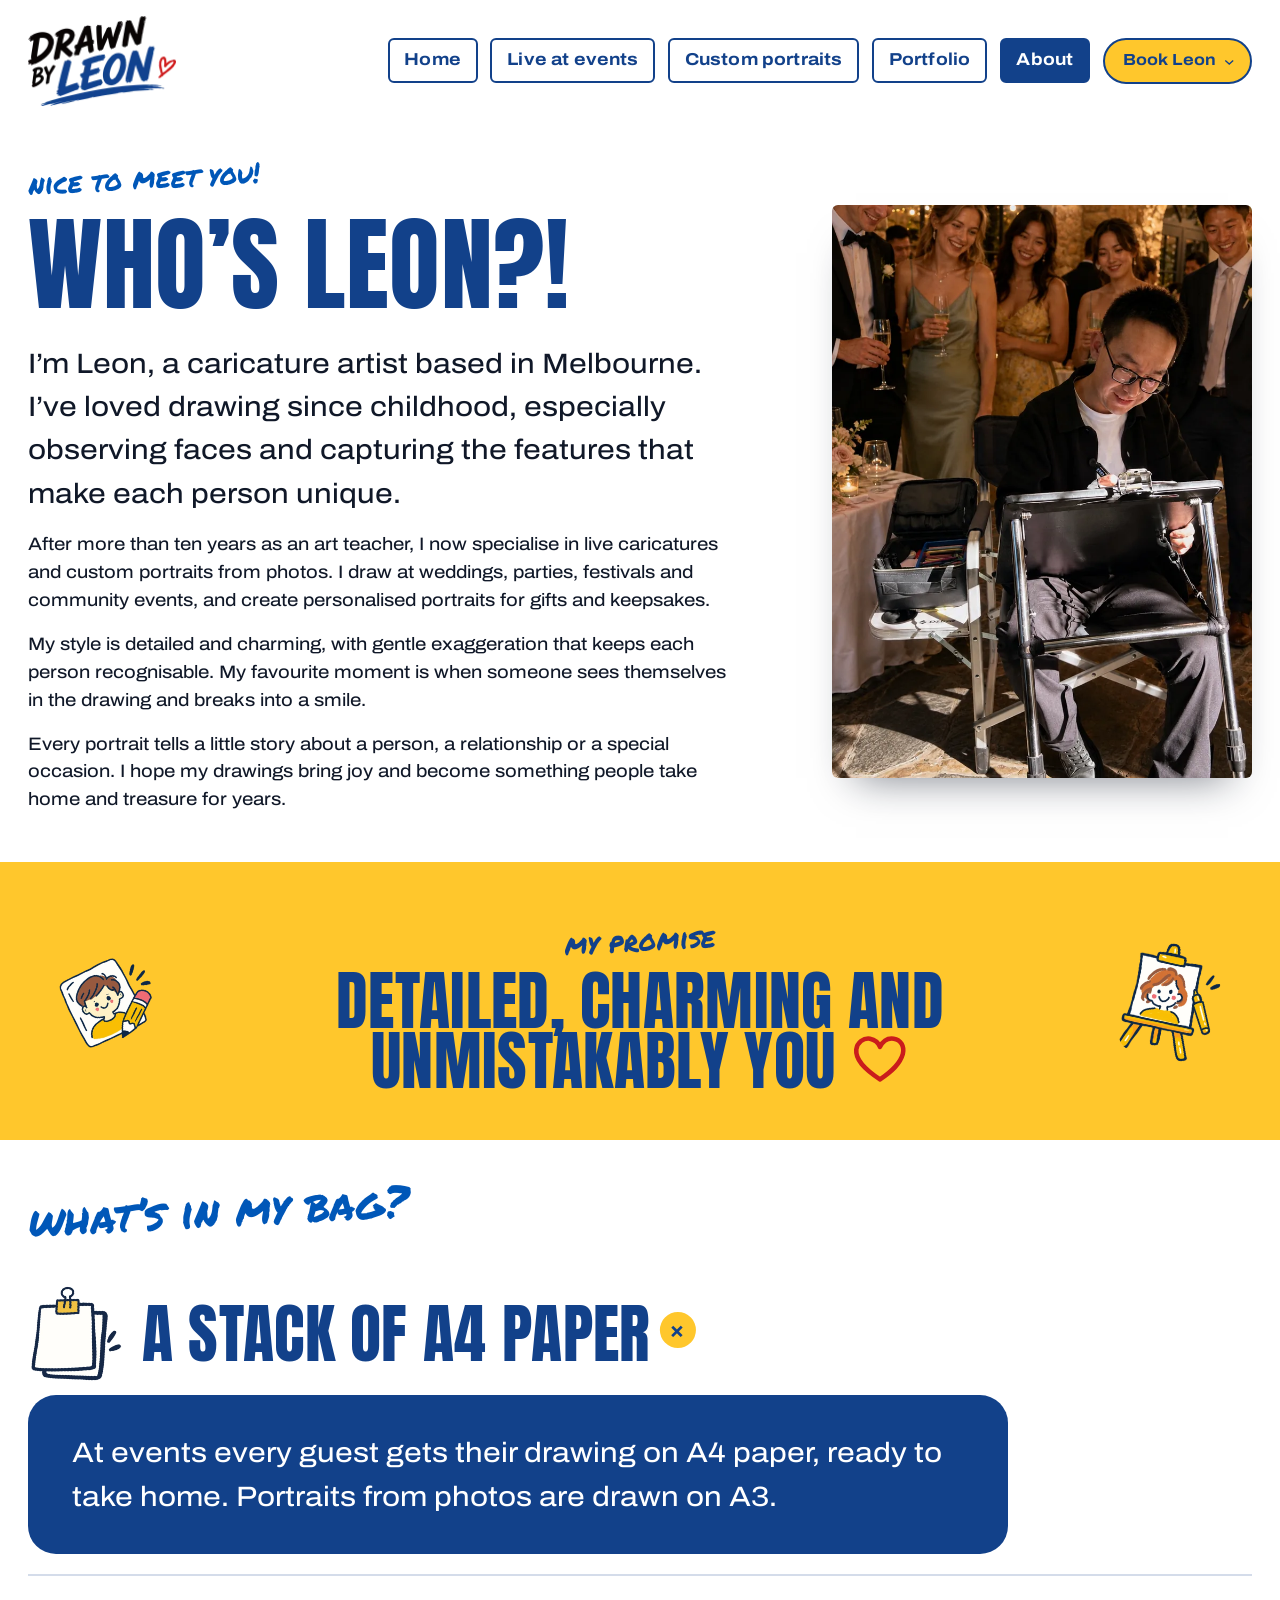
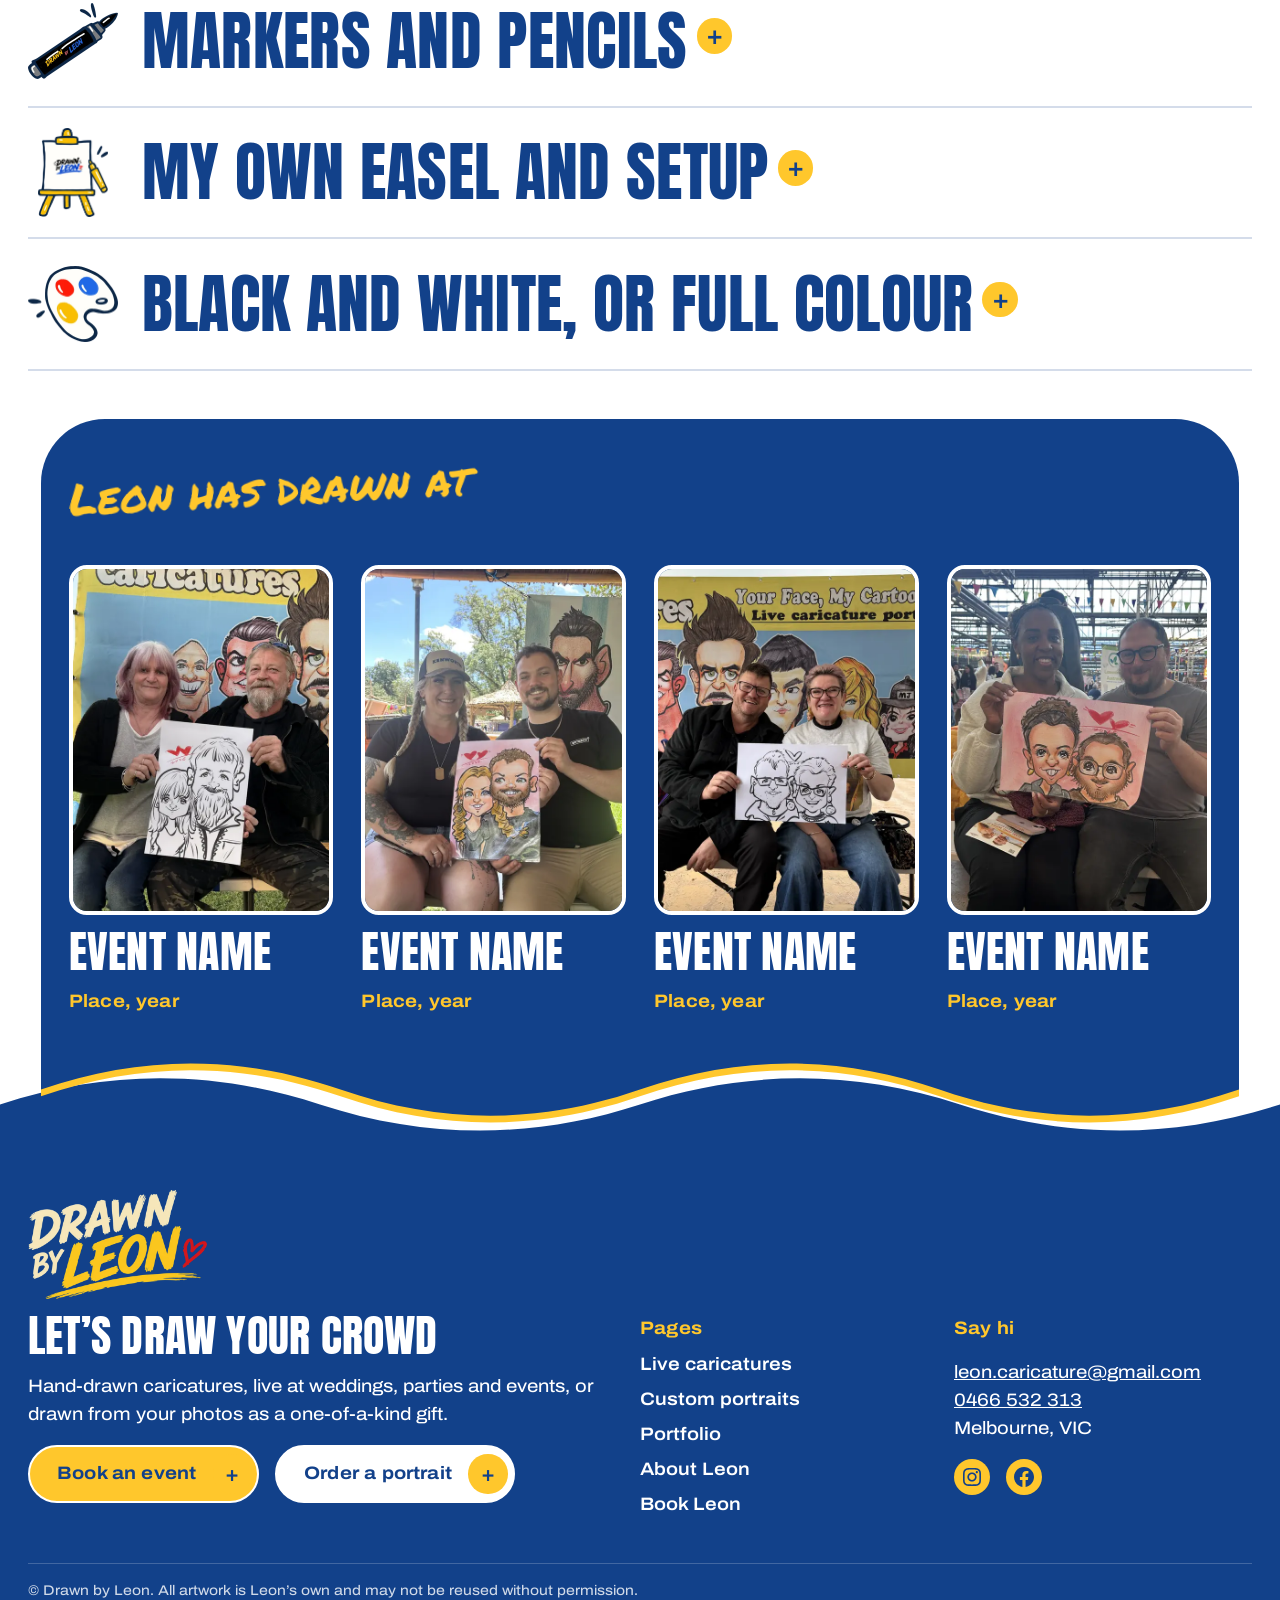
==== commit 4d22fcb6: "One-line phone menu, hero fits the window, wavy About panel, inked postmark - Full-screen menu items" ====
--- a/about.html
+++ b/about.html
@@ -331,7 +331,7 @@
 
 
 
-<div class="wp-block-group alignfull is-style-panel has-global-padding is-layout-constrained wp-container-core-group-is-layout-fbbe007f wp-block-group-is-layout-constrained" style="padding-top:var(--wp--preset--spacing--70);padding-bottom:var(--wp--preset--spacing--70)">
+<div class="wp-block-group alignfull is-style-panel-wave has-global-padding is-layout-constrained wp-container-core-group-is-layout-fbbe007f wp-block-group-is-layout-constrained" style="padding-top:var(--wp--preset--spacing--70);padding-bottom:var(--wp--preset--spacing--70)">
 <p class="hand-note has-yellow-color has-text-color">Leon has drawn at</p>
 
 
--- a/proto.css
+++ b/proto.css
@@ -1,8 +1,8 @@
-/* Drawn by Leon, homepage v2 prototype (Leon's notes, 22 Oct).
+/* Drawn by Leon, homepage v2 prototype (Leon's notes 22 Oct, PDF round 27 Oct).
    Everything here targets core block markup, so it can be pasted into theme.css as is.
-   Layout: wide screens get the menu laid out in the header with a Book Leon dropdown;
-   phones and tablets keep the full-screen hamburger menu. Home: hero, strip, two ways,
-   about, quick facts, recent drawings, kind words, colour-in game. */
+   Layout: wide screens get the menu laid out in the header (boxed links, Book Leon dropdown);
+   phones and tablets keep the full-screen hamburger menu. Home: hero with face letters,
+   strip, two ways (full width), about, recent drawings, kind words, colour-in game. */
 :root {
 	--p-navy: var(--wp--preset--color--navy, #12418A);
 	--p-navy-soft: var(--wp--preset--color--navy-soft, #0057B8);
@@ -24,15 +24,6 @@
 	transform: translateY(calc(-100% - 40px));
 }
 
-/* "Home" and the socials only live in the full-screen menu. */
-.site-header .nav-home {
-	display: none !important;
-}
-
-.wp-block-navigation__responsive-container.is-menu-open .nav-home {
-	display: flex !important;
-}
-
 /* In the full-screen menu, Book Leon's three choices sit under it in smaller type. */
 .wp-block-navigation__responsive-container.is-menu-open .nav-book .wp-block-navigation__submenu-container {
 	gap: 0.35rem !important;
@@ -54,7 +45,7 @@
 }
 
 /* Wide screens: every page one click away, no hamburger. */
-@media (min-width: 961px) {
+@media (min-width: 1100px) {
 	.site-header .header-cta,
 	.site-header .wp-block-navigation__responsive-container-open {
 		display: none !important;
@@ -82,23 +73,29 @@
 		flex-direction: row;
 		flex-wrap: nowrap;
 		align-items: center;
-		gap: clamp(0.75rem, 1.8vw, 2rem) !important;
-	}
-
+		gap: clamp(0.5rem, 1vw, 0.9rem) !important;
+	}
+
+	/* Boxed links: yellow on hover, navy for the page you are on (Book Leon keeps its pill). */
 	.site-header .wp-block-navigation-link > .wp-block-navigation-item__content {
-		padding: 0.4em 0.1em !important;
+		padding: 0.42em 0.85em !important;
+		border: 2px solid var(--p-navy);
+		border-radius: 6px;
 		color: var(--p-navy) !important;
 		font-family: var(--p-body);
-		font-size: 1rem;
+		font-size: 1.08rem;
 		font-weight: 700;
 		white-space: nowrap;
-		background: linear-gradient(var(--p-yellow), var(--p-yellow)) left 85% / 0 0.45em no-repeat;
-		transition: background-size 0.25s ease;
-	}
-
-	.site-header .wp-block-navigation-link > .wp-block-navigation-item__content:is(:hover, :focus-visible),
+		transition: background-color 0.2s ease, color 0.2s ease;
+	}
+
+	.site-header .wp-block-navigation-link > .wp-block-navigation-item__content:is(:hover, :focus-visible) {
+		background: var(--p-yellow);
+	}
+
 	.site-header .wp-block-navigation-link.current-menu-item > .wp-block-navigation-item__content {
-		background-size: 100% 0.45em;
+		background: var(--p-navy);
+		color: var(--p-white) !important;
 	}
 
 	/* Book Leon: yellow pill, its three choices drop down on hover or keyboard focus. */
@@ -183,112 +180,325 @@
 	}
 }
 
-/* ====================================================================== Hero: no buttons, the brand line sits straight */
+/* ====================================================================== Hero */
 
 .photo-hero .wp-block-buttons {
 	display: none !important;
 }
 
-.photo-hero .photo-hero__tagline {
-	display: flex;
-	align-items: center;
-	gap: 0.45em;
-	margin: 0.35em 0 0.2em !important;
-	font-family: var(--p-display);
-	font-size: clamp(1.3rem, 2.5vw, 2.1rem);
-	line-height: 1;
-	letter-spacing: 0.08em;
-	text-transform: uppercase;
-}
-
-.photo-hero .photo-hero__tagline::before {
-	content: "";
-	flex: 0 0 auto;
-	width: 1.05em;
-	height: 1.05em;
-	background: url("wp-content/themes/artist-portfolio/assets/images/doodles/star.svg") no-repeat center / contain;
-}
-
-/* ====================================================================== Two ways: two big colour cards, side by side */
-
-.two-ways__grid {
+/* Photos crossfade instead of scrolling: a Gallery block with the "Crossfade" style
+   sits first in the cover; Leon swaps its pictures in the editor. */
+.photo-hero.wp-block-cover::before {
+	content: none !important;
+}
+
+.photo-hero .wp-block-cover__inner-container > .wp-block-gallery.hero-fade {
+	position: absolute !important;
+	inset: 0;
+	width: auto !important;
+	max-width: none !important;
+	z-index: 0 !important;
+	margin: 0 !important;
+	aspect-ratio: auto;
+	border-radius: 0;
+}
+
+.photo-hero.wp-block-cover {
+	isolation: isolate;
+}
+
+.photo-hero .wp-block-cover__background {
+	z-index: 1 !important;
+}
+
+.wp-block-gallery.hero-fade.has-nested-images figure.wp-block-image img {
+	object-position: 37% 30%;
+}
+
+/* Phones: the text sits on the lower half of the photo, so the shade runs top to bottom. */
+@media (max-width: 781px) {
+	.wp-block-gallery.has-nested-images.hero-fade figure.wp-block-image img {
+		object-position: 33.5% 30%;
+	}
+
+	.photo-hero .wp-block-cover__background {
+		background: linear-gradient(180deg, rgba(18, 65, 138, 0.1) 0%, rgba(18, 65, 138, 0.55) 38%, rgba(18, 65, 138, 0.94) 62%) !important;
+	}
+}
+
+/* "CARICATURES" in Leon's face letters: a Gallery block with the "Face letters" style.
+   Each letter is one picture, so a letter can be swapped without touching code. */
+.wp-block-gallery.is-style-face-letters {
+	--lh: min(96px, calc(7vw + 20px), calc((100vw - 2.5rem) / 7.2));
+	display: flex !important;
+	flex-wrap: nowrap !important;
+	align-items: flex-end;
+	gap: 0 !important;
+	width: max-content;
+	max-width: 100%;
+	margin: 0.25em 0 0.45em !important;
+}
+
+.wp-block-gallery.has-nested-images.is-style-face-letters figure.wp-block-image:not(#individual-image) {
+	flex: 0 0 auto !important;
+	width: auto !important;
+	margin: 0 calc(var(--lh) * -0.025) !important;
+	animation: fl-in 0.7s cubic-bezier(0.34, 1.56, 0.64, 1) both;
+}
+
+.wp-block-gallery.has-nested-images.is-style-face-letters figure.wp-block-image img {
+	display: block;
+	width: auto !important;
+	height: var(--lh) !important;
+	max-width: none;
+	object-fit: contain;
+	transform-origin: 50% 100%;
+	filter: drop-shadow(0 4px 0 rgba(8, 28, 64, 0.35));
+	cursor: pointer;
+}
+
+/* Letters pop in one after another, then a few of them come alive now and then. */
+.is-style-face-letters figure:nth-child(2) { animation-delay: 0.06s !important; }
+.is-style-face-letters figure:nth-child(3) { animation-delay: 0.12s !important; }
+.is-style-face-letters figure:nth-child(4) { animation-delay: 0.18s !important; }
+.is-style-face-letters figure:nth-child(5) { animation-delay: 0.24s !important; }
+.is-style-face-letters figure:nth-child(6) { animation-delay: 0.30s !important; }
+.is-style-face-letters figure:nth-child(7) { animation-delay: 0.36s !important; }
+.is-style-face-letters figure:nth-child(8) { animation-delay: 0.42s !important; }
+.is-style-face-letters figure:nth-child(9) { animation-delay: 0.48s !important; }
+.is-style-face-letters figure:nth-child(10) { animation-delay: 0.54s !important; }
+.is-style-face-letters figure:nth-child(11) { animation-delay: 0.60s !important; }
+
+.is-style-face-letters figure:nth-child(1) img { animation: fl-look 7s ease-in-out 1.2s infinite; }
+.is-style-face-letters figure:nth-child(2) img { animation: fl-hop 6s ease-in-out 1.6s infinite; }
+.is-style-face-letters figure:nth-child(4) img { animation: fl-shy 8s ease-in-out 3.2s infinite; }
+.is-style-face-letters figure:nth-child(6) img { animation: fl-double 7.5s ease-in-out 2.4s infinite; }
+.is-style-face-letters figure:nth-child(8) img { animation: fl-hop 6s ease-in-out 4.4s infinite; }
+.is-style-face-letters figure:nth-child(9) img { animation: fl-laugh 6.5s ease-in-out 3.6s infinite; }
+.is-style-face-letters figure:nth-child(11) img { animation: fl-shake 7s ease-in-out 5.2s infinite; }
+
+/* Any letter jumps when you point at it. */
+.is-style-face-letters figure:hover img {
+	animation: fl-hop-now 0.75s ease-in-out !important;
+}
+
+@keyframes fl-in {
+	from { opacity: 0; transform: translateY(40%) scale(0.4); }
+	to   { opacity: 1; transform: none; }
+}
+
+/* Squash, stretch, hang, land, settle. */
+@keyframes fl-hop {
+	0%, 60%, 100% { transform: none; }
+	64% { transform: scale(1.12, 0.84); }
+	70% { transform: translateY(-34%) scale(0.9, 1.14); }
+	75% { transform: translateY(-44%) scale(0.98, 1.02); }
+	81% { transform: translateY(0) scale(1.16, 0.8); }
+	86% { transform: scale(0.95, 1.06); }
+	91% { transform: none; }
+}
+
+@keyframes fl-hop-now {
+	0%, 100% { transform: none; }
+	15% { transform: scale(1.12, 0.84); }
+	40% { transform: translateY(-40%) scale(0.92, 1.12); }
+	65% { transform: translateY(0) scale(1.14, 0.84); }
+	82% { transform: scale(0.96, 1.05); }
+}
+
+/* Glances left, then right. */
+@keyframes fl-look {
+	0%, 52%, 100% { transform: none; }
+	57%, 67% { transform: rotate(-10deg) translateX(-4%); }
+	72%, 84% { transform: rotate(9deg) translateX(4%); }
+	89% { transform: rotate(-2deg); }
+	93% { transform: none; }
+}
+
+/* A shy little sway. */
+@keyframes fl-shy {
+	0%, 66%, 100% { transform: none; }
+	71% { transform: rotate(-6deg) scale(0.97, 1.03); }
+	77% { transform: rotate(5deg); }
+	83% { transform: rotate(-4deg); }
+	89% { transform: rotate(2deg); }
+	94% { transform: none; }
+}
+
+/* Double take: a quick glance, then a startled pop. */
+@keyframes fl-double {
+	0%, 58%, 100% { transform: none; }
+	62% { transform: rotate(-7deg); }
+	66% { transform: none; }
+	71% { transform: translateY(-14%) scale(1.15); }
+	78% { transform: scale(0.95, 1.05); }
+	84% { transform: none; }
+}
+
+/* Laughing bounce. */
+@keyframes fl-laugh {
+	0%, 70%, 100% { transform: none; }
+	73% { transform: translateY(-9%) scale(1.03, 0.97); }
+	76% { transform: none; }
+	79% { transform: translateY(-9%) scale(1.03, 0.97); }
+	82% { transform: none; }
+	85% { transform: translateY(-6%); }
+	88% { transform: none; }
+}
+
+/* Nervous shiver. */
+@keyframes fl-shake {
+	0%, 78%, 100% { transform: none; }
+	80% { transform: rotate(-7deg); }
+	82% { transform: rotate(7deg); }
+	84% { transform: rotate(-6deg); }
+	86% { transform: rotate(5deg); }
+	88% { transform: rotate(-3deg); }
+	90% { transform: rotate(2deg); }
+	92% { transform: none; }
+}
+
+/* ====================================================================== Crossfade gallery (hero photos, live events photos) */
+
+.wp-block-gallery.is-style-crossfade {
+	display: block !important;
 	position: relative;
-	gap: clamp(1rem, 2.5vw, 2rem) !important;
-	margin-top: var(--wp--preset--spacing--50) !important;
+	overflow: hidden;
+}
+
+.wp-block-gallery.has-nested-images.is-style-crossfade figure.wp-block-image:not(#individual-image) {
+	position: absolute;
+	inset: 0;
+	width: 100% !important;
+	height: 100%;
+	margin: 0 !important;
+	opacity: 0;
+	transition: opacity 1.6s ease;
+}
+
+.wp-block-gallery.has-nested-images.is-style-crossfade figure.wp-block-image:first-child:not(#individual-image),
+.wp-block-gallery.has-nested-images.is-style-crossfade.is-ready figure.wp-block-image.is-current:not(#individual-image) {
+	opacity: 1;
+}
+
+.wp-block-gallery.has-nested-images.is-style-crossfade.is-ready figure.wp-block-image:first-child:not(.is-current):not(#individual-image) {
+	opacity: 0;
+}
+
+.wp-block-gallery.has-nested-images.is-style-crossfade figure.wp-block-image img {
+	width: 100% !important;
+	height: 100% !important;
+	object-fit: cover;
+}
+
+/* Captions as a small label in the corner. */
+.wp-block-gallery.has-nested-images.is-style-crossfade figure.wp-block-image figcaption.wp-element-caption {
+	position: absolute;
+	left: 14px;
+	bottom: 14px;
+	right: auto;
+	top: auto;
+	width: auto;
+	max-height: none;
+	margin: 0;
+	padding: 0.4em 0.9em;
+	border-radius: 999px;
+	background: var(--p-navy);
+	color: var(--p-white);
+	font-family: var(--p-body);
+	font-size: 0.9rem;
+	font-weight: 700;
+	text-shadow: none;
+}
+
+/* ====================================================================== Two ways: two colour cards, edge to edge */
+
+.two-ways__grid.alignfull {
+	position: relative;
+	gap: 14px !important;
+	margin-top: var(--wp--preset--spacing--40) !important;
 	align-items: stretch !important;
 }
 
 .two-ways__card {
 	display: flex;
 	flex-direction: column;
-	gap: 1.1rem;
-	padding: clamp(1.75rem, 3.5vw, 3rem) !important;
-	border-radius: 32px;
-	overflow: hidden;
-	transition: transform 0.3s cubic-bezier(0.2, 0.8, 0.2, 1);
+	gap: 0.9rem;
+	padding: clamp(1.25rem, 2.6vw, 2.25rem) !important;
+	border-radius: 28px;
 }
 
 .two-ways__card > * {
 	margin: 0 !important;
 }
 
-.two-ways__card:hover {
-	transform: translateY(-6px);
-}
-
-/* Artwork: the live drawing stands as a cut-out, the photo portrait sits in a white mount. */
-.two-ways__art {
+/* The picture area: same height on both cards. */
+.two-ways__card .two-ways__media {
+	aspect-ratio: 16 / 11;
+	width: 100%;
+	margin-bottom: 0.4rem !important;
+}
+
+.two-ways__card .wp-block-gallery.is-style-crossfade.two-ways__media {
+	border-radius: 20px;
+	box-shadow: 0 16px 30px -18px rgba(18, 65, 138, 0.6);
+}
+
+/* Collage: five framed drawings, each grows a little under the pointer. */
+.wp-block-gallery.is-style-collage {
+	display: block !important;
+	position: relative;
+}
+
+.wp-block-gallery.has-nested-images.is-style-collage figure.wp-block-image:not(#individual-image) {
+	position: absolute;
+	margin: 0 !important;
+	padding: 6px;
+	background: var(--p-white);
+	box-shadow: 0 12px 24px -10px rgba(0, 0, 0, 0.5);
+	transition: transform 0.3s cubic-bezier(0.2, 0.8, 0.2, 1), box-shadow 0.3s ease;
+}
+
+.wp-block-gallery.has-nested-images.is-style-collage figure.wp-block-image img {
+	display: block;
+	width: 100% !important;
+	height: auto !important;
+	object-fit: contain;
+}
+
+.is-style-collage figure:nth-child(1) { left: 28%; top: 4%; width: 37% !important; z-index: 1; transform: rotate(3deg); }
+.is-style-collage figure:nth-child(2) { left: 1%; top: 2%; width: 39% !important; z-index: 2; transform: rotate(-2deg); }
+.is-style-collage figure:nth-child(3) { left: 4%; top: 38%; width: 27% !important; z-index: 3; transform: rotate(-6deg); }
+.is-style-collage figure:nth-child(4) { left: 64%; top: 1%; width: 25% !important; z-index: 2; transform: rotate(6deg); }
+.is-style-collage figure:nth-child(5) { left: 70%; top: 44%; width: 26% !important; z-index: 3; transform: rotate(-1deg); }
+
+.wp-block-gallery.has-nested-images.is-style-collage figure.wp-block-image:not(#individual-image):hover {
+	z-index: 5;
+	transform: scale(1.08) rotate(0deg);
+	box-shadow: 0 20px 34px -12px rgba(0, 0, 0, 0.6);
+}
+
+/* Title and button on one line. */
+.two-ways__head {
 	display: flex;
-	justify-content: center;
-	align-items: flex-end;
-	height: clamp(220px, 24vw, 320px);
-	margin-bottom: 0.4rem !important;
-}
-
-.two-ways__art img {
-	height: 100%;
-	width: auto;
-	max-width: 100%;
-	object-fit: contain;
-	transition: transform 0.4s cubic-bezier(0.2, 0.8, 0.2, 1);
-}
-
-.two-ways__art.is-cutout img {
-	filter: drop-shadow(0 12px 18px rgba(18, 65, 138, 0.25));
-}
-
-.two-ways__art.is-framed img {
-	padding: 10px;
-	background: var(--p-white);
-	box-shadow: 0 16px 30px rgba(0, 0, 0, 0.3);
-}
-
-.two-ways__card:hover .two-ways__art img {
-	transform: scale(1.04);
-}
-
-.two-ways__tag {
-	align-self: flex-start;
-	padding: 0.45em 1em;
-	border-radius: 999px;
-	font-family: var(--p-body);
-	font-size: 0.9rem;
-	font-weight: 700;
-}
-
-.two-ways__card.has-yellow-background-color .two-ways__tag {
-	background: var(--p-navy);
-	color: var(--p-white);
-}
-
-.two-ways__card.has-navy-background-color .two-ways__tag {
-	background: var(--p-yellow);
-	color: var(--p-navy);
+	flex-wrap: nowrap;
+	justify-content: space-between;
+	align-items: center !important;
+	gap: 1rem !important;
+}
+
+.two-ways__head .two-ways__title {
+	flex: 0 1 auto;
+	min-width: 0;
+}
+
+.two-ways__head .wp-block-buttons {
+	flex: 0 0 auto;
 }
 
 .two-ways__title {
 	font-family: var(--p-display);
-	font-size: clamp(2.6rem, 5vw, 4.4rem) !important;
+	font-size: clamp(2.2rem, 4.2vw, 3.8rem) !important;
 	font-weight: 400;
 	line-height: 0.92;
 	text-transform: uppercase;
@@ -296,64 +506,58 @@
 }
 
 .two-ways__text {
-	max-width: 44ch;
-	font-size: 1.12rem;
+	max-width: 52ch;
+	font-size: 1.08rem;
 	line-height: 1.55;
 }
 
-/* Quick facts as soft pills: Leon edits them as a plain list. */
-.two-ways__chips {
-	display: flex;
-	flex-wrap: wrap;
-	gap: 0.5rem;
-	padding: 0 !important;
-	list-style: none;
-}
-
-.two-ways__chips li {
-	padding: 0.5em 0.95em;
-	border-radius: 999px;
+.two-ways__facts {
+	max-width: 52ch;
 	font-size: 0.95rem;
-	font-weight: 600;
-	line-height: 1.2;
-}
-
-.two-ways__card.has-yellow-background-color .two-ways__chips li {
-	background: rgba(255, 255, 255, 0.7);
-}
-
-.two-ways__card.has-navy-background-color .two-ways__chips li {
-	background: rgba(255, 255, 255, 0.14);
-}
-
-.two-ways__card .wp-block-buttons {
-	margin-top: auto !important;
-	padding-top: 0.5rem;
-}
-
-/* The round "or" sticker between the cards (wide screens only). */
+	font-weight: 700;
+	line-height: 1.5;
+}
+
+.two-ways__card.has-navy-background-color .two-ways__facts {
+	color: var(--p-yellow);
+}
+
+/* The round "or" sticker between the cards, level with the pictures. */
 @media (min-width: 782px) {
 	.two-ways__grid::after {
 		content: "or";
 		position: absolute;
-		top: 34%;
+		top: calc(clamp(1.25rem, 2.6vw, 2.25rem) + (50vw - 7px - 2 * clamp(1.25rem, 2.6vw, 2.25rem)) * 11 / 32);
 		left: 50%;
-		z-index: 2;
+		z-index: 4;
 		display: grid;
 		place-items: center;
-		width: 78px;
-		height: 78px;
+		width: 72px;
+		height: 72px;
 		transform: translate(-50%, -50%);
 		border: 3px solid var(--p-navy);
 		border-radius: 50%;
 		background: var(--p-white);
 		color: var(--p-navy);
 		font-family: var(--p-display);
-		font-size: 2rem;
+		font-size: 1.9rem;
 		line-height: 1;
 		text-transform: uppercase;
 		pointer-events: none;
 	}
+}
+
+@media (max-width: 600px) {
+	.two-ways__head {
+		flex-wrap: wrap !important;
+	}
+}
+
+/* ====================================================================== Tighter gaps between sections (theme.json spacing presets) */
+
+body {
+	--wp--preset--spacing--60: clamp(2rem, 4vw, 3rem);
+	--wp--preset--spacing--70: clamp(2.25rem, 4.5vw, 3.75rem);
 }
 
 /* ====================================================================== Recent drawings: all three change together */
@@ -491,8 +695,7 @@
 }
 
 @media (prefers-reduced-motion: reduce) {
-	.two-ways__card,
-	.two-ways__art img,
+	.wp-block-gallery.is-style-collage figure,
 	.is-sheet .dr-trigger,
 	.site-header .nav-book,
 	.wp-site-blocks > header.wp-block-template-part {
@@ -538,3 +741,212 @@
 	align-items: flex-start !important;
 	align-self: flex-start;
 }
+
+/* ====================================================================== Taped photos sit straight (white frame and tape stay) */
+
+.wp-block-image.is-style-taped {
+	transform: none;
+}
+
+/* ====================================================================== Book Leon: three picture cards sitting on the postcard */
+
+.contact-page .form-switch {
+	grid-template-columns: repeat(3, minmax(0, 1fr));
+	gap: 0.75rem !important;
+}
+
+.contact-page .form-switch .wp-block-button .wp-block-button__link.wp-element-button {
+	min-height: 112px;
+	padding: 0.85rem 1rem;
+	border: 2px solid var(--p-navy);
+	border-radius: 16px;
+	font-size: clamp(1.1rem, 1.7vw, 1.45rem);
+	transform: none;
+}
+
+.contact-page .form-switch .wp-block-button .wp-block-button__link::before {
+	width: 40px;
+	height: 40px;
+}
+
+.contact-page .form-switch .wp-block-button:nth-child(3) .wp-block-button__link::before {
+	background-image: url("wp-content/themes/artist-portfolio/assets/images/doodles/icons/leon-speech.webp");
+}
+
+.contact-page .form-switch .wp-block-button .wp-block-button__link.is-active {
+	box-shadow: 4px 4px 0 0 var(--p-navy);
+	transform: translateY(-2px);
+}
+
+.contact-page .contact-head {
+	margin-bottom: 0 !important;
+}
+
+.contact-page .postcard {
+	margin-top: 0.9rem !important;
+}
+
+@media (max-width: 600px) {
+	.contact-page .form-switch .wp-block-button .wp-block-button__link.wp-element-button {
+		min-height: 96px;
+		padding: 0.7rem;
+		font-size: 1rem;
+	}
+}
+
+@media (prefers-reduced-motion: reduce) {
+	.wp-block-gallery.is-style-face-letters figure,
+	.wp-block-gallery.is-style-face-letters img {
+		animation: none !important;
+	}
+
+	.wp-block-gallery.is-style-crossfade figure {
+		transition: none !important;
+	}
+}
+
+/* ====================================================================== Full-screen menu: every item on one line */
+
+.wp-block-navigation__responsive-container.is-menu-open .wp-block-navigation__container > li > .wp-block-navigation-item__content {
+	white-space: nowrap;
+	font-size: min(11.5vw, 8vh, 6rem) !important;
+	line-height: 1.02;
+}
+
+/* ====================================================================== Hero fits the window under the header
+   (--hdr is the header height, set by assets/js; type scales with the window height too). */
+
+.photo-hero.wp-block-cover {
+	min-height: calc(100svh - var(--hdr, 120px)) !important;
+	padding-top: clamp(1.5rem, 5vh, 3.5rem) !important;
+	padding-bottom: clamp(1.5rem, 5vh, 3rem) !important;
+}
+
+.photo-hero .photo-hero__title {
+	font-size: clamp(2.6rem, min(8.4vw, 11.5vh), 7.5rem) !important;
+}
+
+.photo-hero .photo-hero__lead {
+	font-size: clamp(1.05rem, min(1.7vw, 2.7vh), 1.45rem) !important;
+	margin-top: clamp(0.5rem, 1.6vh, 1rem) !important;
+}
+
+.photo-hero .hand-note {
+	margin-bottom: 0.2em !important;
+}
+
+.wp-block-gallery.is-style-face-letters {
+	--lh: min(96px, calc(7vw + 20px), calc((100vw - 2.5rem) / 7.2), 11vh);
+	margin: 0.15em 0 0.3em !important;
+}
+
+/* ====================================================================== Live at events: one photo */
+
+.two-ways__card .wp-block-image.two-ways__media {
+	overflow: hidden;
+	border-radius: 20px;
+	box-shadow: 0 16px 30px -18px rgba(18, 65, 138, 0.6);
+}
+
+.two-ways__card .wp-block-image.two-ways__media img {
+	display: block;
+	width: 100%;
+	height: 100%;
+	object-fit: cover;
+	border-radius: 0;
+}
+
+/* ====================================================================== Group style "Navy panel, wavy bottom" (About: Leon has drawn at)
+   Same navy panel, but its bottom edge is a wave with a yellow rim that follows the footer's wave. */
+
+.wp-block-group.is-style-panel-wave {
+	position: relative;
+	z-index: 2;
+	margin-inline: clamp(6px, 1vw, 14px) !important;
+	width: auto;
+	padding-bottom: var(--wp--preset--spacing--40) !important;
+	background: var(--wp--preset--color--navy);
+	color: var(--wp--preset--color--white);
+	border-radius: var(--ap-radius-panel, 48px) var(--ap-radius-panel, 48px) 0 0;
+}
+
+.wp-block-group.is-style-panel-wave :where(h1, h2, h3, h4) {
+	color: var(--wp--preset--color--yellow);
+}
+
+.wp-block-group.is-style-panel-wave a:where(:not(.wp-element-button)) {
+	color: var(--wp--preset--color--yellow);
+}
+
+.wp-block-group.is-style-panel-wave::after {
+	content: "";
+	position: absolute;
+	left: 0;
+	right: 0;
+	top: calc(100% - 1px);
+	height: clamp(40px, 6vw, 80px);
+	background: url("wp-content/themes/artist-portfolio/assets/images/doodles/wave-bottom.svg") no-repeat center top / 100% 100%;
+	pointer-events: none;
+}
+
+/* ====================================================================== Postcard: a real-looking inked postmark over the stamp */
+
+.postcard .postcard__top {
+	position: relative;
+	justify-content: flex-end !important;
+	min-height: clamp(120px, 12vw, 160px);
+}
+
+.postcard .postmark {
+	position: absolute;
+	top: clamp(30px, 3.4vw, 44px);
+	right: clamp(46px, 5vw, 70px);
+	z-index: 3;
+	width: clamp(190px, 19vw, 250px);
+	aspect-ratio: 300 / 124;
+	margin: 0 !important;
+	padding: 0;
+	border: 0;
+	background: url("wp-content/themes/artist-portfolio/assets/images/doodles/postmark.svg") no-repeat center / contain;
+	color: transparent;
+	font-size: 0;
+	transform: rotate(-9deg);
+	mix-blend-mode: multiply;
+	pointer-events: none;
+}
+
+.postcard .postmark::after {
+	content: none;
+}
+
+/* ====================================================================== Doodles: fall inside their own strip */
+
+.doodle-drop {
+	overflow: clip;
+}
+
+/* The wavy panel shares the navy panel's details (in the theme these selectors are simply
+   listed next to .is-style-panel). */
+.is-style-panel-wave .shows-grid h3 {
+	color: var(--wp--preset--color--white);
+}
+
+.is-style-panel-wave .shows-grid .eyebrow {
+	color: var(--wp--preset--color--yellow);
+}
+
+.is-style-panel-wave .wp-block-button__link.wp-element-button {
+	border-color: var(--wp--preset--color--white);
+}
+
+/* Full-screen menu: Book Leon lines up with the other items. */
+.wp-block-navigation__responsive-container.is-menu-open .nav-book {
+	align-items: flex-start !important;
+	padding: 0 !important;
+	background: none !important;
+}
+
+.wp-block-navigation__responsive-container.is-menu-open .nav-book > .wp-block-navigation-item__content {
+	padding-left: 0 !important;
+	margin-left: 0 !important;
+}
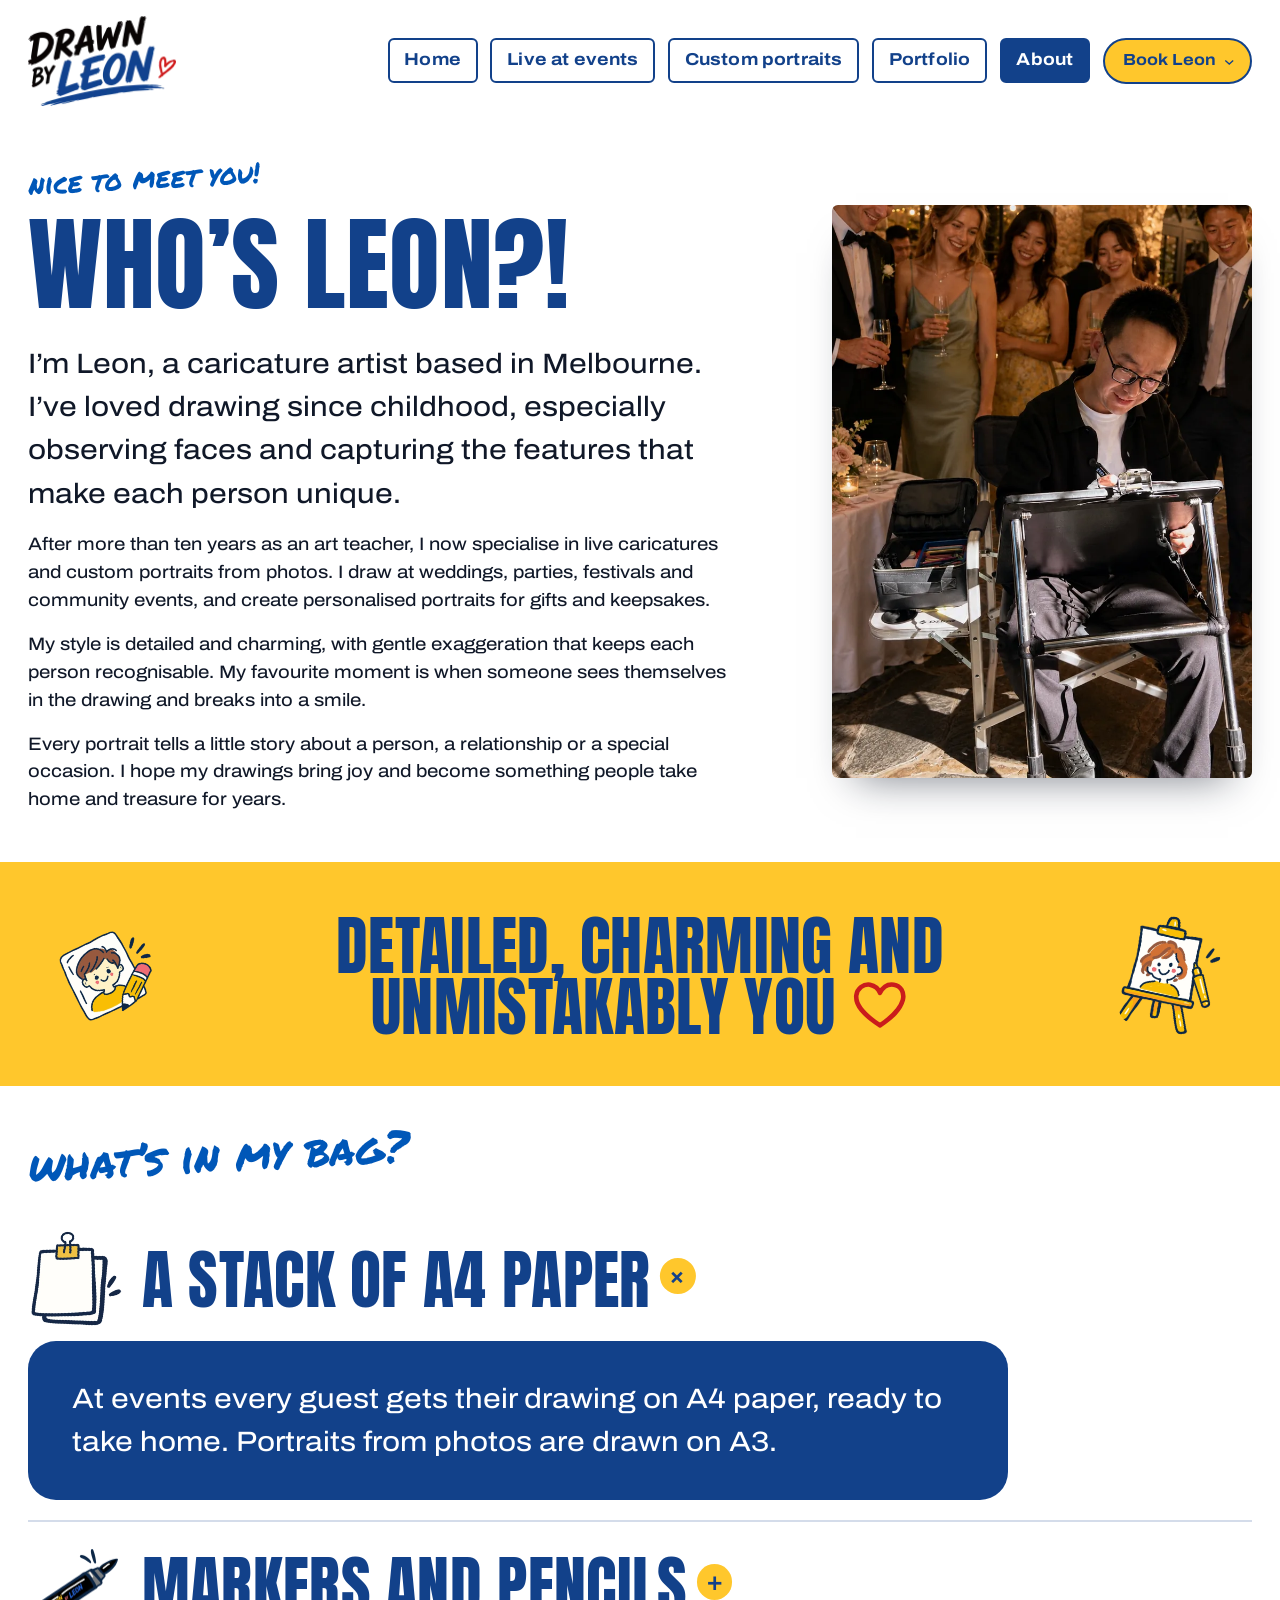
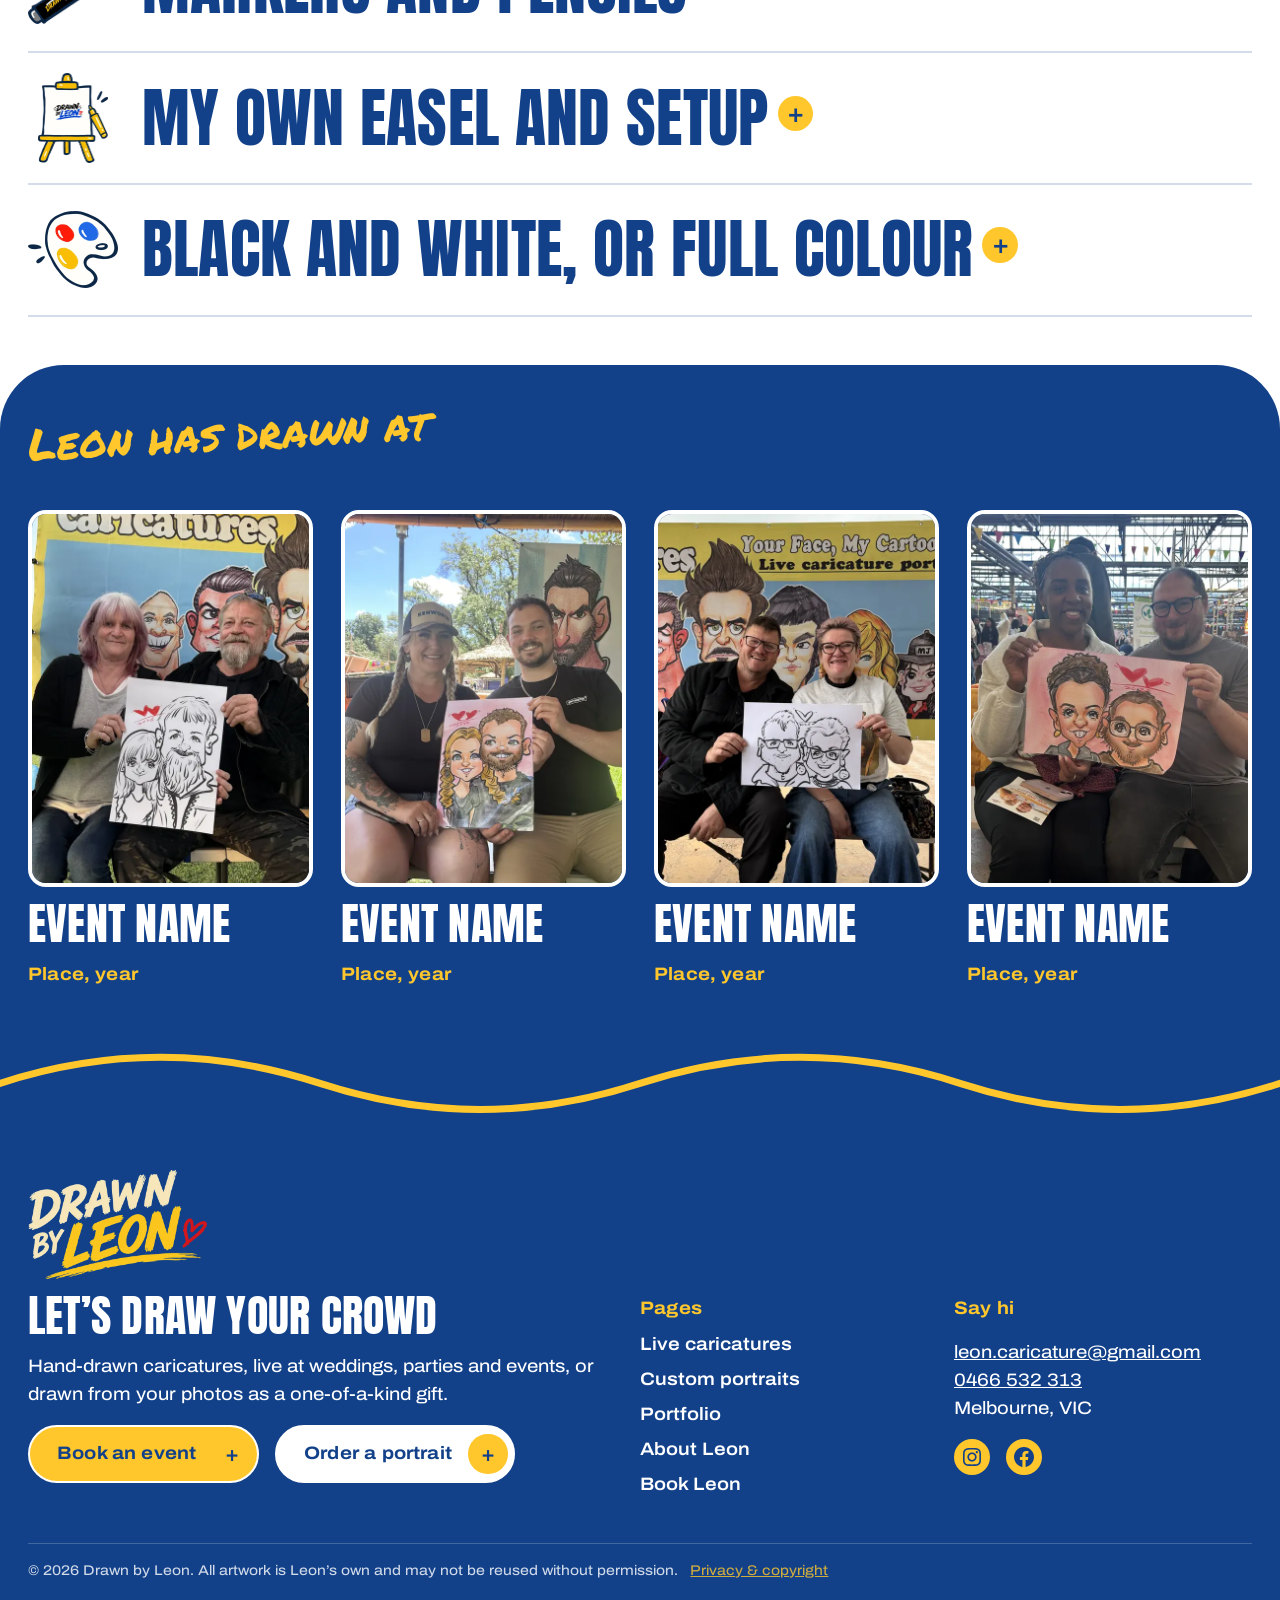
==== commit a97419d8: "About joins the footer, new page endings, privacy page, SEO - About: last panel runs into the footer" ====
--- a/about.html
+++ b/about.html
@@ -5,7 +5,8 @@
 	<meta charset="UTF-8" />
 	<meta name="viewport" content="width=device-width, initial-scale=1" />
 <meta name='robots' content='max-image-preview:large' />
-<title>Drawn by Leon</title>
+<title>About Leon, Melbourne Caricature Artist | Drawn by Leon</title>
+<meta name="description" content="Meet Leon, a former art teacher who draws detailed, charming caricatures live at events around Melbourne and as custom portraits from photos." />
 <link rel="alternate" type="application/rss+xml" title="Drawn by Leon &raquo; Feed" href="feed/" />
 <link rel="alternate" type="application/rss+xml" title="Drawn by Leon &raquo; Comments Feed" href="comments/feed/" />
 <link rel="alternate" title="oEmbed (JSON)" type="application/json+oembed" href="wp-json/oembed/1.0/embed" />
@@ -236,10 +237,6 @@
 
 
 
-<p class="has-text-align-center hand-note is-small">my promise</p>
-
-
-
 <h2 class="wp-block-heading has-text-align-center has-heart has-xx-large-font-size">Detailed, charming and unmistakably you</h2>
 
 
@@ -470,7 +467,7 @@
 
 
 <div class="wp-block-group alignwide footer-legal is-layout-flow wp-block-group-is-layout-flow" style="margin-top:var(--wp--preset--spacing--50)">
-<p class="has-small-font-size">© Drawn by Leon. All artwork is Leon&#8217;s own and may not be reused without permission.</p>
+<p class="has-small-font-size">&copy; 2026 Drawn by Leon. All artwork is Leon&#8217;s own and may not be reused without permission. <a href="privacy.html">Privacy &amp; copyright</a></p>
 </div>
 </div>
 
--- a/proto.css
+++ b/proto.css
@@ -856,15 +856,17 @@
 	border-radius: 0;
 }
 
-/* ====================================================================== Group style "Navy panel, wavy bottom" (About: Leon has drawn at)
-   Same navy panel, but its bottom edge is a wave with a yellow rim that follows the footer's wave. */
+/* ====================================================================== Group style "Navy panel, runs into footer" (About: Leon has drawn at)
+   Used on the last section of a page. The panel goes edge to edge and joins the navy footer
+   with no gap; a yellow wave line marks the join. The line is drawn on the same curve as the
+   footer's wave, so the two shapes are one and the same. */
 
 .wp-block-group.is-style-panel-wave {
 	position: relative;
 	z-index: 2;
-	margin-inline: clamp(6px, 1vw, 14px) !important;
+	margin-bottom: 0 !important;
 	width: auto;
-	padding-bottom: var(--wp--preset--spacing--40) !important;
+	padding-bottom: calc(var(--wp--preset--spacing--60) + clamp(40px, 6vw, 80px)) !important;
 	background: var(--wp--preset--color--navy);
 	color: var(--wp--preset--color--white);
 	border-radius: var(--ap-radius-panel, 48px) var(--ap-radius-panel, 48px) 0 0;
@@ -883,40 +885,57 @@
 	position: absolute;
 	left: 0;
 	right: 0;
-	top: calc(100% - 1px);
+	bottom: 0;
 	height: clamp(40px, 6vw, 80px);
-	background: url("wp-content/themes/artist-portfolio/assets/images/doodles/wave-bottom.svg") no-repeat center top / 100% 100%;
+	background: url("wp-content/themes/artist-portfolio/assets/images/doodles/wave-line.svg") no-repeat center bottom / 100% 100%;
 	pointer-events: none;
 }
 
-/* ====================================================================== Postcard: a real-looking inked postmark over the stamp */
+.wp-site-blocks:has(.is-style-panel-wave:last-child) > footer,
+.wp-site-blocks:has(.is-style-panel-wave:last-child) > main {
+	margin-block: 0 !important;
+	padding-bottom: 0 !important;
+}
+
+.wp-site-blocks:has(.is-style-panel-wave:last-child) .wp-block-post-content {
+	margin-bottom: 0 !important;
+	padding-bottom: 0 !important;
+}
+
+/* ====================================================================== Postcard: an inked postmark beside the stamp
+   The cancel lines tuck just under the stamp's edge, so Leon's face stays clear. */
 
 .postcard .postcard__top {
+	justify-content: flex-end !important;
+	align-items: center !important;
+	gap: 0 !important;
+}
+
+.postcard .postmark {
 	position: relative;
-	justify-content: flex-end !important;
-	min-height: clamp(120px, 12vw, 160px);
-}
-
-.postcard .postmark {
-	position: absolute;
-	top: clamp(30px, 3.4vw, 44px);
-	right: clamp(46px, 5vw, 70px);
-	z-index: 3;
-	width: clamp(190px, 19vw, 250px);
+	z-index: 1;
+	flex: 0 1 auto;
+	width: clamp(150px, 15vw, 210px);
+	min-width: 120px;
 	aspect-ratio: 300 / 124;
-	margin: 0 !important;
+	margin: 0 -12px 0 0 !important;
 	padding: 0;
 	border: 0;
 	background: url("wp-content/themes/artist-portfolio/assets/images/doodles/postmark.svg") no-repeat center / contain;
 	color: transparent;
 	font-size: 0;
-	transform: rotate(-9deg);
+	transform: rotate(-8deg);
 	mix-blend-mode: multiply;
 	pointer-events: none;
 }
 
 .postcard .postmark::after {
 	content: none;
+}
+
+.postcard .postcard__stamp {
+	position: relative;
+	z-index: 2;
 }
 
 /* ====================================================================== Doodles: fall inside their own strip */
@@ -950,3 +969,119 @@
 	padding-left: 0 !important;
 	margin-left: 0 !important;
 }
+
+/* ====================================================================== List style "Steps" (Live caricatures: how booking works)
+   A numbered list; the numbers sit in yellow circles. */
+
+.wp-block-list.is-style-steps {
+	counter-reset: step;
+	display: grid;
+	gap: 1.1rem;
+	margin: 0.5rem 0 0 !important;
+	padding: 0 !important;
+	list-style: none;
+}
+
+.wp-block-list.is-style-steps > li {
+	counter-increment: step;
+	position: relative;
+	padding-left: 3.6rem;
+	min-height: 2.8rem;
+	font-size: 1.05rem;
+	line-height: 1.5;
+}
+
+.wp-block-list.is-style-steps > li::before {
+	content: counter(step);
+	position: absolute;
+	left: 0;
+	top: -0.1rem;
+	display: grid;
+	place-items: center;
+	width: 2.7rem;
+	height: 2.7rem;
+	border-radius: 50%;
+	background: var(--wp--preset--color--yellow);
+	color: var(--wp--preset--color--navy);
+	font-family: var(--wp--preset--font-family--display);
+	font-size: 1.45rem;
+	line-height: 1;
+}
+
+.wp-block-list.is-style-steps > li strong {
+	display: block;
+	font-family: var(--wp--preset--font-family--display);
+	font-size: 1.35rem;
+	font-weight: 400;
+	line-height: 1.1;
+	text-transform: uppercase;
+	letter-spacing: 0.01em;
+}
+
+.plan-card .eyebrow {
+	margin-bottom: 0.6rem !important;
+}
+
+/* ====================================================================== List style "Ticks" (Custom portraits: what to send me) */
+
+.wp-block-list.is-style-ticks {
+	display: grid;
+	gap: 0.6rem;
+	margin: 0.4rem 0 0 !important;
+	padding: 0 !important;
+	list-style: none;
+}
+
+.wp-block-list.is-style-ticks > li {
+	position: relative;
+	padding-left: 2.3rem;
+	font-size: 1.08rem;
+	line-height: 1.5;
+}
+
+.wp-block-list.is-style-ticks > li::before {
+	content: "";
+	position: absolute;
+	left: 0;
+	top: 0.05rem;
+	width: 1.6rem;
+	height: 1.6rem;
+	border-radius: 50%;
+	background: var(--wp--preset--color--yellow) url("data:image/svg+xml,%3Csvg xmlns='http://www.w3.org/2000/svg' viewBox='0 0 24 24'%3E%3Cpath d='M6 12.5l4 4 8-9' fill='none' stroke='%2312418A' stroke-width='3' stroke-linecap='round' stroke-linejoin='round'/%3E%3C/svg%3E") no-repeat center / 70%;
+}
+
+.cta-gift .wp-block-image.is-style-taped {
+	max-width: 400px;
+	margin-inline: auto;
+}
+
+.cta-gift .eyebrow {
+	margin-top: var(--wp--preset--spacing--40) !important;
+}
+
+/* ====================================================================== Privacy & copyright page */
+
+.legal-page > * {
+	max-width: 760px !important;
+	margin-left: auto !important;
+	margin-right: auto !important;
+	text-align: left !important;
+}
+
+.legal-page h2 {
+	margin-top: var(--wp--preset--spacing--50) !important;
+	margin-bottom: 0.4rem !important;
+}
+
+.site-footer .footer-legal a {
+	margin-left: 0.6em;
+	color: var(--wp--preset--color--yellow);
+	white-space: nowrap;
+}
+
+@media (max-width: 600px) {
+	.site-footer .footer-legal a {
+		display: block;
+		margin: 0.4em 0 0;
+	}
+}
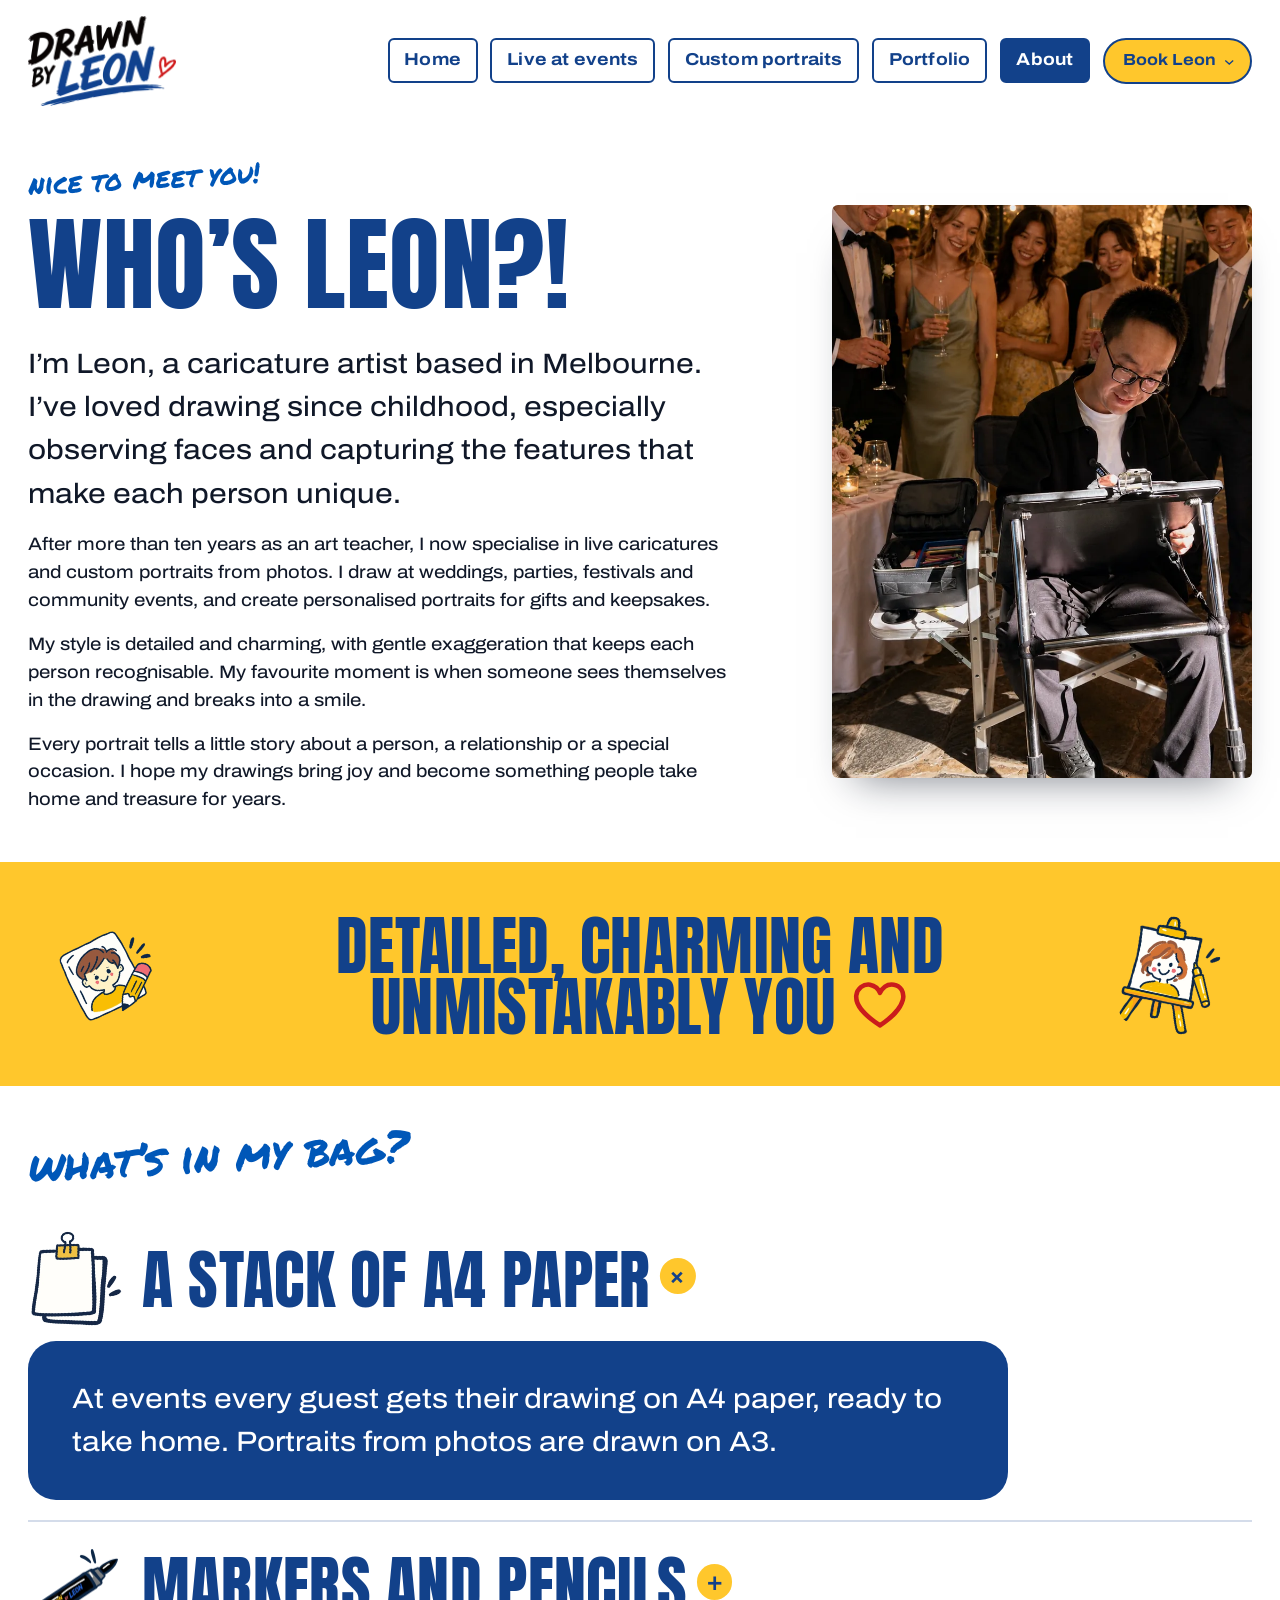
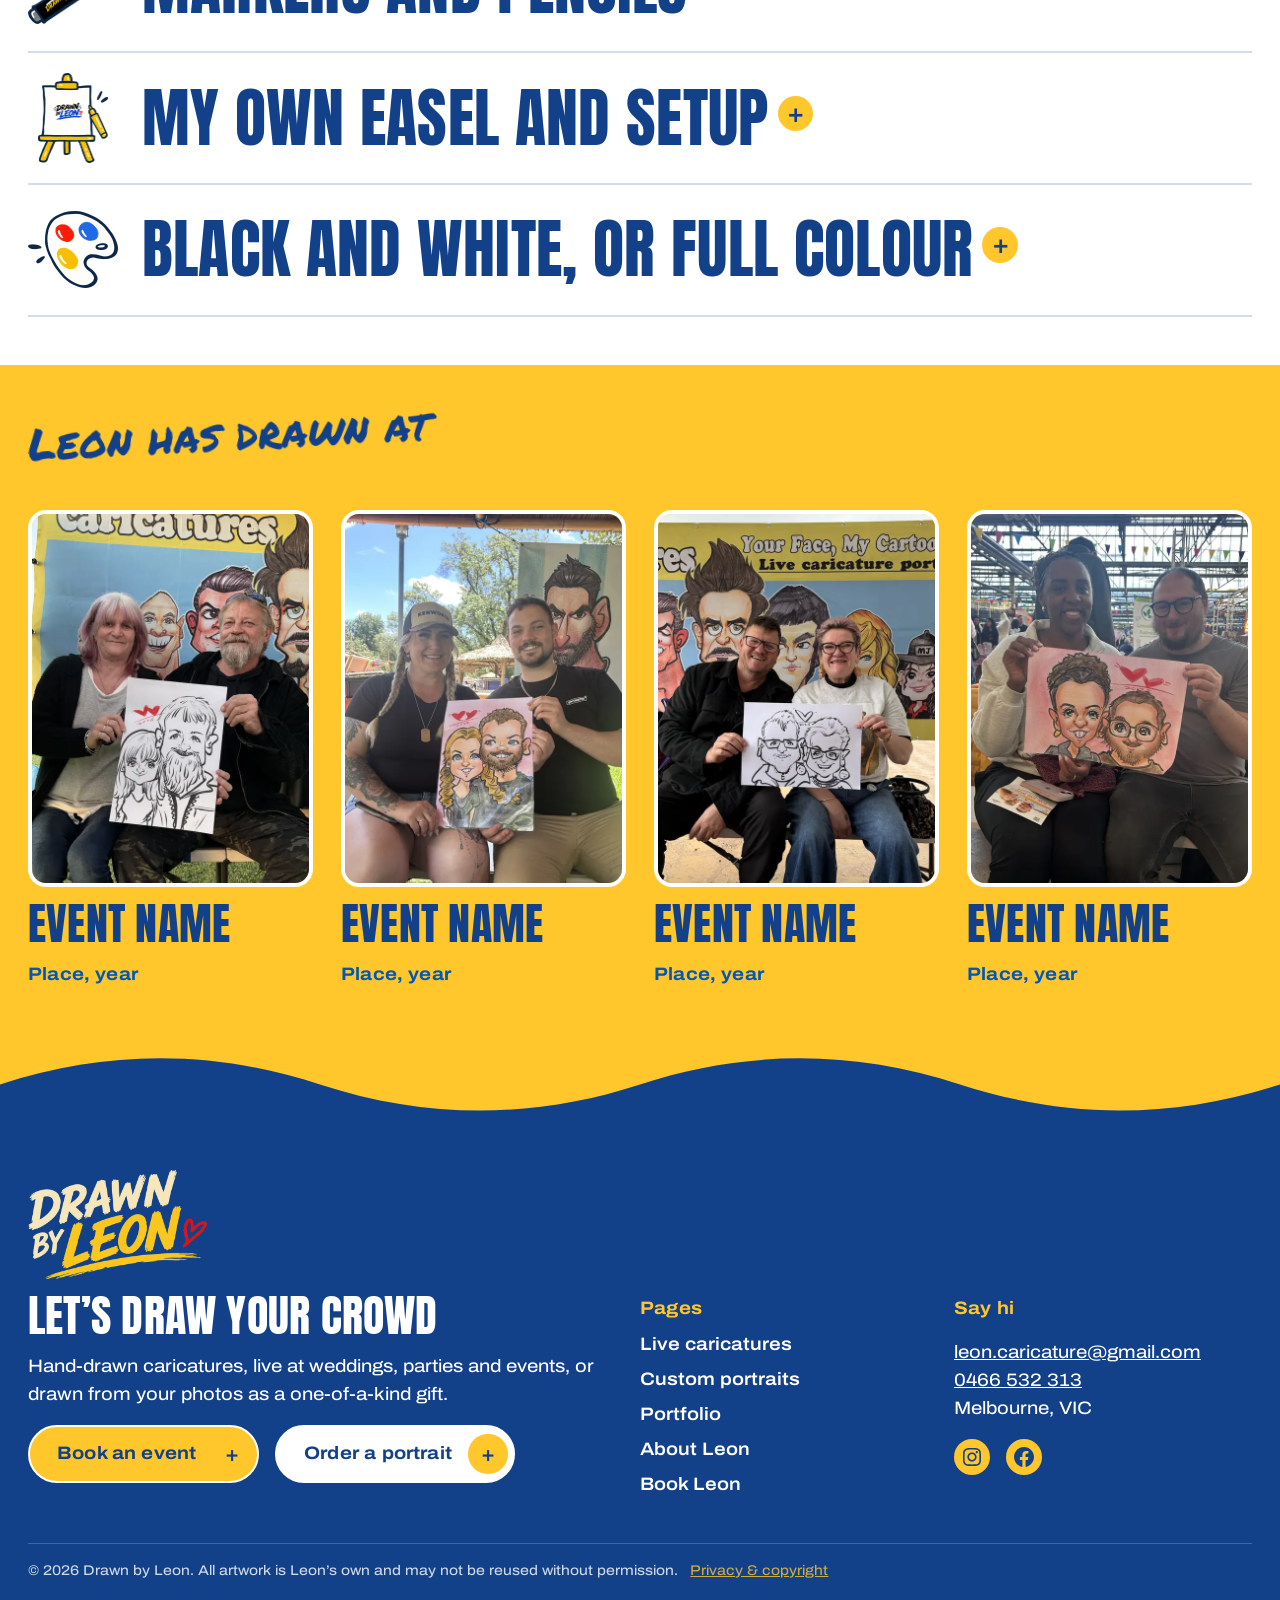
==== commit 5ad3fe02: "About: 'Leon has drawn at' becomes a yellow band into the footer wave Co-Authored-By: Claude Opus 5." ====
--- a/about.html
+++ b/about.html
@@ -328,8 +328,8 @@
 
 
 
-<div class="wp-block-group alignfull is-style-panel-wave has-global-padding is-layout-constrained wp-container-core-group-is-layout-fbbe007f wp-block-group-is-layout-constrained" style="padding-top:var(--wp--preset--spacing--70);padding-bottom:var(--wp--preset--spacing--70)">
-<p class="hand-note has-yellow-color has-text-color">Leon has drawn at</p>
+<div class="wp-block-group alignfull cta-band shows-band has-navy-color has-yellow-background-color has-text-color has-background has-global-padding is-layout-constrained wp-container-core-group-is-layout-fbbe007f wp-block-group-is-layout-constrained" style="padding-top:var(--wp--preset--spacing--70);padding-bottom:var(--wp--preset--spacing--70)">
+<p class="hand-note has-navy-color has-text-color">Leon has drawn at</p>
 
 
 
--- a/proto.css
+++ b/proto.css
@@ -856,50 +856,19 @@
 	border-radius: 0;
 }
 
-/* ====================================================================== Group style "Navy panel, runs into footer" (About: Leon has drawn at)
-   Used on the last section of a page. The panel goes edge to edge and joins the navy footer
-   with no gap; a yellow wave line marks the join. The line is drawn on the same curve as the
-   footer's wave, so the two shapes are one and the same. */
-
-.wp-block-group.is-style-panel-wave {
-	position: relative;
-	z-index: 2;
-	margin-bottom: 0 !important;
-	width: auto;
-	padding-bottom: calc(var(--wp--preset--spacing--60) + clamp(40px, 6vw, 80px)) !important;
-	background: var(--wp--preset--color--navy);
-	color: var(--wp--preset--color--white);
-	border-radius: var(--ap-radius-panel, 48px) var(--ap-radius-panel, 48px) 0 0;
-}
-
-.wp-block-group.is-style-panel-wave :where(h1, h2, h3, h4) {
-	color: var(--wp--preset--color--yellow);
-}
-
-.wp-block-group.is-style-panel-wave a:where(:not(.wp-element-button)) {
-	color: var(--wp--preset--color--yellow);
-}
-
-.wp-block-group.is-style-panel-wave::after {
-	content: "";
-	position: absolute;
-	left: 0;
-	right: 0;
-	bottom: 0;
-	height: clamp(40px, 6vw, 80px);
-	background: url("wp-content/themes/artist-portfolio/assets/images/doodles/wave-line.svg") no-repeat center bottom / 100% 100%;
-	pointer-events: none;
-}
-
-.wp-site-blocks:has(.is-style-panel-wave:last-child) > footer,
-.wp-site-blocks:has(.is-style-panel-wave:last-child) > main {
-	margin-block: 0 !important;
-	padding-bottom: 0 !important;
-}
-
-.wp-site-blocks:has(.is-style-panel-wave:last-child) .wp-block-post-content {
-	margin-bottom: 0 !important;
-	padding-bottom: 0 !important;
+/* ====================================================================== About: "Leon has drawn at" on yellow
+   A yellow band (group class "cta-band") that runs straight into the footer wave. */
+
+.shows-band .shows-grid h3 {
+	color: var(--wp--preset--color--navy);
+}
+
+.shows-band .shows-grid .eyebrow {
+	color: var(--wp--preset--color--navy-soft);
+}
+
+.shows-band .show-item__photo img {
+	box-shadow: 0 14px 26px -16px rgba(18, 65, 138, 0.55);
 }
 
 /* ====================================================================== Postcard: an inked postmark beside the stamp
@@ -944,20 +913,6 @@
 	overflow: clip;
 }
 
-/* The wavy panel shares the navy panel's details (in the theme these selectors are simply
-   listed next to .is-style-panel). */
-.is-style-panel-wave .shows-grid h3 {
-	color: var(--wp--preset--color--white);
-}
-
-.is-style-panel-wave .shows-grid .eyebrow {
-	color: var(--wp--preset--color--yellow);
-}
-
-.is-style-panel-wave .wp-block-button__link.wp-element-button {
-	border-color: var(--wp--preset--color--white);
-}
-
 /* Full-screen menu: Book Leon lines up with the other items. */
 .wp-block-navigation__responsive-container.is-menu-open .nav-book {
 	align-items: flex-start !important;
